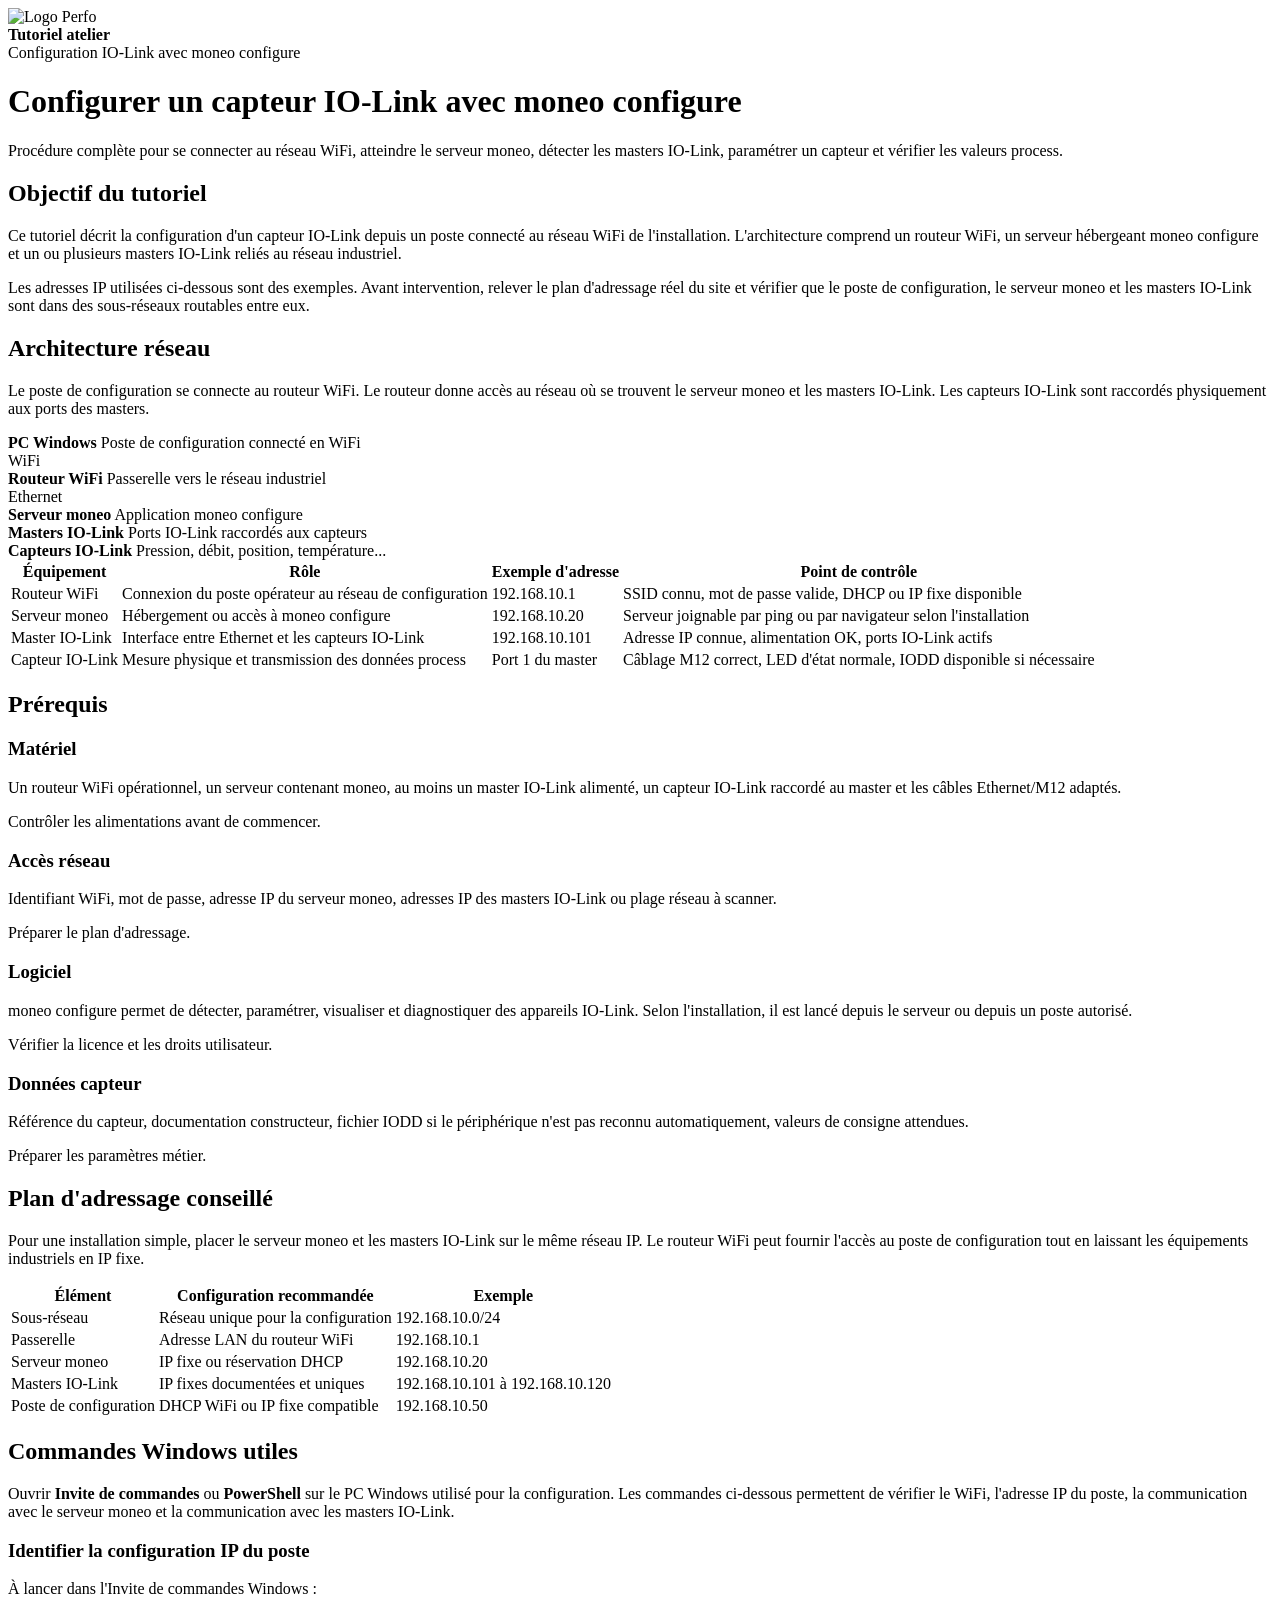
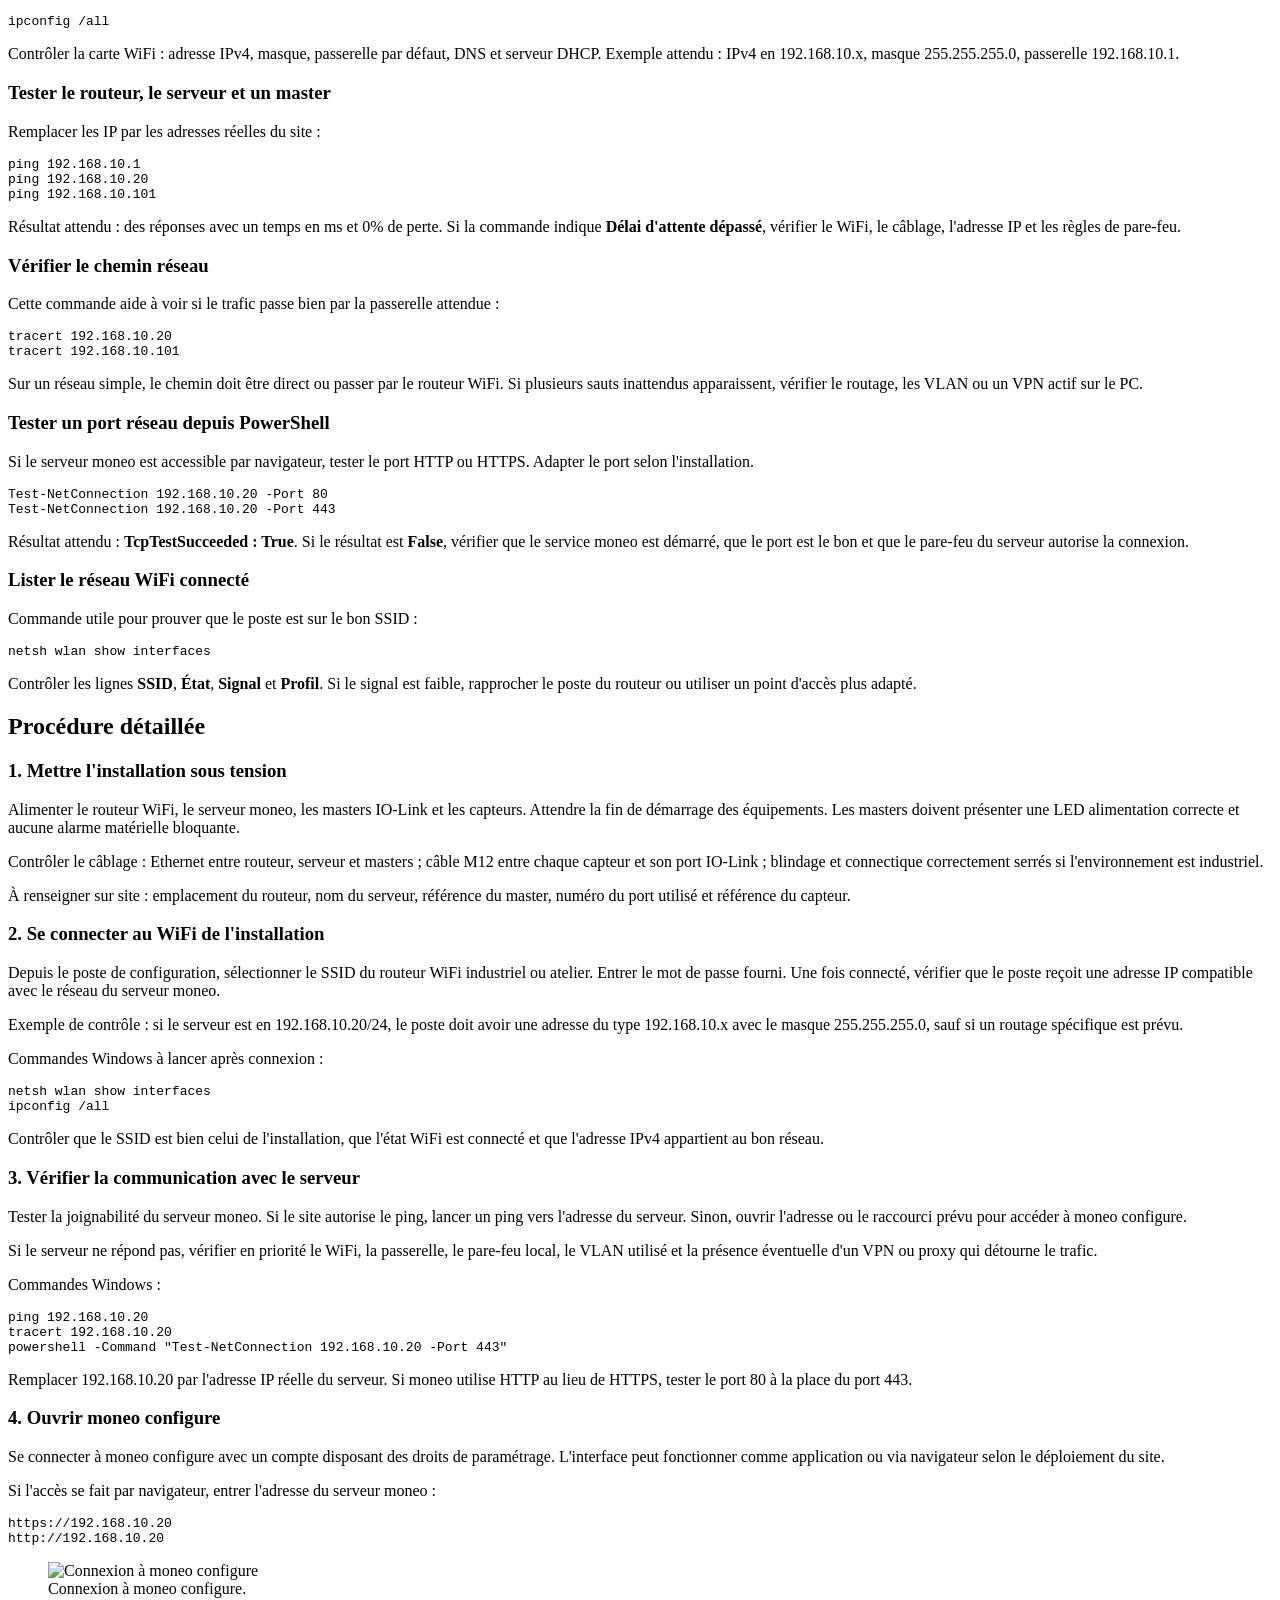
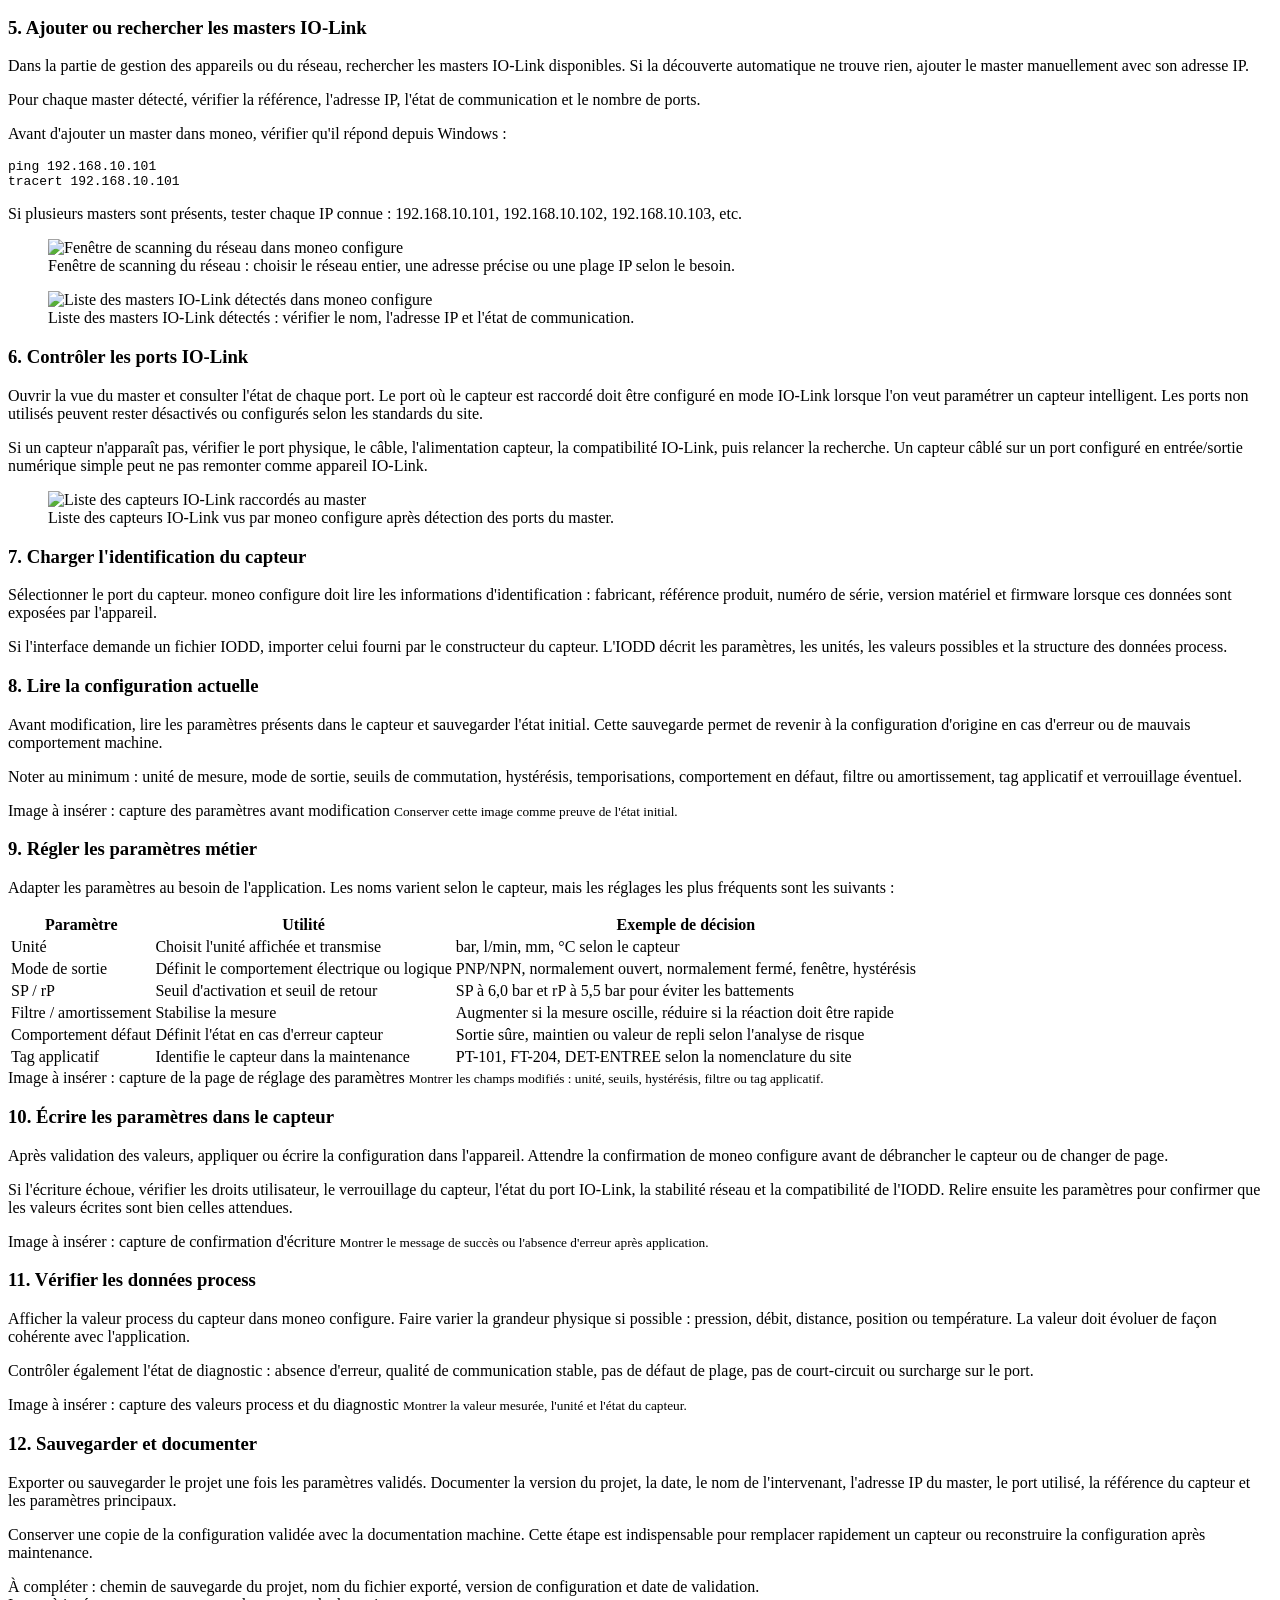
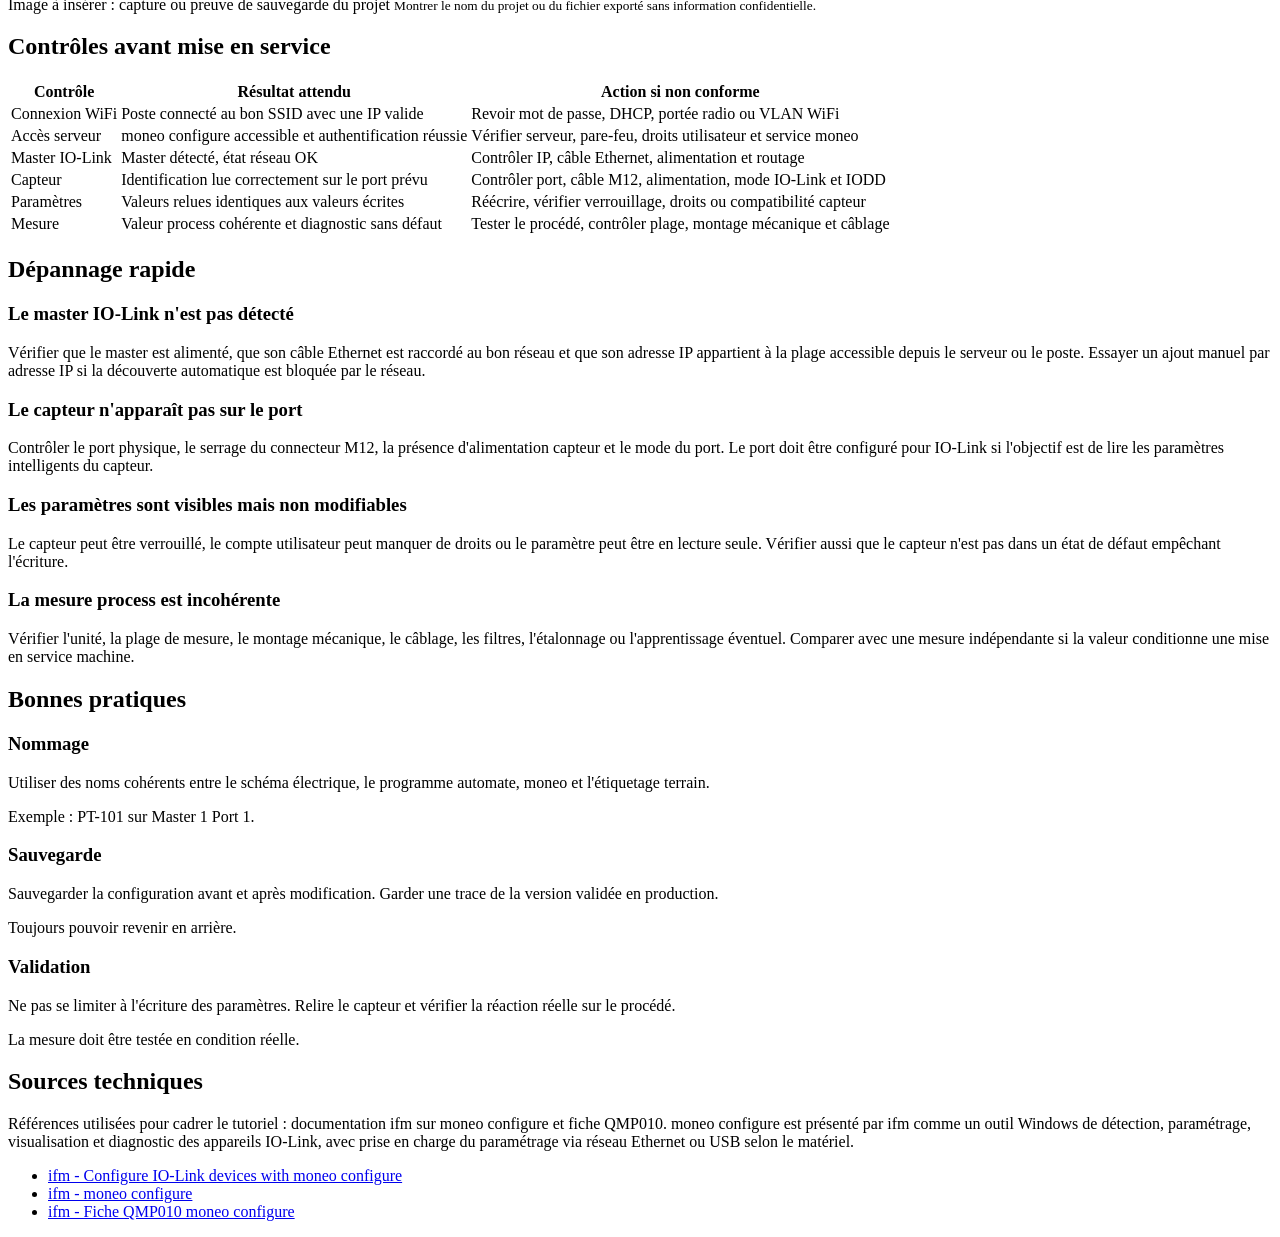
==== IoLink/Moneo_Ifm.html @ ecc9f767 "Add files via upload" ====
<!DOCTYPE html>
<html lang="fr">
<head>
  <meta charset="UTF-8">
  <meta name="viewport" content="width=device-width, initial-scale=1.0">
  <title>Tutoriel IO-Link avec moneo configure</title>
  <link rel="stylesheet" href="assets/perfo-tutos.css">
</head>
<body>
  <header class="topbar">
    <div class="wrap">
      <div class="brand">
        <img src="assets/img/logo-perfo-blanc.svg" alt="Logo Perfo">
        <div>
          <strong>Tutoriel atelier</strong><br>
          Configuration IO-Link avec moneo configure
        </div>
      </div>
      <div class="hero">
        <h1>Configurer un capteur IO-Link avec moneo configure</h1>
        <p>Procédure complète pour se connecter au réseau WiFi, atteindre le serveur moneo, détecter les masters IO-Link, paramétrer un capteur et vérifier les valeurs process.</p>
      </div>
    </div>
  </header>

  <main>
    <section>
      <h2>Objectif du tutoriel</h2>
      <p>
        Ce tutoriel décrit la configuration d'un capteur IO-Link depuis un poste connecté au réseau WiFi de l'installation. L'architecture comprend un routeur WiFi, un serveur hébergeant moneo configure et un ou plusieurs masters IO-Link reliés au réseau industriel.
      </p>
      <div class="notice">
        Les adresses IP utilisées ci-dessous sont des exemples. Avant intervention, relever le plan d'adressage réel du site et vérifier que le poste de configuration, le serveur moneo et les masters IO-Link sont dans des sous-réseaux routables entre eux.
      </div>
    </section>

    <section>
      <h2>Architecture réseau</h2>
      <p>
        Le poste de configuration se connecte au routeur WiFi. Le routeur donne accès au réseau où se trouvent le serveur moneo et les masters IO-Link. Les capteurs IO-Link sont raccordés physiquement aux ports des masters.
      </p>

      <div class="network-diagram" role="img" aria-label="Schéma de l'architecture réseau IO-Link">
        <div class="network-card">
          <strong>PC Windows</strong>
          <span>Poste de configuration connecté en WiFi</span>
        </div>
        <div>
          <div class="network-arrow"></div>
          <div class="network-caption">WiFi</div>
        </div>
        <div class="network-card">
          <strong>Routeur WiFi</strong>
          <span>Passerelle vers le réseau industriel</span>
        </div>
        <div>
          <div class="network-arrow"></div>
          <div class="network-caption">Ethernet</div>
        </div>
        <div class="network-card">
          <strong>Serveur moneo</strong>
          <span>Application moneo configure</span>
        </div>
        <div class="network-down"></div>
        <div class="network-card network-sensor">
          <strong>Masters IO-Link</strong>
          <span>Ports IO-Link raccordés aux capteurs</span>
        </div>
        <div class="network-down"></div>
        <div class="network-card network-sensor">
          <strong>Capteurs IO-Link</strong>
          <span>Pression, débit, position, température...</span>
        </div>
      </div>

      <table>
        <thead>
          <tr>
            <th>Équipement</th>
            <th>Rôle</th>
            <th>Exemple d'adresse</th>
            <th>Point de contrôle</th>
          </tr>
        </thead>
        <tbody>
          <tr>
            <td>Routeur WiFi</td>
            <td>Connexion du poste opérateur au réseau de configuration</td>
            <td>192.168.10.1</td>
            <td>SSID connu, mot de passe valide, DHCP ou IP fixe disponible</td>
          </tr>
          <tr>
            <td>Serveur moneo</td>
            <td>Hébergement ou accès à moneo configure</td>
            <td>192.168.10.20</td>
            <td>Serveur joignable par ping ou par navigateur selon l'installation</td>
          </tr>
          <tr>
            <td>Master IO-Link</td>
            <td>Interface entre Ethernet et les capteurs IO-Link</td>
            <td>192.168.10.101</td>
            <td>Adresse IP connue, alimentation OK, ports IO-Link actifs</td>
          </tr>
          <tr>
            <td>Capteur IO-Link</td>
            <td>Mesure physique et transmission des données process</td>
            <td>Port 1 du master</td>
            <td>Câblage M12 correct, LED d'état normale, IODD disponible si nécessaire</td>
          </tr>
        </tbody>
      </table>
    </section>

    <section>
      <h2>Prérequis</h2>
      <div class="cards">
        <div class="card">
          <h3>Matériel</h3>
          <p>Un routeur WiFi opérationnel, un serveur contenant moneo, au moins un master IO-Link alimenté, un capteur IO-Link raccordé au master et les câbles Ethernet/M12 adaptés.</p>
          <div class="card-action">Contrôler les alimentations avant de commencer.</div>
        </div>
        <div class="card">
          <h3>Accès réseau</h3>
          <p>Identifiant WiFi, mot de passe, adresse IP du serveur moneo, adresses IP des masters IO-Link ou plage réseau à scanner.</p>
          <div class="card-action">Préparer le plan d'adressage.</div>
        </div>
        <div class="card">
          <h3>Logiciel</h3>
          <p>moneo configure permet de détecter, paramétrer, visualiser et diagnostiquer des appareils IO-Link. Selon l'installation, il est lancé depuis le serveur ou depuis un poste autorisé.</p>
          <div class="card-action">Vérifier la licence et les droits utilisateur.</div>
        </div>
        <div class="card">
          <h3>Données capteur</h3>
          <p>Référence du capteur, documentation constructeur, fichier IODD si le périphérique n'est pas reconnu automatiquement, valeurs de consigne attendues.</p>
          <div class="card-action">Préparer les paramètres métier.</div>
        </div>
      </div>
    </section>

    <section>
      <h2>Plan d'adressage conseillé</h2>
      <p>
        Pour une installation simple, placer le serveur moneo et les masters IO-Link sur le même réseau IP. Le routeur WiFi peut fournir l'accès au poste de configuration tout en laissant les équipements industriels en IP fixe.
      </p>
      <table>
        <thead>
          <tr>
            <th>Élément</th>
            <th>Configuration recommandée</th>
            <th>Exemple</th>
          </tr>
        </thead>
        <tbody>
          <tr>
            <td>Sous-réseau</td>
            <td>Réseau unique pour la configuration</td>
            <td>192.168.10.0/24</td>
          </tr>
          <tr>
            <td>Passerelle</td>
            <td>Adresse LAN du routeur WiFi</td>
            <td>192.168.10.1</td>
          </tr>
          <tr>
            <td>Serveur moneo</td>
            <td>IP fixe ou réservation DHCP</td>
            <td>192.168.10.20</td>
          </tr>
          <tr>
            <td>Masters IO-Link</td>
            <td>IP fixes documentées et uniques</td>
            <td>192.168.10.101 à 192.168.10.120</td>
          </tr>
          <tr>
            <td>Poste de configuration</td>
            <td>DHCP WiFi ou IP fixe compatible</td>
            <td>192.168.10.50</td>
          </tr>
        </tbody>
      </table>
    </section>

    <section>
      <h2>Commandes Windows utiles</h2>
      <p>
        Ouvrir <strong>Invite de commandes</strong> ou <strong>PowerShell</strong> sur le PC Windows utilisé pour la configuration. Les commandes ci-dessous permettent de vérifier le WiFi, l'adresse IP du poste, la communication avec le serveur moneo et la communication avec les masters IO-Link.
      </p>
      <div class="steps">
        <div class="step">
          <h3>Identifier la configuration IP du poste</h3>
          <p>À lancer dans l'Invite de commandes Windows :</p>
          <pre class="cmd">ipconfig /all</pre>
          <p>Contrôler la carte WiFi : adresse IPv4, masque, passerelle par défaut, DNS et serveur DHCP. Exemple attendu : IPv4 en 192.168.10.x, masque 255.255.255.0, passerelle 192.168.10.1.</p>
        </div>
        <div class="step">
          <h3>Tester le routeur, le serveur et un master</h3>
          <p>Remplacer les IP par les adresses réelles du site :</p>
          <pre class="cmd">ping 192.168.10.1
ping 192.168.10.20
ping 192.168.10.101</pre>
          <p>Résultat attendu : des réponses avec un temps en ms et 0% de perte. Si la commande indique <strong>Délai d'attente dépassé</strong>, vérifier le WiFi, le câblage, l'adresse IP et les règles de pare-feu.</p>
          
        </div>
        <div class="step">
          <h3>Vérifier le chemin réseau</h3>
          <p>Cette commande aide à voir si le trafic passe bien par la passerelle attendue :</p>
          <pre class="cmd">tracert 192.168.10.20
tracert 192.168.10.101</pre>
          <p>Sur un réseau simple, le chemin doit être direct ou passer par le routeur WiFi. Si plusieurs sauts inattendus apparaissent, vérifier le routage, les VLAN ou un VPN actif sur le PC.</p>
        </div>
        <div class="step">
          <h3>Tester un port réseau depuis PowerShell</h3>
          <p>Si le serveur moneo est accessible par navigateur, tester le port HTTP ou HTTPS. Adapter le port selon l'installation.</p>
          <pre class="cmd">Test-NetConnection 192.168.10.20 -Port 80
Test-NetConnection 192.168.10.20 -Port 443</pre>
          <p>Résultat attendu : <strong>TcpTestSucceeded : True</strong>. Si le résultat est <strong>False</strong>, vérifier que le service moneo est démarré, que le port est le bon et que le pare-feu du serveur autorise la connexion.</p>
        </div>
        <div class="step">
          <h3>Lister le réseau WiFi connecté</h3>
          <p>Commande utile pour prouver que le poste est sur le bon SSID :</p>
          <pre class="cmd">netsh wlan show interfaces</pre>
          <p>Contrôler les lignes <strong>SSID</strong>, <strong>État</strong>, <strong>Signal</strong> et <strong>Profil</strong>. Si le signal est faible, rapprocher le poste du routeur ou utiliser un point d'accès plus adapté.</p>
        </div>
      </div>
    </section>

    <section>
      <h2>Procédure détaillée</h2>
      <div class="steps">
        <div class="step">
          <h3>1. Mettre l'installation sous tension</h3>
          <p>Alimenter le routeur WiFi, le serveur moneo, les masters IO-Link et les capteurs. Attendre la fin de démarrage des équipements. Les masters doivent présenter une LED alimentation correcte et aucune alarme matérielle bloquante.</p>
          <p>Contrôler le câblage : Ethernet entre routeur, serveur et masters ; câble M12 entre chaque capteur et son port IO-Link ; blindage et connectique correctement serrés si l'environnement est industriel.</p>
          <div class="todo">
            À renseigner sur site : emplacement du routeur, nom du serveur, référence du master, numéro du port utilisé et référence du capteur.
          </div>
          
        </div>

        <div class="step">
          <h3>2. Se connecter au WiFi de l'installation</h3>
          <p>Depuis le poste de configuration, sélectionner le SSID du routeur WiFi industriel ou atelier. Entrer le mot de passe fourni. Une fois connecté, vérifier que le poste reçoit une adresse IP compatible avec le réseau du serveur moneo.</p>
          <p>Exemple de contrôle : si le serveur est en 192.168.10.20/24, le poste doit avoir une adresse du type 192.168.10.x avec le masque 255.255.255.0, sauf si un routage spécifique est prévu.</p>
          <p>Commandes Windows à lancer après connexion :</p>
          <pre class="cmd">netsh wlan show interfaces
ipconfig /all</pre>
          <p>Contrôler que le SSID est bien celui de l'installation, que l'état WiFi est connecté et que l'adresse IPv4 appartient au bon réseau.</p>
          
        </div>

        <div class="step">
          <h3>3. Vérifier la communication avec le serveur</h3>
          <p>Tester la joignabilité du serveur moneo. Si le site autorise le ping, lancer un ping vers l'adresse du serveur. Sinon, ouvrir l'adresse ou le raccourci prévu pour accéder à moneo configure.</p>
          <p>Si le serveur ne répond pas, vérifier en priorité le WiFi, la passerelle, le pare-feu local, le VLAN utilisé et la présence éventuelle d'un VPN ou proxy qui détourne le trafic.</p>
          <p>Commandes Windows :</p>
          <pre class="cmd">ping 192.168.10.20
tracert 192.168.10.20
powershell -Command "Test-NetConnection 192.168.10.20 -Port 443"</pre>
          <p>Remplacer 192.168.10.20 par l'adresse IP réelle du serveur. Si moneo utilise HTTP au lieu de HTTPS, tester le port 80 à la place du port 443.</p>
        
        </div>

        <div class="step">
          <h3>4. Ouvrir moneo configure</h3>
          <p>Se connecter à moneo configure avec un compte disposant des droits de paramétrage. L'interface peut fonctionner comme application ou via navigateur selon le déploiement du site.</p>
          <p>Si l'accès se fait par navigateur, entrer l'adresse du serveur moneo :</p>
          <pre class="cmd">https://192.168.10.20
http://192.168.10.20</pre>
          <figure class="image-frame narrow">
            <img src="assets/img/ecran_connexion_moneo.png" alt="Connexion à moneo configure">
            <figcaption>Connexion à moneo configure. </figcaption>
          </figure>
        </div>

        <div class="step">
          <h3>5. Ajouter ou rechercher les masters IO-Link</h3>
          <p>Dans la partie de gestion des appareils ou du réseau, rechercher les masters IO-Link disponibles. Si la découverte automatique ne trouve rien, ajouter le master manuellement avec son adresse IP.</p>
          <p>Pour chaque master détecté, vérifier la référence, l'adresse IP, l'état de communication et le nombre de ports. </p>
          <p>Avant d'ajouter un master dans moneo, vérifier qu'il répond depuis Windows :</p>
          <pre class="cmd">ping 192.168.10.101
tracert 192.168.10.101</pre>
          <p>Si plusieurs masters sont présents, tester chaque IP connue : 192.168.10.101, 192.168.10.102, 192.168.10.103, etc.</p>
          <figure class="image-frame">
            <img src="assets/img/scan_reseaux_2.png" alt="Fenêtre de scanning du réseau dans moneo configure">
            <figcaption>Fenêtre de scanning du réseau : choisir le réseau entier, une adresse précise ou une plage IP selon le besoin.</figcaption>
          </figure>
          <figure class="image-frame">
            <img src="assets/img/liste_master.png" alt="Liste des masters IO-Link détectés dans moneo configure">
            <figcaption>Liste des masters IO-Link détectés : vérifier le nom, l'adresse IP et l'état de communication.</figcaption>
          </figure>
        </div>

        <div class="step">
          <h3>6. Contrôler les ports IO-Link</h3>
          <p>Ouvrir la vue du master et consulter l'état de chaque port. Le port où le capteur est raccordé doit être configuré en mode IO-Link lorsque l'on veut paramétrer un capteur intelligent. Les ports non utilisés peuvent rester désactivés ou configurés selon les standards du site.</p>
          <p>Si un capteur n'apparaît pas, vérifier le port physique, le câble, l'alimentation capteur, la compatibilité IO-Link, puis relancer la recherche. Un capteur câblé sur un port configuré en entrée/sortie numérique simple peut ne pas remonter comme appareil IO-Link.</p>
          <figure class="image-frame">
            <img src="assets/img/liste_capteur.png" alt="Liste des capteurs IO-Link raccordés au master">
            <figcaption>Liste des capteurs IO-Link vus par moneo configure après détection des ports du master.</figcaption>
          </figure>
        </div>

        <div class="step">
          <h3>7. Charger l'identification du capteur</h3>
          <p>Sélectionner le port du capteur. moneo configure doit lire les informations d'identification : fabricant, référence produit, numéro de série, version matériel et firmware lorsque ces données sont exposées par l'appareil.</p>
          <p>Si l'interface demande un fichier IODD, importer celui fourni par le constructeur du capteur. L'IODD décrit les paramètres, les unités, les valeurs possibles et la structure des données process.</p>

        </div>

        <div class="step">
          <h3>8. Lire la configuration actuelle</h3>
          <p>Avant modification, lire les paramètres présents dans le capteur et sauvegarder l'état initial. Cette sauvegarde permet de revenir à la configuration d'origine en cas d'erreur ou de mauvais comportement machine.</p>
          <p>Noter au minimum : unité de mesure, mode de sortie, seuils de commutation, hystérésis, temporisations, comportement en défaut, filtre ou amortissement, tag applicatif et verrouillage éventuel.</p>
          <div class="image-slot">
            Image à insérer : capture des paramètres avant modification
            <small>Conserver cette image comme preuve de l'état initial.</small>
          </div>
        </div>

        <div class="step">
          <h3>9. Régler les paramètres métier</h3>
          <p>Adapter les paramètres au besoin de l'application. Les noms varient selon le capteur, mais les réglages les plus fréquents sont les suivants :</p>
          <table>
            <thead>
              <tr>
                <th>Paramètre</th>
                <th>Utilité</th>
                <th>Exemple de décision</th>
              </tr>
            </thead>
            <tbody>
              <tr>
                <td>Unité</td>
                <td>Choisit l'unité affichée et transmise</td>
                <td>bar, l/min, mm, °C selon le capteur</td>
              </tr>
              <tr>
                <td>Mode de sortie</td>
                <td>Définit le comportement électrique ou logique</td>
                <td>PNP/NPN, normalement ouvert, normalement fermé, fenêtre, hystérésis</td>
              </tr>
              <tr>
                <td>SP / rP</td>
                <td>Seuil d'activation et seuil de retour</td>
                <td>SP à 6,0 bar et rP à 5,5 bar pour éviter les battements</td>
              </tr>
              <tr>
                <td>Filtre / amortissement</td>
                <td>Stabilise la mesure</td>
                <td>Augmenter si la mesure oscille, réduire si la réaction doit être rapide</td>
              </tr>
              <tr>
                <td>Comportement défaut</td>
                <td>Définit l'état en cas d'erreur capteur</td>
                <td>Sortie sûre, maintien ou valeur de repli selon l'analyse de risque</td>
              </tr>
              <tr>
                <td>Tag applicatif</td>
                <td>Identifie le capteur dans la maintenance</td>
                <td>PT-101, FT-204, DET-ENTREE selon la nomenclature du site</td>
              </tr>
            </tbody>
          </table>
          <div class="image-slot">
            Image à insérer : capture de la page de réglage des paramètres
            <small>Montrer les champs modifiés : unité, seuils, hystérésis, filtre ou tag applicatif.</small>
          </div>
        </div>

        <div class="step">
          <h3>10. Écrire les paramètres dans le capteur</h3>
          <p>Après validation des valeurs, appliquer ou écrire la configuration dans l'appareil. Attendre la confirmation de moneo configure avant de débrancher le capteur ou de changer de page.</p>
          <p>Si l'écriture échoue, vérifier les droits utilisateur, le verrouillage du capteur, l'état du port IO-Link, la stabilité réseau et la compatibilité de l'IODD. Relire ensuite les paramètres pour confirmer que les valeurs écrites sont bien celles attendues.</p>
          <div class="image-slot">
            Image à insérer : capture de confirmation d'écriture
            <small>Montrer le message de succès ou l'absence d'erreur après application.</small>
          </div>
        </div>

        <div class="step">
          <h3>11. Vérifier les données process</h3>
          <p>Afficher la valeur process du capteur dans moneo configure. Faire varier la grandeur physique si possible : pression, débit, distance, position ou température. La valeur doit évoluer de façon cohérente avec l'application.</p>
          <p>Contrôler également l'état de diagnostic : absence d'erreur, qualité de communication stable, pas de défaut de plage, pas de court-circuit ou surcharge sur le port.</p>
          <div class="image-slot">
            Image à insérer : capture des valeurs process et du diagnostic
            <small>Montrer la valeur mesurée, l'unité et l'état du capteur.</small>
          </div>
        </div>

        <div class="step">
          <h3>12. Sauvegarder et documenter</h3>
          <p>Exporter ou sauvegarder le projet une fois les paramètres validés. Documenter la version du projet, la date, le nom de l'intervenant, l'adresse IP du master, le port utilisé, la référence du capteur et les paramètres principaux.</p>
          <p>Conserver une copie de la configuration validée avec la documentation machine. Cette étape est indispensable pour remplacer rapidement un capteur ou reconstruire la configuration après maintenance.</p>
          <div class="todo">
            À compléter : chemin de sauvegarde du projet, nom du fichier exporté, version de configuration et date de validation.
          </div>
          <div class="image-slot">
            Image à insérer : capture ou preuve de sauvegarde du projet
            <small>Montrer le nom du projet ou du fichier exporté sans information confidentielle.</small>
          </div>
        </div>
      </div>
    </section>

    <section>
      <h2>Contrôles avant mise en service</h2>
      <table>
        <thead>
          <tr>
            <th>Contrôle</th>
            <th>Résultat attendu</th>
            <th>Action si non conforme</th>
          </tr>
        </thead>
        <tbody>
          <tr>
            <td>Connexion WiFi</td>
            <td>Poste connecté au bon SSID avec une IP valide</td>
            <td>Revoir mot de passe, DHCP, portée radio ou VLAN WiFi</td>
          </tr>
          <tr>
            <td>Accès serveur</td>
            <td>moneo configure accessible et authentification réussie</td>
            <td>Vérifier serveur, pare-feu, droits utilisateur et service moneo</td>
          </tr>
          <tr>
            <td>Master IO-Link</td>
            <td>Master détecté, état réseau OK</td>
            <td>Contrôler IP, câble Ethernet, alimentation et routage</td>
          </tr>
          <tr>
            <td>Capteur</td>
            <td>Identification lue correctement sur le port prévu</td>
            <td>Contrôler port, câble M12, alimentation, mode IO-Link et IODD</td>
          </tr>
          <tr>
            <td>Paramètres</td>
            <td>Valeurs relues identiques aux valeurs écrites</td>
            <td>Réécrire, vérifier verrouillage, droits ou compatibilité capteur</td>
          </tr>
          <tr>
            <td>Mesure</td>
            <td>Valeur process cohérente et diagnostic sans défaut</td>
            <td>Tester le procédé, contrôler plage, montage mécanique et câblage</td>
          </tr>
        </tbody>
      </table>
    </section>

    <section>
      <h2>Dépannage rapide</h2>
      <div class="steps">
        <div class="step">
          <h3>Le master IO-Link n'est pas détecté</h3>
          <p>Vérifier que le master est alimenté, que son câble Ethernet est raccordé au bon réseau et que son adresse IP appartient à la plage accessible depuis le serveur ou le poste. Essayer un ajout manuel par adresse IP si la découverte automatique est bloquée par le réseau.</p>
        </div>
        <div class="step">
          <h3>Le capteur n'apparaît pas sur le port</h3>
          <p>Contrôler le port physique, le serrage du connecteur M12, la présence d'alimentation capteur et le mode du port. Le port doit être configuré pour IO-Link si l'objectif est de lire les paramètres intelligents du capteur.</p>
        </div>
        <div class="step">
          <h3>Les paramètres sont visibles mais non modifiables</h3>
          <p>Le capteur peut être verrouillé, le compte utilisateur peut manquer de droits ou le paramètre peut être en lecture seule. Vérifier aussi que le capteur n'est pas dans un état de défaut empêchant l'écriture.</p>
        </div>
        <div class="step">
          <h3>La mesure process est incohérente</h3>
          <p>Vérifier l'unité, la plage de mesure, le montage mécanique, le câblage, les filtres, l'étalonnage ou l'apprentissage éventuel. Comparer avec une mesure indépendante si la valeur conditionne une mise en service machine.</p>
        </div>
      </div>
    </section>

    <section>
      <h2>Bonnes pratiques</h2>
      <div class="cards">
        <div class="card">
          <h3>Nommage</h3>
          <p>Utiliser des noms cohérents entre le schéma électrique, le programme automate, moneo et l'étiquetage terrain.</p>
          <div class="card-action">Exemple : PT-101 sur Master 1 Port 1.</div>
        </div>
        <div class="card">
          <h3>Sauvegarde</h3>
          <p>Sauvegarder la configuration avant et après modification. Garder une trace de la version validée en production.</p>
          <div class="card-action">Toujours pouvoir revenir en arrière.</div>
        </div>
        <div class="card">
          <h3>Validation</h3>
          <p>Ne pas se limiter à l'écriture des paramètres. Relire le capteur et vérifier la réaction réelle sur le procédé.</p>
          <div class="card-action">La mesure doit être testée en condition réelle.</div>
        </div>
      </div>
    </section>

    <section>
      <h2>Sources techniques</h2>
      <p>
        Références utilisées pour cadrer le tutoriel : documentation ifm sur moneo configure et fiche QMP010. moneo configure est présenté par ifm comme un outil Windows de détection, paramétrage, visualisation et diagnostic des appareils IO-Link, avec prise en charge du paramétrage via réseau Ethernet ou USB selon le matériel.
      </p>
      <ul>
        <li><a href="https://www.ifm.com/us/en/shared/technologies/io-link/device-configuration/moneo---configure">ifm - Configure IO-Link devices with moneo configure</a></li>
        <li><a href="https://www.ifm.com/us/en/shared/industry-4-0-moneo/products/configure">ifm - moneo configure</a></li>
        <li><a href="https://media.ifm.com/dam/70be35b5-8716-4e6a-989e-6d71eba60e40/Original/QMP010-01_EN-GB.pdf">ifm - Fiche QMP010 moneo configure</a></li>
      </ul>
    </section>
  </main>
</body>
</html>
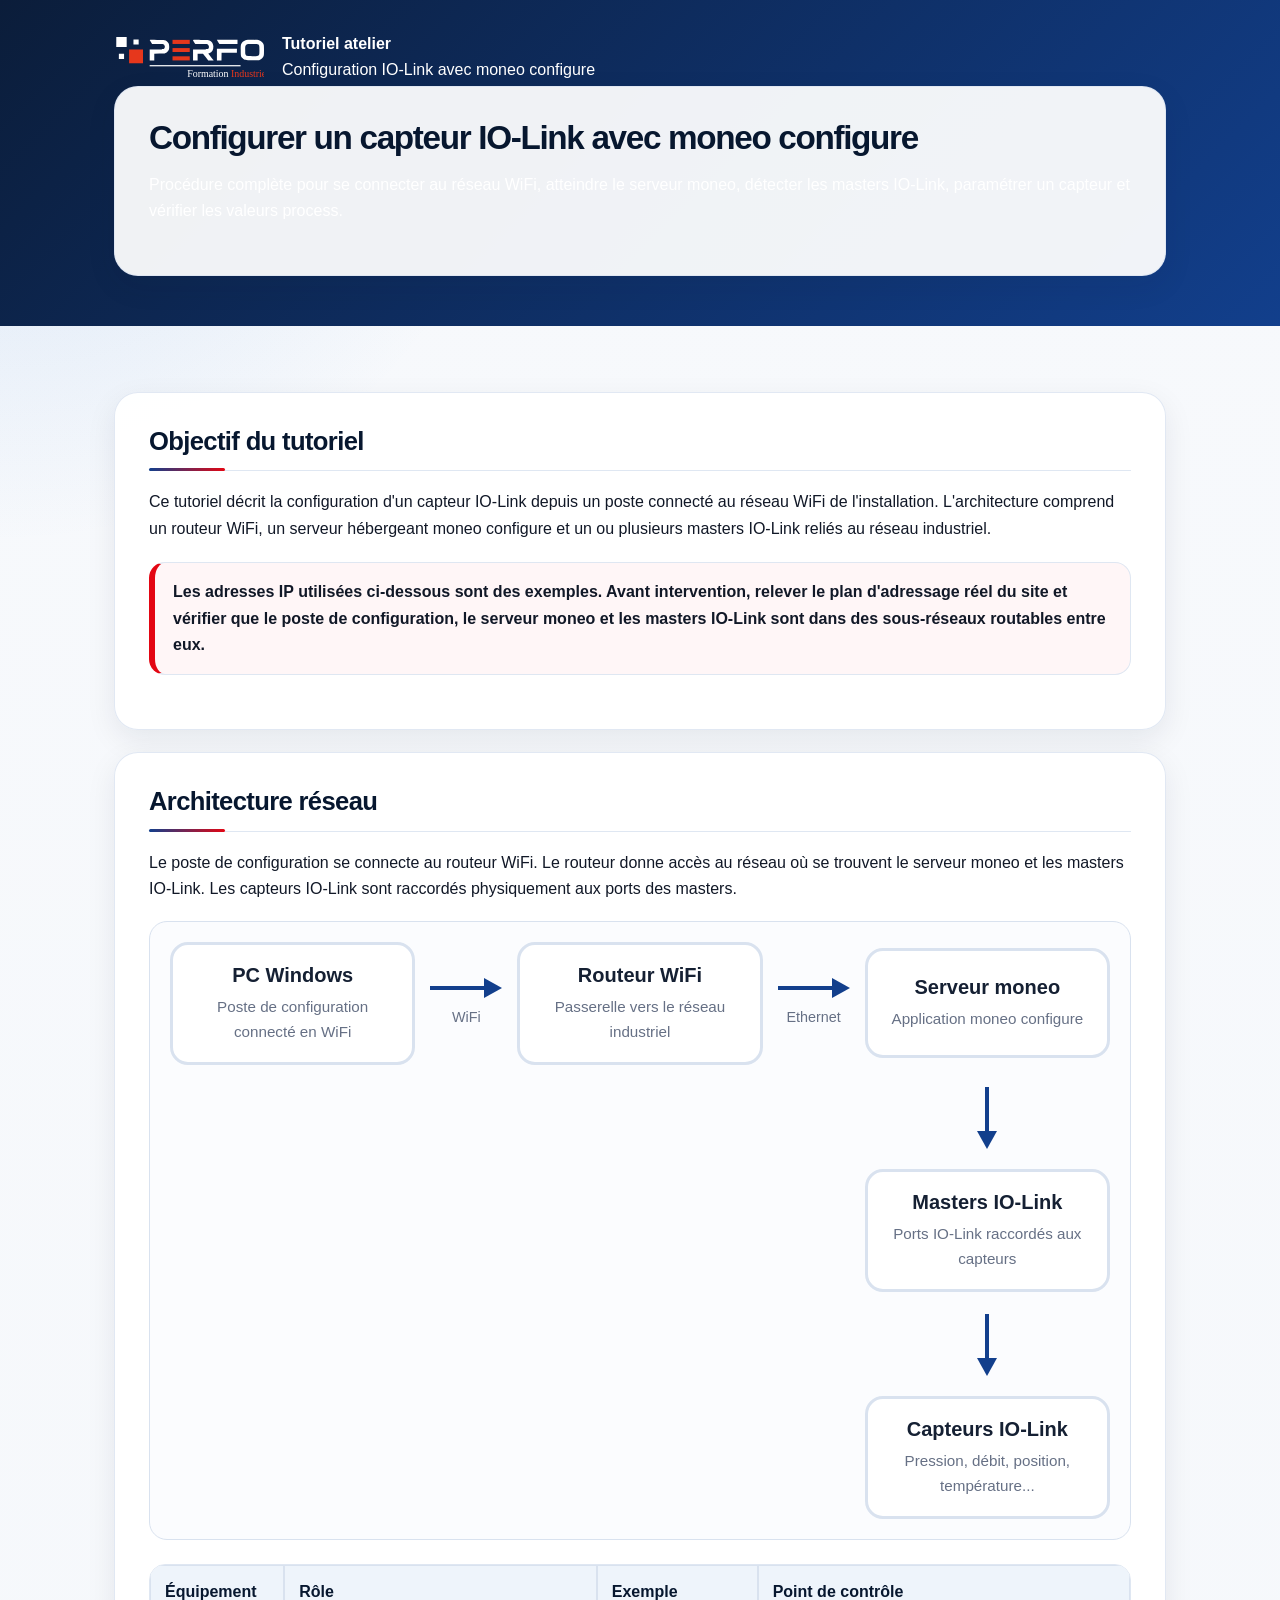
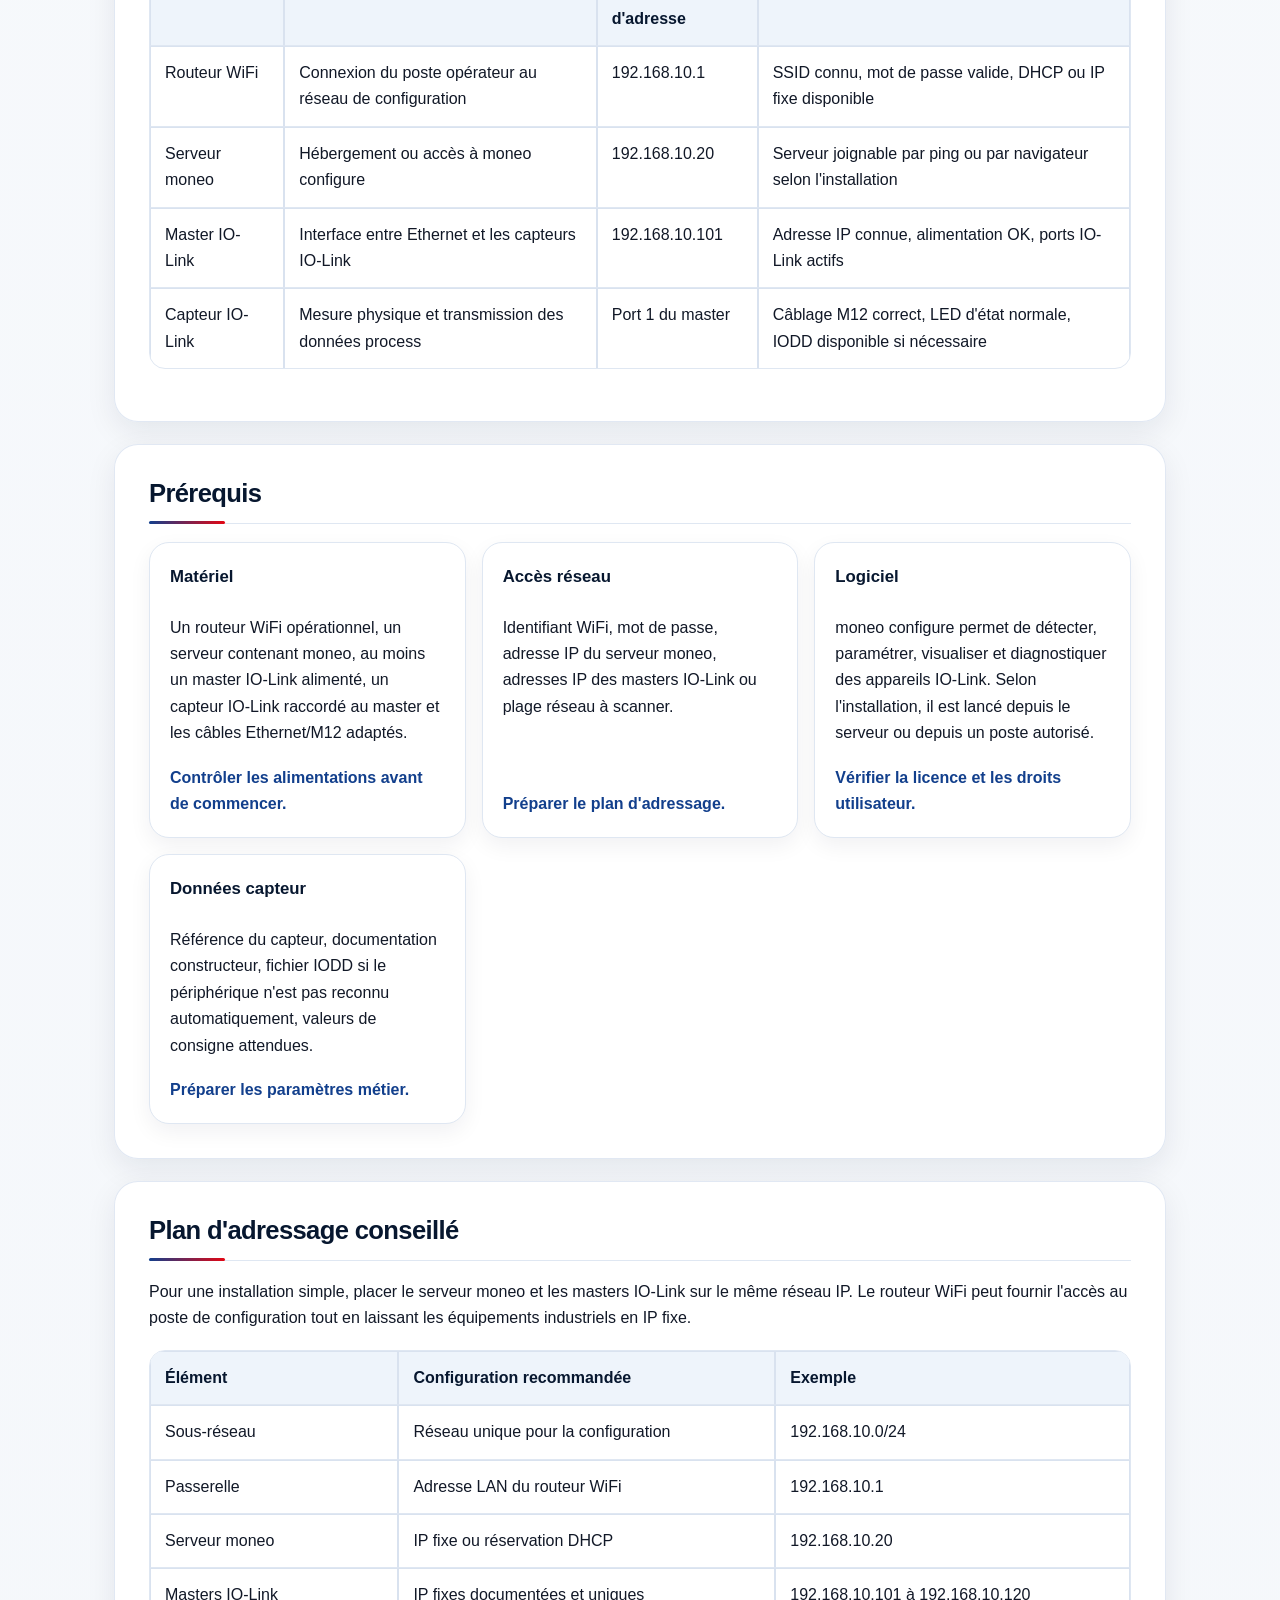
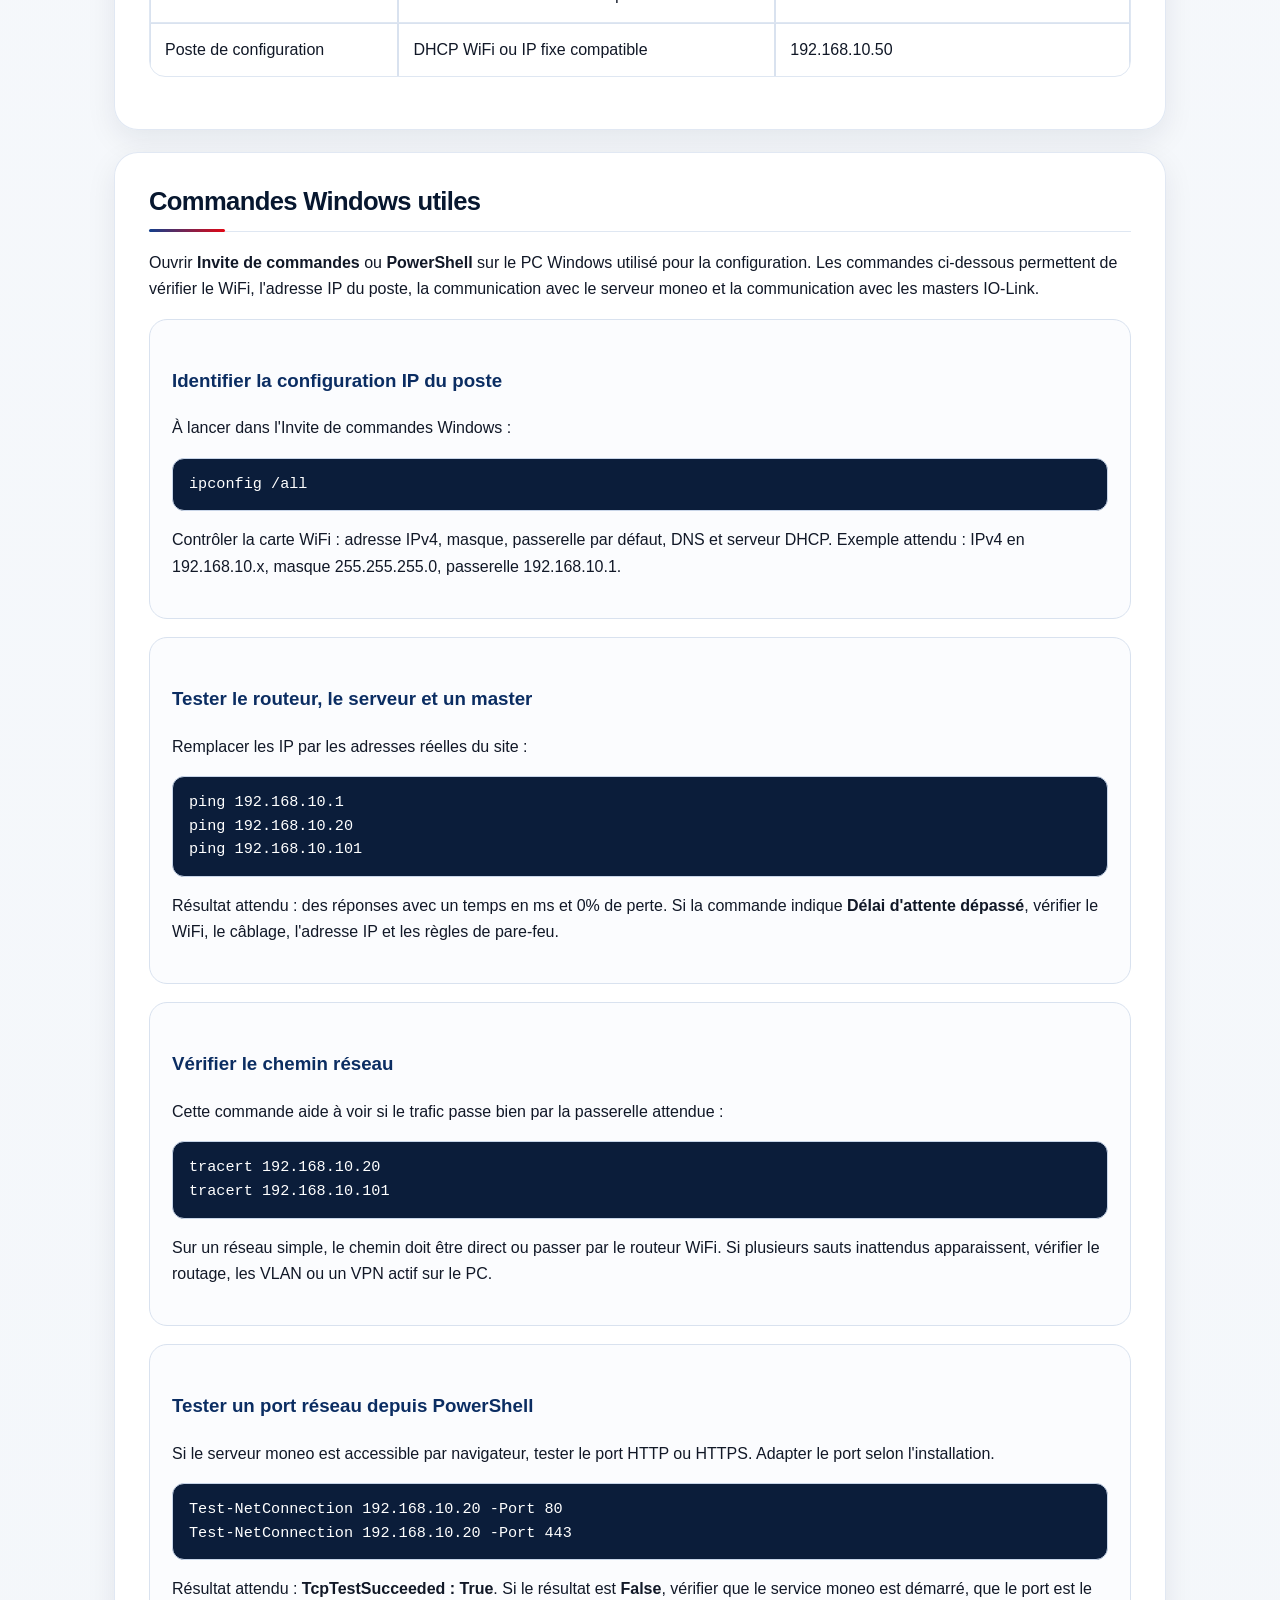
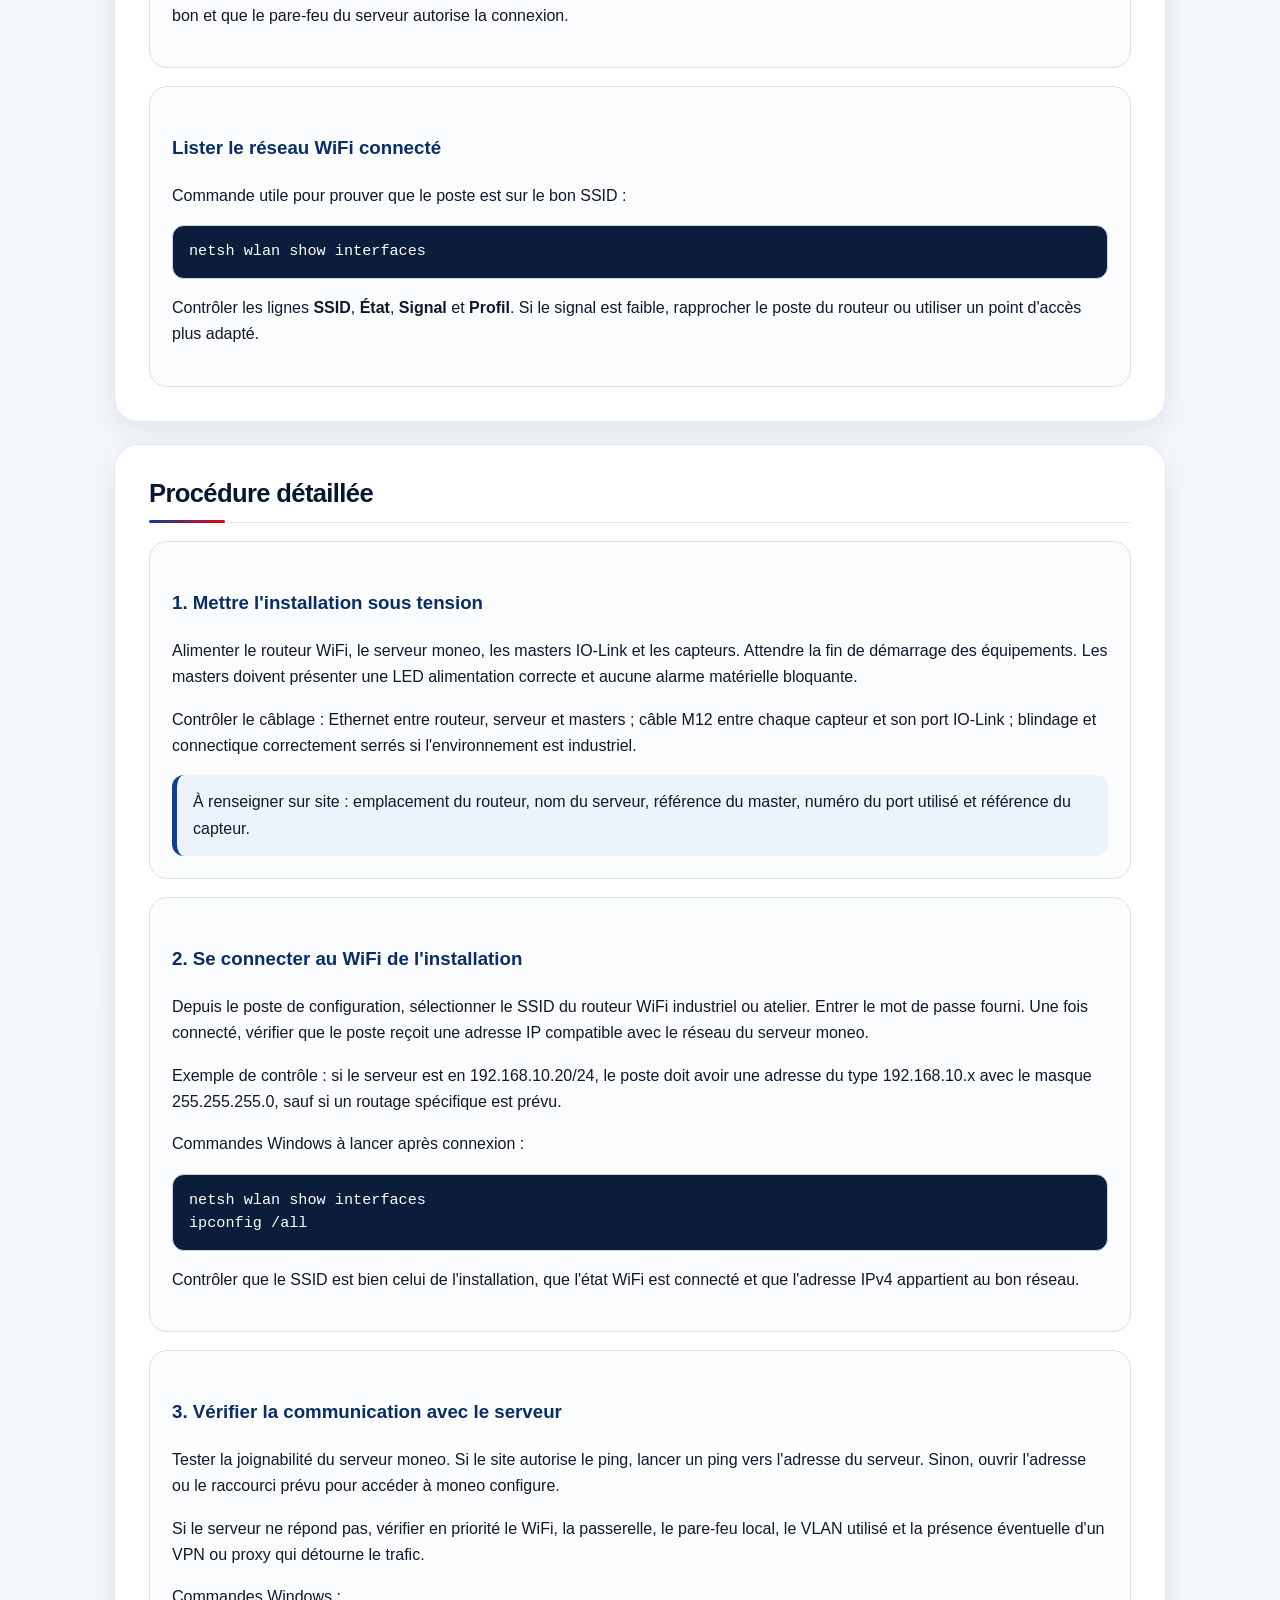
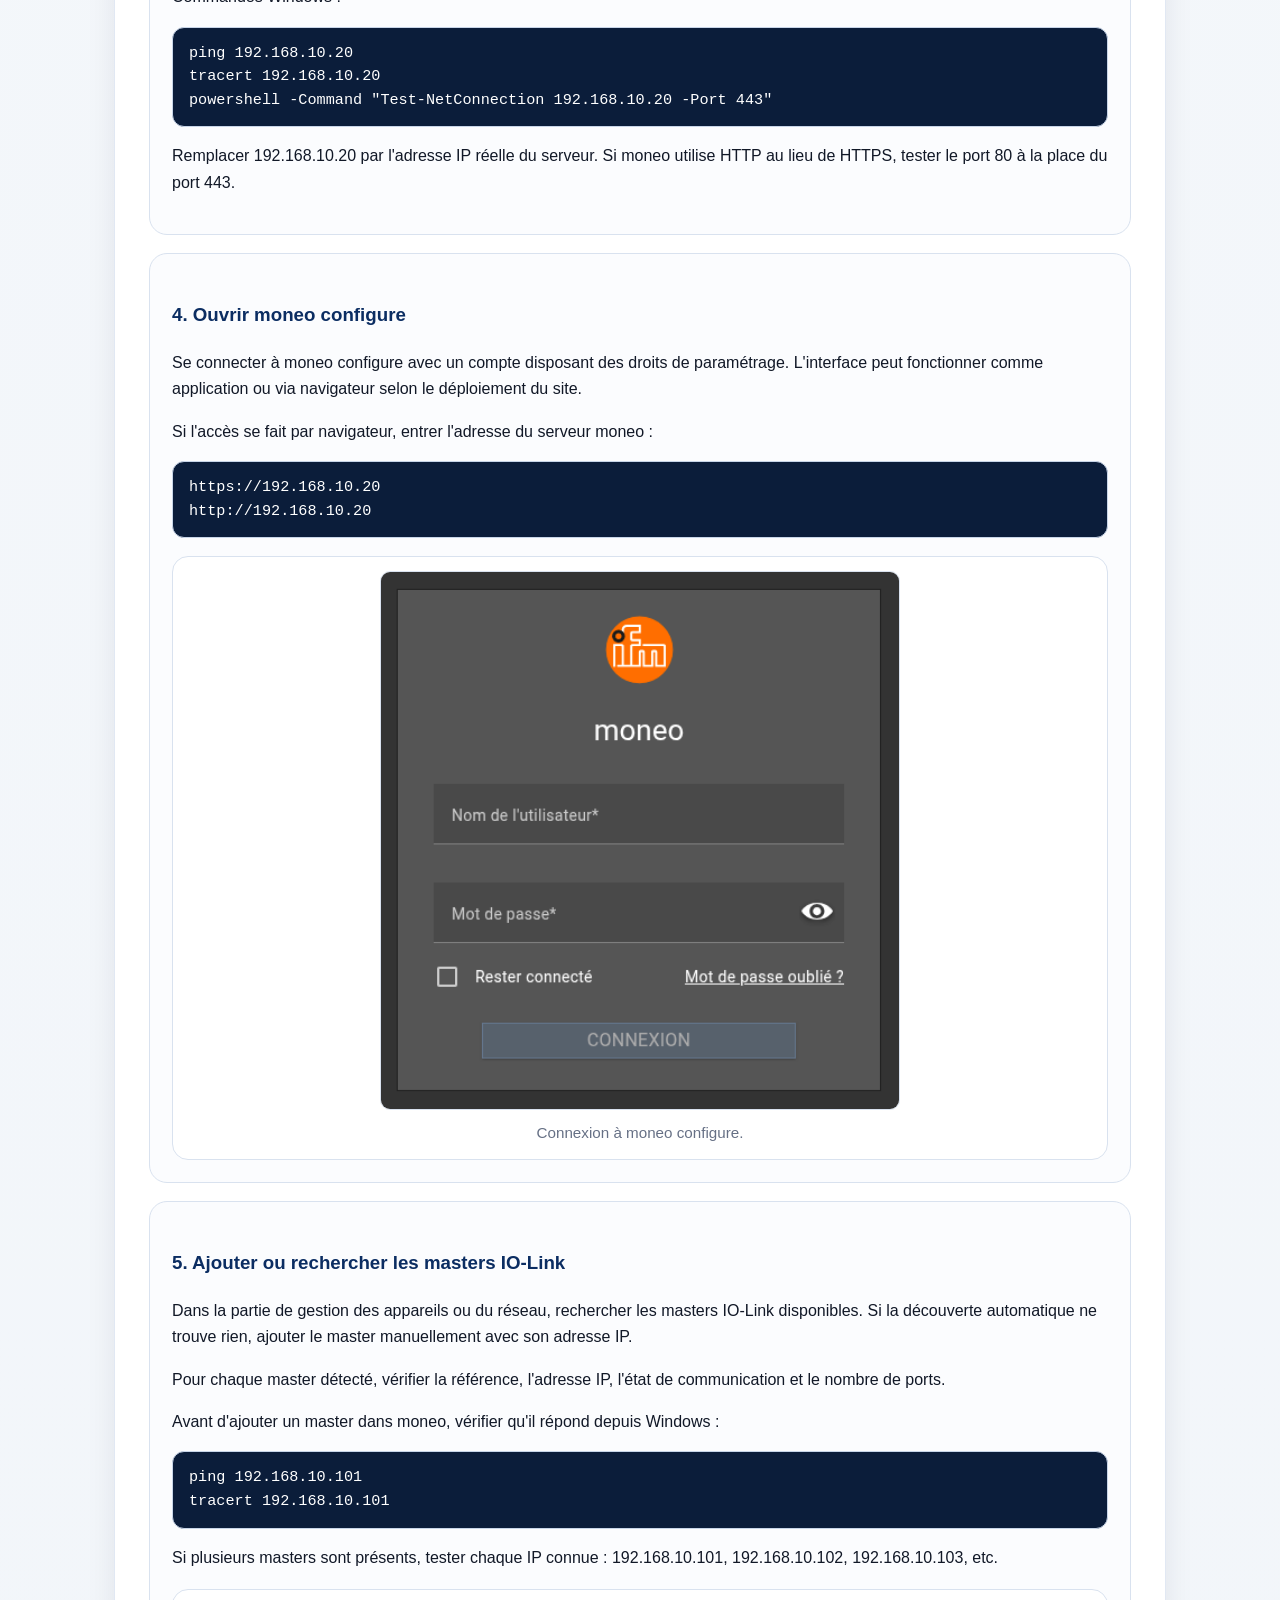
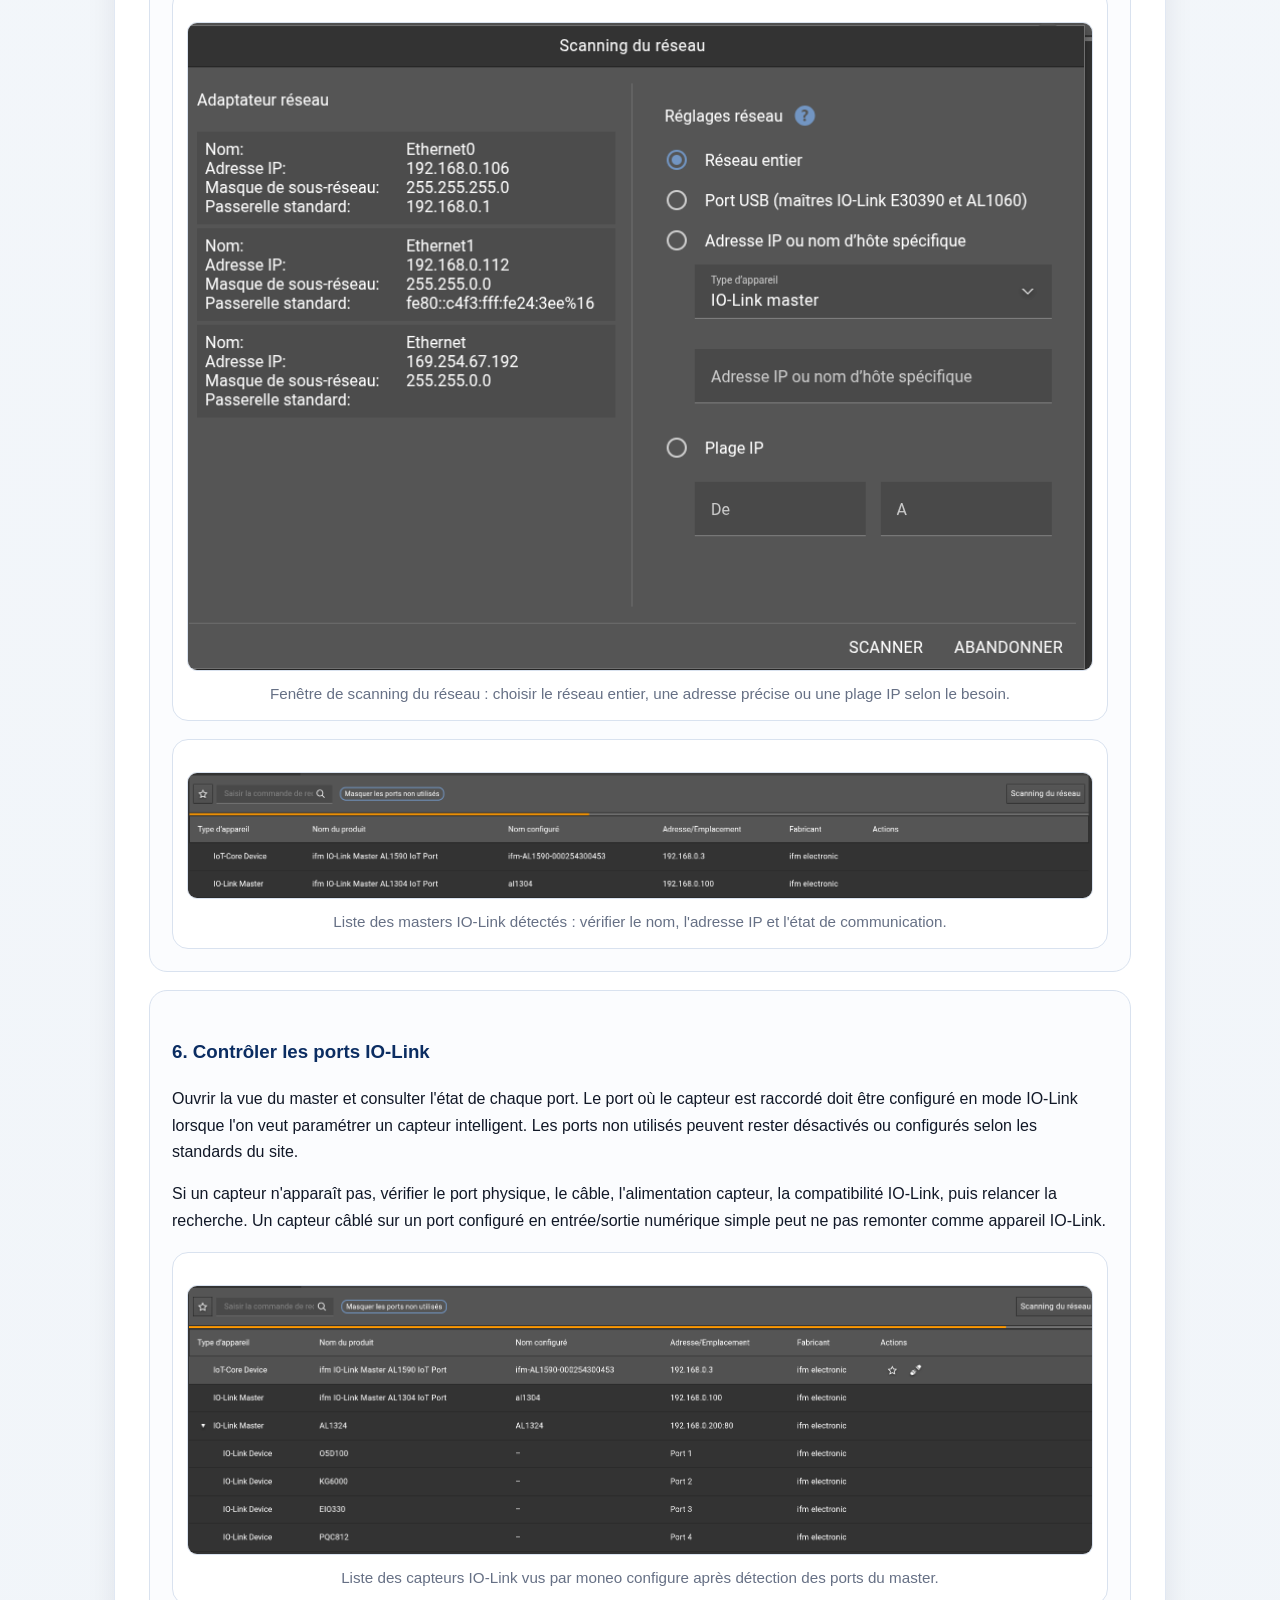
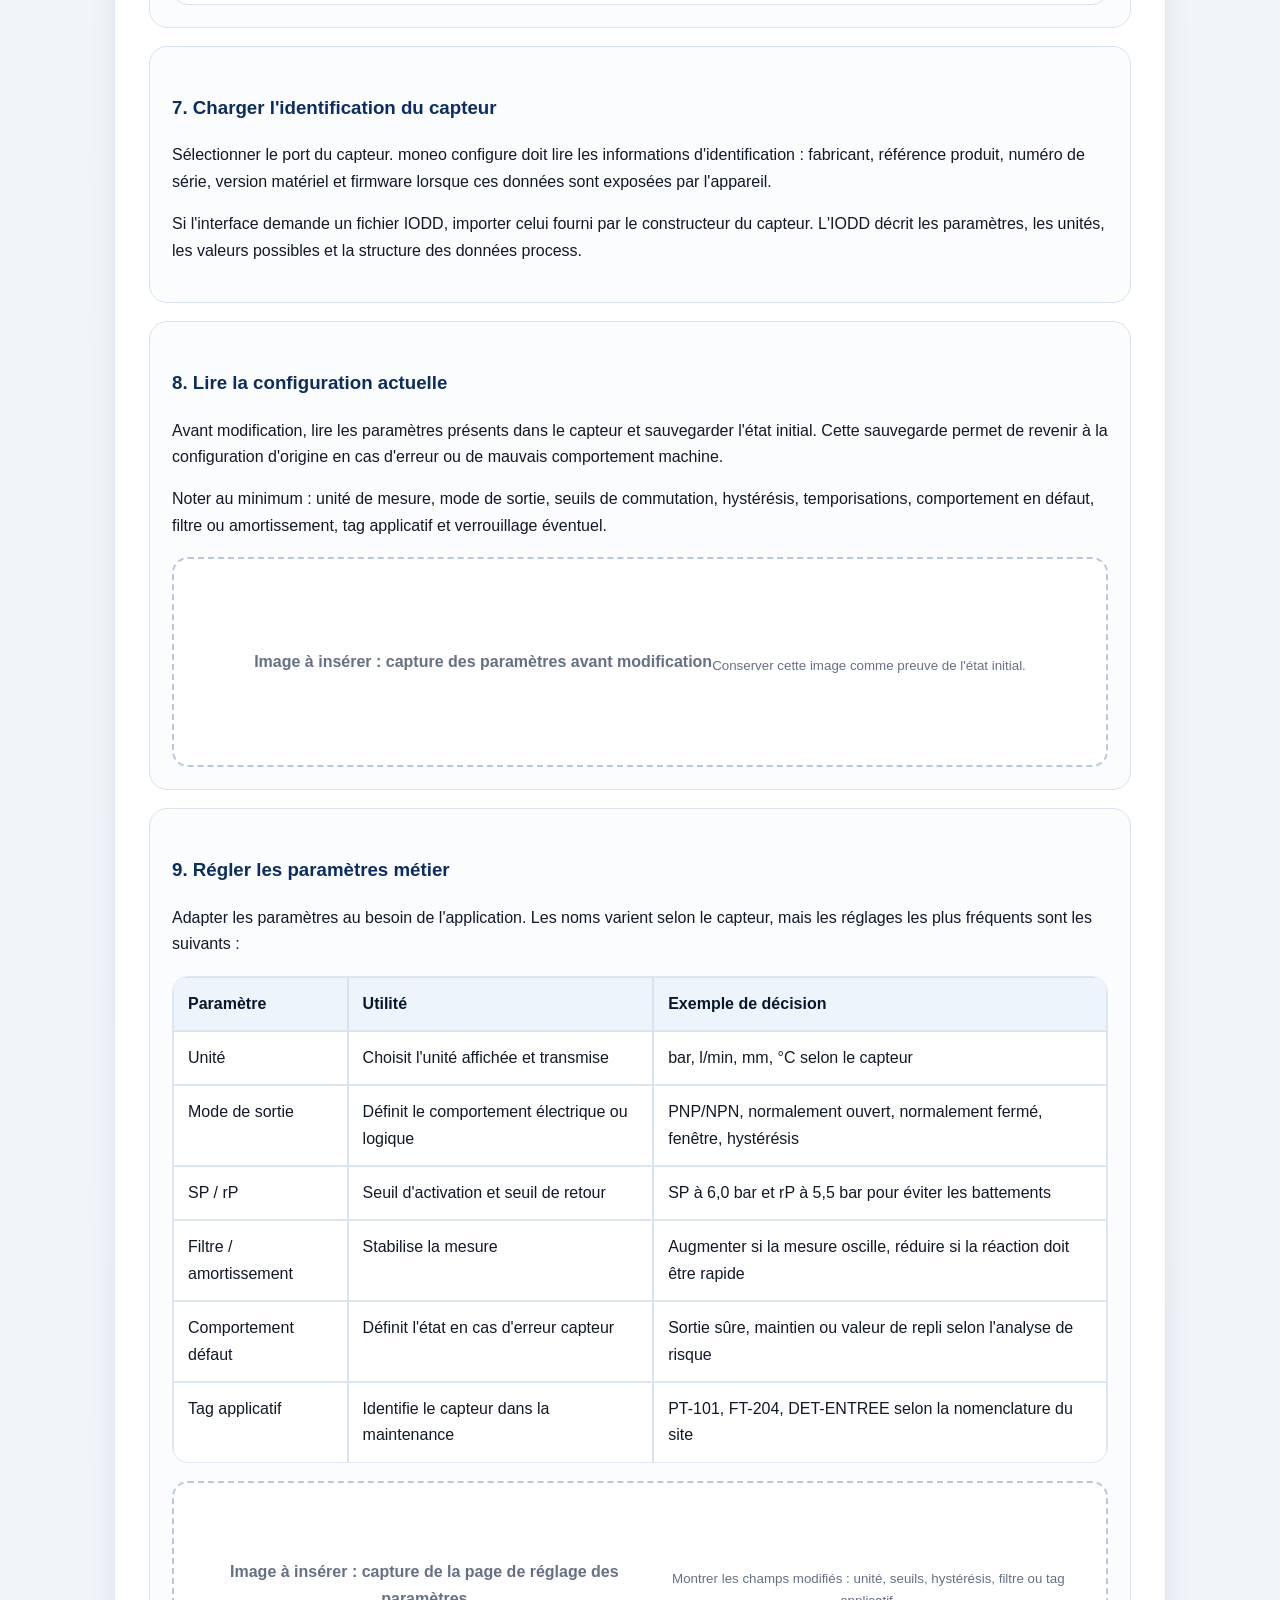
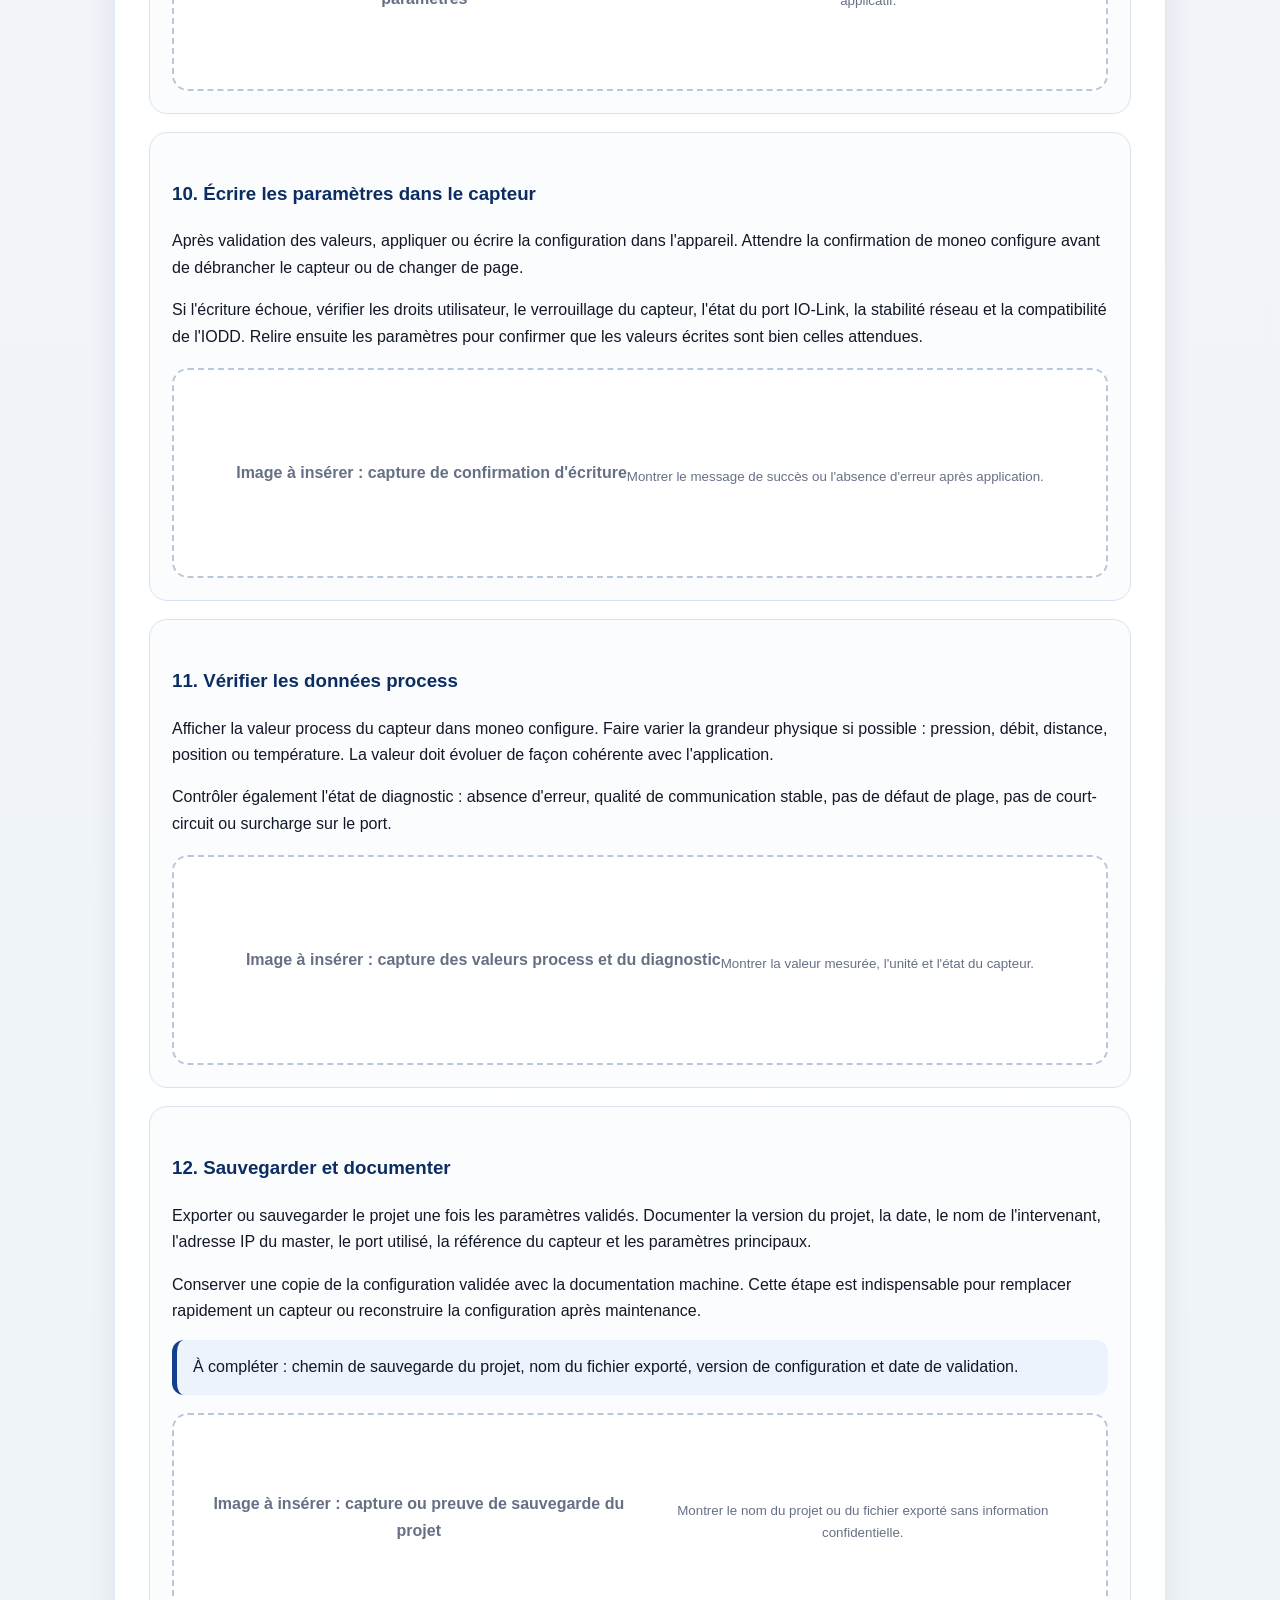
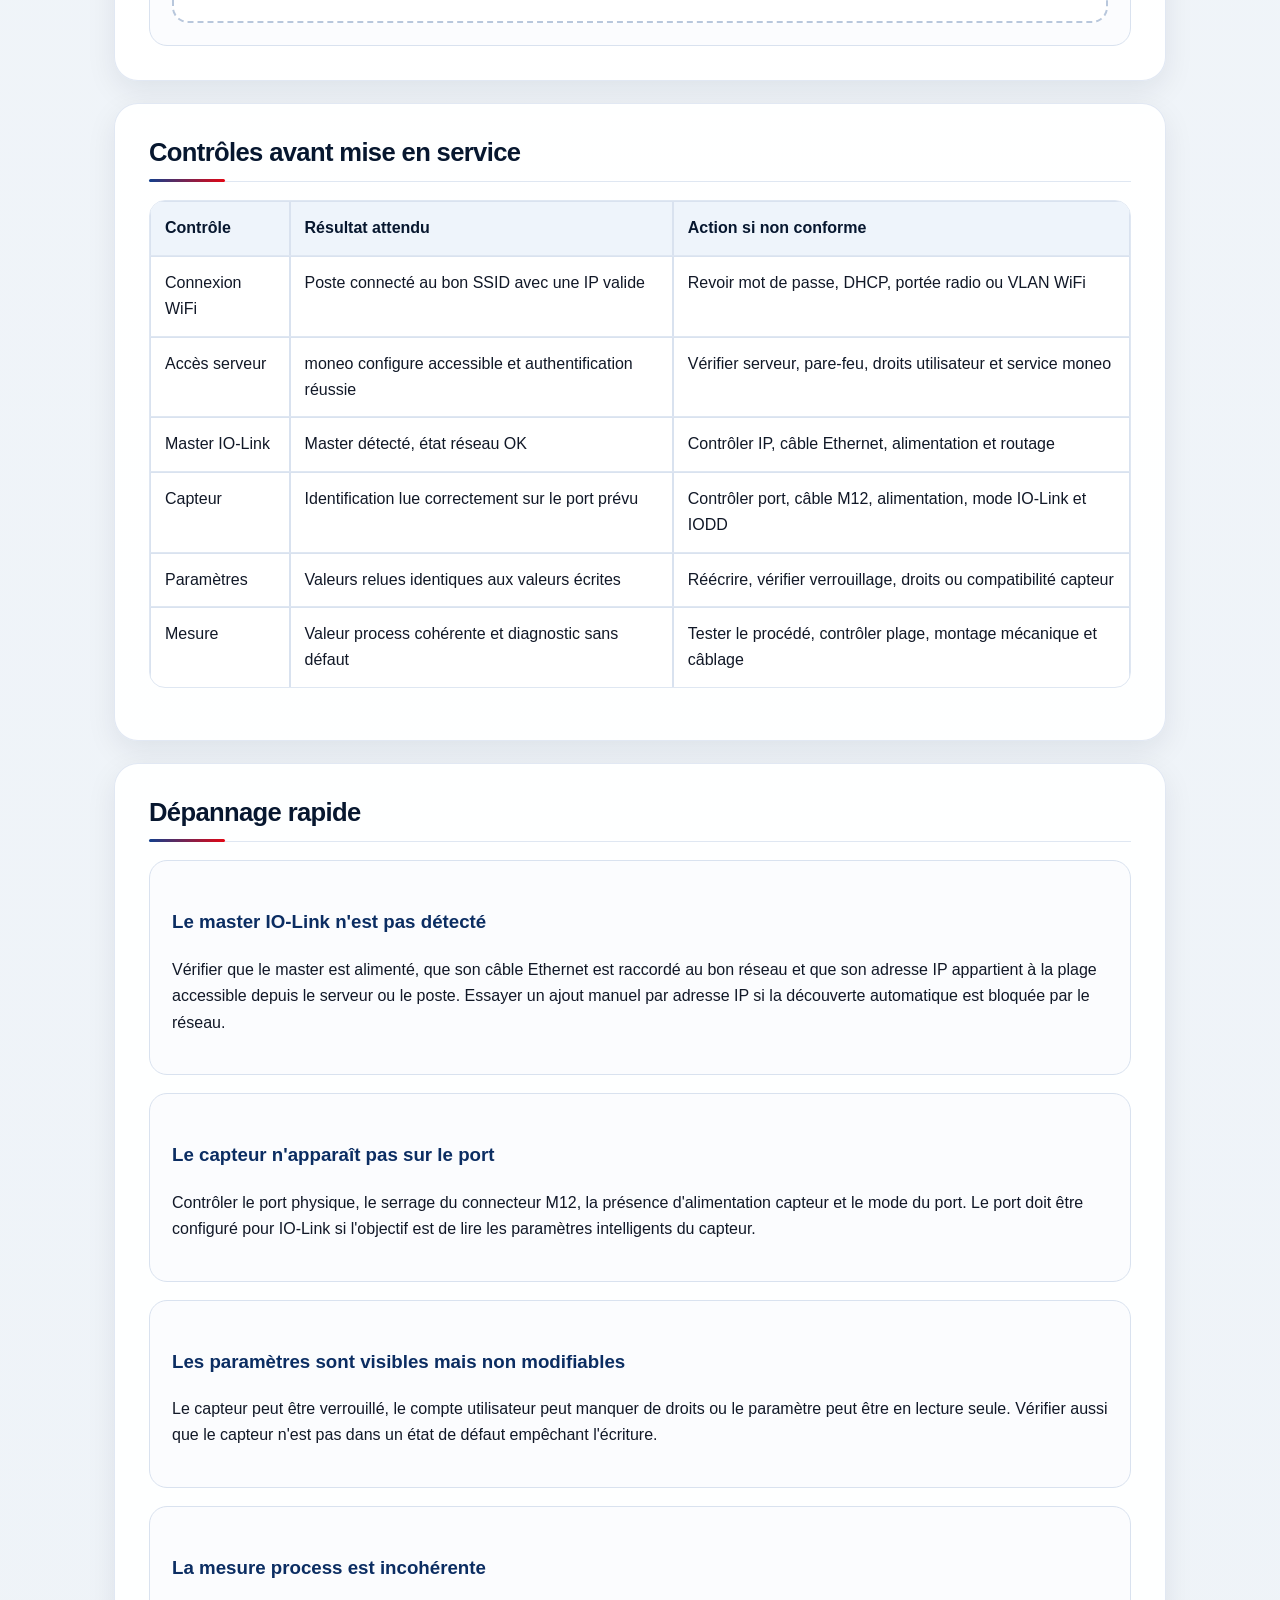
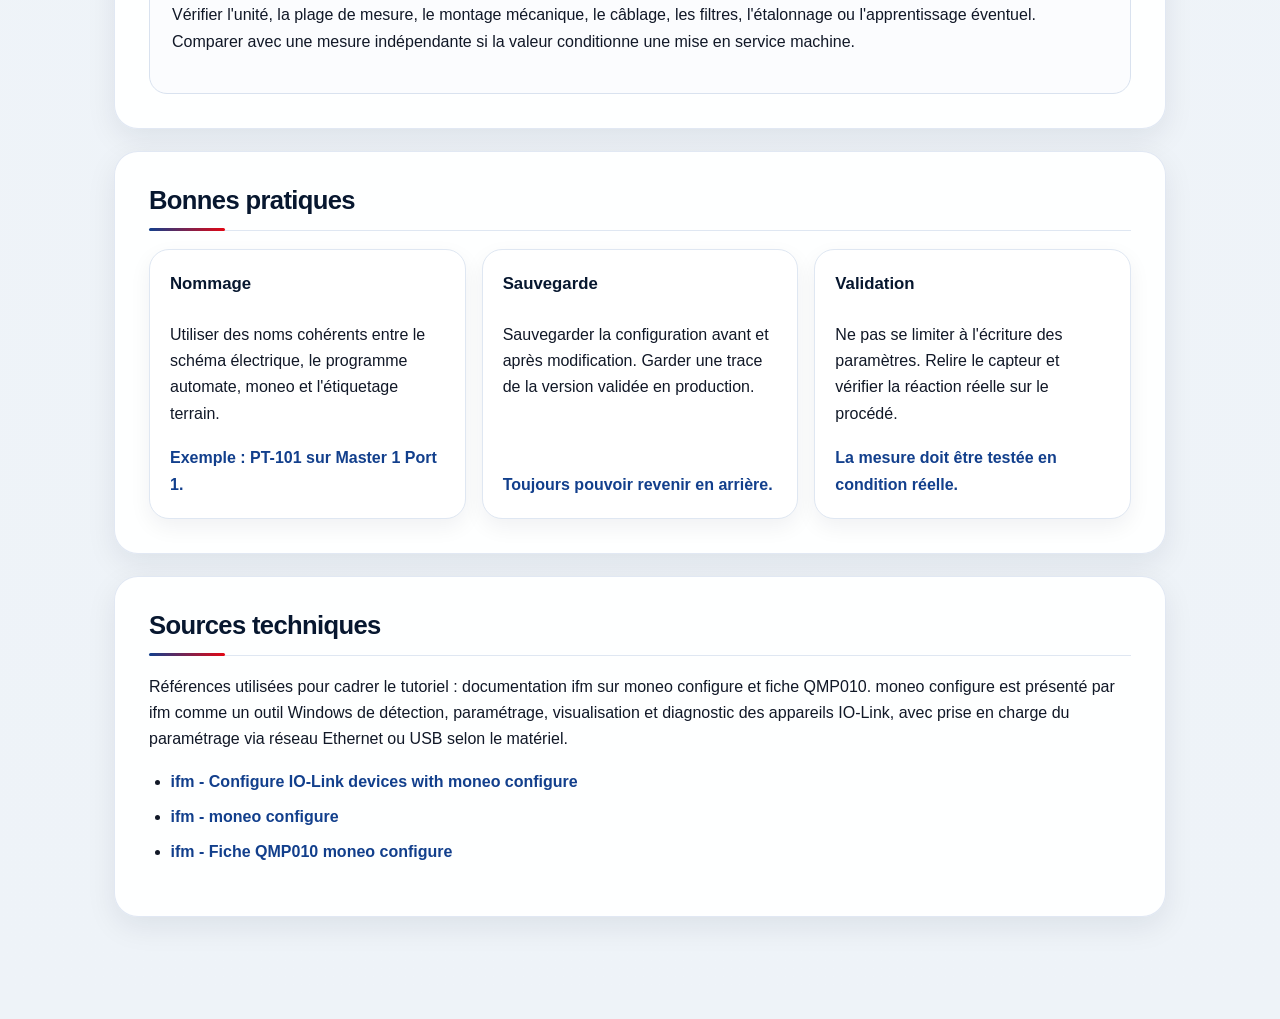
==== commit c71dd13d: "Add files via upload" ====
--- a/IoLink/Moneo_Ifm.html
+++ b/IoLink/Moneo_Ifm.html
@@ -4,13 +4,13 @@
   <meta charset="UTF-8">
   <meta name="viewport" content="width=device-width, initial-scale=1.0">
   <title>Tutoriel IO-Link avec moneo configure</title>
-  <link rel="stylesheet" href="assets/perfo-tutos.css">
+  <link rel="stylesheet" href="/assets/css/perfo-tutos.css">
 </head>
 <body>
   <header class="topbar">
     <div class="wrap">
       <div class="brand">
-        <img src="assets/img/logo-perfo-blanc.svg" alt="Logo Perfo">
+        <img src="/assets/img/logo-perfo-blanc.svg" alt="Logo Perfo">
         <div>
           <strong>Tutoriel atelier</strong><br>
           Configuration IO-Link avec moneo configure
@@ -267,7 +267,7 @@
           <pre class="cmd">https://192.168.10.20
 http://192.168.10.20</pre>
           <figure class="image-frame narrow">
-            <img src="assets/img/ecran_connexion_moneo.png" alt="Connexion à moneo configure">
+            <img src="/assets/img/ecran_connexion_moneo.png" alt="Connexion à moneo configure">
             <figcaption>Connexion à moneo configure. </figcaption>
           </figure>
         </div>
@@ -281,11 +281,11 @@
 tracert 192.168.10.101</pre>
           <p>Si plusieurs masters sont présents, tester chaque IP connue : 192.168.10.101, 192.168.10.102, 192.168.10.103, etc.</p>
           <figure class="image-frame">
-            <img src="assets/img/scan_reseaux_2.png" alt="Fenêtre de scanning du réseau dans moneo configure">
+            <img src="/assets/img/scan_reseaux_2.png" alt="Fenêtre de scanning du réseau dans moneo configure">
             <figcaption>Fenêtre de scanning du réseau : choisir le réseau entier, une adresse précise ou une plage IP selon le besoin.</figcaption>
           </figure>
           <figure class="image-frame">
-            <img src="assets/img/liste_master.png" alt="Liste des masters IO-Link détectés dans moneo configure">
+            <img src="/assets/img/liste_master.png" alt="Liste des masters IO-Link détectés dans moneo configure">
             <figcaption>Liste des masters IO-Link détectés : vérifier le nom, l'adresse IP et l'état de communication.</figcaption>
           </figure>
         </div>
@@ -295,7 +295,7 @@
           <p>Ouvrir la vue du master et consulter l'état de chaque port. Le port où le capteur est raccordé doit être configuré en mode IO-Link lorsque l'on veut paramétrer un capteur intelligent. Les ports non utilisés peuvent rester désactivés ou configurés selon les standards du site.</p>
           <p>Si un capteur n'apparaît pas, vérifier le port physique, le câble, l'alimentation capteur, la compatibilité IO-Link, puis relancer la recherche. Un capteur câblé sur un port configuré en entrée/sortie numérique simple peut ne pas remonter comme appareil IO-Link.</p>
           <figure class="image-frame">
-            <img src="assets/img/liste_capteur.png" alt="Liste des capteurs IO-Link raccordés au master">
+            <img src="/assets/img/liste_capteur.png" alt="Liste des capteurs IO-Link raccordés au master">
             <figcaption>Liste des capteurs IO-Link vus par moneo configure après détection des ports du master.</figcaption>
           </figure>
         </div>
--- a/assets/css/perfo-tutos.css
+++ b/assets/css/perfo-tutos.css
@@ -0,0 +1,418 @@
+:root{--bg:#f4f7fb;--card:#fff;--text:#152033;--muted:#667085;--line:#d9e2ef;--blue:#123f8c;--blue2:#1d4fa8;--dark:#0b1d3a;--red:#e30613;--radius:22px}*{box-sizing:border-box}body{margin:0;font-family:Arial,sans-serif;background:var(--bg);color:var(--text);line-height:1.7}.topbar{background:linear-gradient(135deg,var(--dark),var(--blue));padding:28px 0;color:#fff}.wrap{max-width:1100px;margin:auto;padding:0 24px}.brand{display:flex;align-items:center;gap:20px}.brand img{height:58px}.hero{padding:48px 0 10px}.hero h1{font-size:3rem;line-height:1.05;margin:0 0 12px}main{max-width:1100px;margin:auto;padding:32px 24px 80px}section{background:var(--card);border:1px solid var(--line);border-radius:var(--radius);padding:32px;margin-bottom:26px;box-shadow:0 10px 30px rgba(18,63,140,.05)}h2{font-size:2rem;margin:0 0 22px;padding-bottom:12px;border-bottom:1px solid var(--line)}.notice{background:#fff4f4;border-left:5px solid var(--red);padding:18px;border-radius:14px;font-weight:600}.steps{display:grid;gap:18px}.step{border:1px solid var(--line);border-radius:18px;padding:22px;background:#fbfcfe}.step img{width:100%;border-radius:14px;margin-top:18px;border:1px solid var(--line)}.cards{display:grid;grid-template-columns:repeat(auto-fit,minmax(320px,1fr));gap:18px}.card-link{text-decoration:none;color:inherit;display:flex}.card{display:flex;flex-direction:column;justify-content:space-between;width:100%;min-height:220px;border:1px solid var(--line);border-radius:18px;padding:22px;background:#fbfcfe}.card-action{margin-top:auto;padding-top:18px;font-weight:700;color:var(--blue2)}table{width:100%;border-collapse:collapse}td,th{padding:14px;border:1px solid var(--line)}th{background:#edf3fc}
+
+.network-diagram{display:grid;grid-template-columns:1fr auto 1fr auto 1fr;gap:14px;align-items:center;margin:18px 0 24px;padding:20px;border:1px solid var(--line);border-radius:18px;background:#fbfcfe}
+.network-card{min-height:110px;padding:18px;border:3px solid var(--line);border-radius:18px;background:#fff;text-align:center;display:flex;flex-direction:column;justify-content:center}
+.network-card strong{display:block;font-size:1.25rem;line-height:1.25;color:var(--text)}
+.network-card span{display:block;margin-top:6px;color:var(--muted);font-size:.95rem}
+.network-arrow{display:flex;align-items:center;justify-content:center;min-width:74px;color:var(--blue);font-weight:700}
+.network-arrow::before{content:"";display:block;width:54px;border-top:4px solid var(--blue)}
+.network-arrow::after{content:"";display:block;border-top:10px solid transparent;border-bottom:10px solid transparent;border-left:18px solid var(--blue)}
+.network-down{grid-column:5;position:relative;min-height:76px;color:var(--blue);font-weight:700}
+.network-down::before{content:"";position:absolute;left:50%;top:8px;height:46px;border-left:4px solid var(--blue);transform:translateX(-50%)}
+.network-down::after{content:"";position:absolute;left:50%;top:52px;border-left:10px solid transparent;border-right:10px solid transparent;border-top:18px solid var(--blue);transform:translateX(-50%)}
+.network-caption{font-size:.9rem;color:var(--muted);text-align:center;margin-top:8px}
+.network-sensor{grid-column:5}
+.cmd{margin:14px 0;padding:14px 16px;border:1px solid #c8d5e8;border-radius:12px;background:#0b1d3a;color:#fff;overflow:auto;white-space:pre-wrap;font-family:Consolas,"Courier New",monospace;font-size:.95rem;line-height:1.55}
+.image-slot{margin-top:18px;min-height:210px;border:2px dashed #b8c7dc;border-radius:16px;background:#fff;display:flex;align-items:center;justify-content:center;text-align:center;color:var(--muted);padding:22px;font-weight:700}
+.image-slot small{display:block;margin-top:8px;font-weight:400}
+.image-frame{margin:18px 0 0;padding:14px;border:1px solid var(--line);border-radius:16px;background:#fff}
+.image-frame img{display:block;width:100%;height:auto;border-radius:10px;border:1px solid var(--line)}
+.image-frame.narrow img{max-width:520px;margin:auto}
+.image-frame figcaption{margin-top:10px;color:var(--muted);font-size:.95rem;text-align:center}
+.todo{background:#edf3fc;border-left:5px solid var(--blue);padding:14px 16px;border-radius:12px}
+
+@media (max-width:900px){
+  .hero h1{font-size:2.35rem}
+  .network-diagram{grid-template-columns:1fr;gap:10px}
+  .network-card,.network-sensor{grid-column:1}
+  .network-arrow{grid-column:1;min-height:42px;transform:rotate(90deg)}
+  .network-down{grid-column:1;min-height:42px}
+  .network-caption{display:none}
+}
+
+@media (max-width:620px){
+  main{padding:22px 14px 60px}
+  section{padding:22px}
+  .cards{grid-template-columns:1fr}
+  .hero h1{font-size:2rem}
+  table{display:block;overflow-x:auto}
+}
+
+
+
+:root {
+  --perfo-navy: #07172f;
+  --perfo-ink: #111827;
+  --perfo-muted: #607089;
+  --perfo-soft: #f4f7fb;
+  --perfo-card: #ffffff;
+  --perfo-border: #dfe7f2;
+  --perfo-blue: #123f8c;
+  --perfo-blue-2: #1f6fd1;
+  --perfo-red: #e30613;
+  --perfo-green: #15865c;
+  --perfo-yellow: #ffb020;
+  --radius-xl: 24px;
+  --radius-lg: 18px;
+  --shadow-soft: 0 18px 50px rgba(7, 23, 47, .10);
+  --shadow-card: 0 10px 30px rgba(7, 23, 47, .08);
+  --container: 1060px;
+}
+
+* { box-sizing: border-box; }
+html { scroll-behavior: smooth; }
+body {
+  margin: 0;
+  font-family: Inter, "Segoe UI", Roboto, Arial, sans-serif;
+  color: var(--perfo-ink);
+  background:
+    radial-gradient(circle at top left, rgba(31,111,209,.16), transparent 34rem),
+    linear-gradient(180deg, #f7f9fc 0%, #eef3f8 100%);
+  line-height: 1.65;
+}
+a { color: var(--perfo-blue); font-weight: 700; text-decoration: none; }
+a:hover { text-decoration: underline; }
+img { max-width: 100%; height: auto; }
+code {
+  background: #edf3fb;
+  color: #08285d;
+  border: 1px solid #d9e6f5;
+  border-radius: 8px;
+  padding: .15rem .42rem;
+  font-weight: 700;
+  white-space: nowrap;
+}
+
+.site-header {
+  background: linear-gradient(135deg, var(--perfo-navy) 0%, #0b2d62 56%, #123f8c 100%);
+  color: #fff;
+  position: relative;
+  overflow: hidden;
+}
+.site-header::after {
+  content: "";
+  position: absolute;
+  right: -140px;
+  top: -140px;
+  width: 420px;
+  height: 420px;
+  border-radius: 50%;
+  background: rgba(255,255,255,.08);
+}
+.header-inner {
+  width: min(var(--container), calc(100% - 36px));
+  margin: 0 auto;
+  padding: 30px 0 42px;
+  position: relative;
+  z-index: 1;
+}
+.topbar {
+  display: flex;
+  justify-content: space-between;
+  align-items: center;
+  gap: 18px;
+  margin-bottom: 34px;
+}
+.brand { display: flex; align-items: center; gap: 18px; }
+.brand img { width: 150px; display: block; }
+.brand-text { font-size: .92rem; opacity: .78; }
+.home-link {
+  color: #fff;
+  border: 1px solid rgba(255,255,255,.28);
+  background: rgba(255,255,255,.08);
+  padding: 10px 14px;
+  border-radius: 999px;
+  font-size: .92rem;
+  backdrop-filter: blur(10px);
+}
+.home-link:hover { background: rgba(255,255,255,.16); text-decoration: none; }
+.hero-kicker {
+  display: inline-flex;
+  align-items: center;
+  gap: 8px;
+  border: 1px solid rgba(255,255,255,.26);
+  background: rgba(255,255,255,.08);
+  border-radius: 999px;
+  padding: 7px 12px;
+  font-weight: 700;
+  font-size: .86rem;
+  margin-bottom: 14px;
+}
+.hero-kicker::before {
+  content: "";
+  width: 8px;
+  height: 8px;
+  border-radius: 50%;
+  background: var(--perfo-red);
+  box-shadow: 0 0 0 5px rgba(227,6,19,.18);
+}
+h1 {
+  margin: 0;
+  font-size: clamp(2rem, 4vw, 3.35rem);
+  line-height: 1.05;
+  letter-spacing: -.04em;
+}
+.header-subtitle {
+  max-width: 760px;
+  margin: 14px 0 0;
+  color: rgba(255,255,255,.78);
+  font-size: clamp(1rem, 1.6vw, 1.18rem);
+}
+
+.container {
+  width: min(var(--container), calc(100% - 36px));
+  margin: 34px auto 42px;
+  position: relative;
+  z-index: 2;
+}
+
+.hero {
+  background: rgba(255,255,255,.94);
+  border: 1px solid rgba(223,231,242,.92);
+  border-radius: var(--radius-xl);
+  box-shadow: var(--shadow-card);
+  padding: clamp(22px, 3vw, 34px);
+  margin: 0 0 22px;
+}
+.hero h1 {
+  font-size: clamp(1.65rem, 2.6vw, 2.25rem);
+  color: var(--perfo-navy);
+  margin: 0 0 12px;
+}
+.hero .subtitle {
+  color: var(--perfo-muted);
+  margin: 0;
+}
+
+.content-card, section, .category {
+  background: rgba(255,255,255,.94);
+  border: 1px solid rgba(223,231,242,.92);
+  border-radius: var(--radius-xl);
+  box-shadow: var(--shadow-card);
+  padding: clamp(22px, 3vw, 34px);
+  margin: 22px 0;
+}
+section:first-child { margin-top: 0; }
+h2 {
+  color: var(--perfo-navy);
+  margin: 0 0 18px;
+  font-size: clamp(1.35rem, 2vw, 1.85rem);
+  line-height: 1.16;
+  letter-spacing: -.025em;
+  padding-bottom: 14px;
+  border-bottom: 1px solid var(--perfo-border);
+  position: relative;
+}
+h2::after {
+  content: "";
+  position: absolute;
+  left: 0;
+  bottom: -1px;
+  width: 76px;
+  height: 3px;
+  border-radius: 999px;
+  background: linear-gradient(90deg, var(--perfo-blue), var(--perfo-red));
+}
+h3 { color: #0b2d62; margin-top: 24px; }
+ul, ol { padding-left: 1.35rem; }
+li { margin: .55rem 0; }
+
+.notice, .important, .tip, .info {
+  margin: 20px 0;
+  padding: 16px 18px;
+  border-radius: 16px;
+  border: 1px solid var(--perfo-border);
+  background: #f8fbff;
+}
+.notice, .important {
+  border-left: 6px solid var(--perfo-red);
+  background: #fff6f7;
+}
+.tip, .info {
+  border-left: 6px solid var(--perfo-blue);
+  background: #f2f7ff;
+}
+
+.steps { counter-reset: step; padding: 0; list-style: none; }
+.steps > li {
+  counter-increment: step;
+  position: relative;
+  padding: 18px 18px 18px 62px;
+  margin: 14px 0;
+  background: #f9fbfe;
+  border: 1px solid var(--perfo-border);
+  border-radius: 18px;
+}
+.steps > li::before {
+  content: counter(step);
+  position: absolute;
+  left: 18px;
+  top: 18px;
+  width: 30px;
+  height: 30px;
+  border-radius: 50%;
+  display: grid;
+  place-items: center;
+  color: #fff;
+  font-weight: 900;
+  background: linear-gradient(135deg, var(--perfo-blue), var(--perfo-blue-2));
+}
+
+.card-grid, .cards, .tutorial-grid {
+  display: grid;
+  grid-template-columns: repeat(auto-fit, minmax(240px, 1fr));
+  gap: 16px;
+  margin-top: 18px;
+}
+.card-link {
+  display: flex;
+  height: 100%;
+  color: inherit;
+  text-decoration: none;
+}
+.card, .tutorial-card {
+  background: #fff;
+  border: 1px solid var(--perfo-border);
+  border-radius: 20px;
+  padding: 20px;
+  box-shadow: 0 8px 22px rgba(7,23,47,.06);
+  transition: transform .18s ease, box-shadow .18s ease, border-color .18s ease;
+  height: 100%;
+  width: 100%;
+  display: flex;
+  flex-direction: column;
+}
+.card p, .tutorial-card p {
+  margin-bottom: 0;
+}
+.tutorial-card { display: block; color: inherit; font-weight: 400; text-decoration: none; }
+.card-link:hover, .tutorial-card:hover { text-decoration: none; }
+.card-link:hover .card, .tutorial-card:hover {
+  transform: translateY(-3px);
+  box-shadow: var(--shadow-card);
+  border-color: rgba(31, 101, 216, .45);
+}
+.tutorial-card strong, .card strong, .card h3 { color: var(--perfo-navy); }
+.card h3 { margin: 0 0 8px; font-size: 1.05rem; }
+.tutorial-card span { display: block; color: var(--perfo-muted); margin-top: 8px; font-weight: 500; }
+.card-action {
+  display: inline-flex;
+  align-items: center;
+  gap: 6px;
+  margin-top: auto;
+  padding-top: 18px;
+  font-weight: 900;
+  color: var(--perfo-blue);
+}
+.card-link:hover .card-action { color: var(--perfo-blue-2); }
+
+.btn-row { display: flex; flex-wrap: wrap; gap: 12px; margin-top: 20px; }
+.btn {
+  display: inline-flex;
+  align-items: center;
+  justify-content: center;
+  gap: 8px;
+  min-height: 44px;
+  padding: 11px 17px;
+  color: #fff;
+  max-width: 100%;
+  overflow-wrap: anywhere;
+  text-align: center;
+  background: linear-gradient(135deg, var(--perfo-blue), var(--perfo-blue-2));
+  border-radius: 999px;
+  font-weight: 800;
+  box-shadow: 0 10px 24px rgba(18,63,140,.18);
+}
+.btn:hover { text-decoration: none; filter: brightness(1.04); }
+.btn.secondary { background: linear-gradient(135deg, var(--perfo-navy), #203a63); }
+
+.screenshot-placeholder {
+  min-height: 260px;
+  margin: 22px 0;
+  padding: 16px;
+  border: 1px dashed #b9c7d9;
+  border-radius: 20px;
+  background: #f8fbff;
+  display: flex;
+  align-items: center;
+  justify-content: center;
+  color: var(--perfo-muted);
+}
+.screenshot-placeholder img {
+  max-width: 100%;
+  max-height: 520px;
+  object-fit: contain;
+  border-radius: 14px;
+  box-shadow: 0 10px 30px rgba(7,23,47,.12);
+}
+
+table {
+  width: 100%;
+  border-collapse: separate;
+  border-spacing: 0;
+  margin: 18px 0;
+  overflow: hidden;
+  border: 1px solid var(--perfo-border);
+  border-radius: 16px;
+  background: #fff;
+}
+th, td { padding: 13px 14px; text-align: left; vertical-align: top; border-bottom: 1px solid var(--perfo-border); }
+th { background: #eef4fb; color: var(--perfo-navy); }
+tr:last-child td { border-bottom: 0; }
+.platform-badge { display:inline-flex; padding: 4px 10px; border-radius:999px; color:#fff; background:var(--perfo-blue); font-size:.78rem; }
+.badge-android { background:#4f8b2f; } .badge-ios { background:#111827; } .badge-desktop { background:var(--perfo-blue); }
+
+.site-footer {
+  width: min(var(--container), calc(100% - 36px));
+  margin: 0 auto 28px;
+  color: var(--perfo-muted);
+  text-align: center;
+  font-size: .94rem;
+}
+.site-footer-inner {
+  border-top: 1px solid var(--perfo-border);
+  padding-top: 18px;
+}
+.site-footer a { color: var(--perfo-blue); }
+
+@media (max-width: 720px) {
+  .topbar { align-items: flex-start; flex-direction: column; }
+  .brand img { width: 128px; }
+  .container { width: min(100% - 24px, var(--container)); }
+  .header-inner { width: min(100% - 24px, var(--container)); padding-bottom: 36px; }
+  
+.hero {
+  background: rgba(255,255,255,.94);
+  border: 1px solid rgba(223,231,242,.92);
+  border-radius: var(--radius-xl);
+  box-shadow: var(--shadow-card);
+  padding: clamp(22px, 3vw, 34px);
+  margin: 0 0 22px;
+}
+.hero h1 {
+  font-size: clamp(1.65rem, 2.6vw, 2.25rem);
+  color: var(--perfo-navy);
+  margin: 0 0 12px;
+}
+.hero .subtitle {
+  color: var(--perfo-muted);
+  margin: 0;
+}
+
+.content-card, section, .category { border-radius: 18px; padding: 20px; }
+  .home-link { width: 100%; text-align: center; }
+  table { display: block; overflow-x: auto; }
+  .btn-row { flex-direction: column; }
+  .btn { width: 100%; }
+}
+
+@media print {
+  body { background: #fff; color: #000; }
+  .site-header { background: #fff; color: #000; border-bottom: 2px solid #111; }
+  .site-header::after, .home-link { display: none; }
+  .brand img { content: url('../img/logo-perfo.svg'); }
+  .container { margin: 18px auto; width: 100%; }
+  section, .category, .content-card { box-shadow: none; break-inside: avoid; page-break-inside: avoid; }
+  .btn-row { display: none; }
+  a { color: #000; text-decoration: none; }
+}
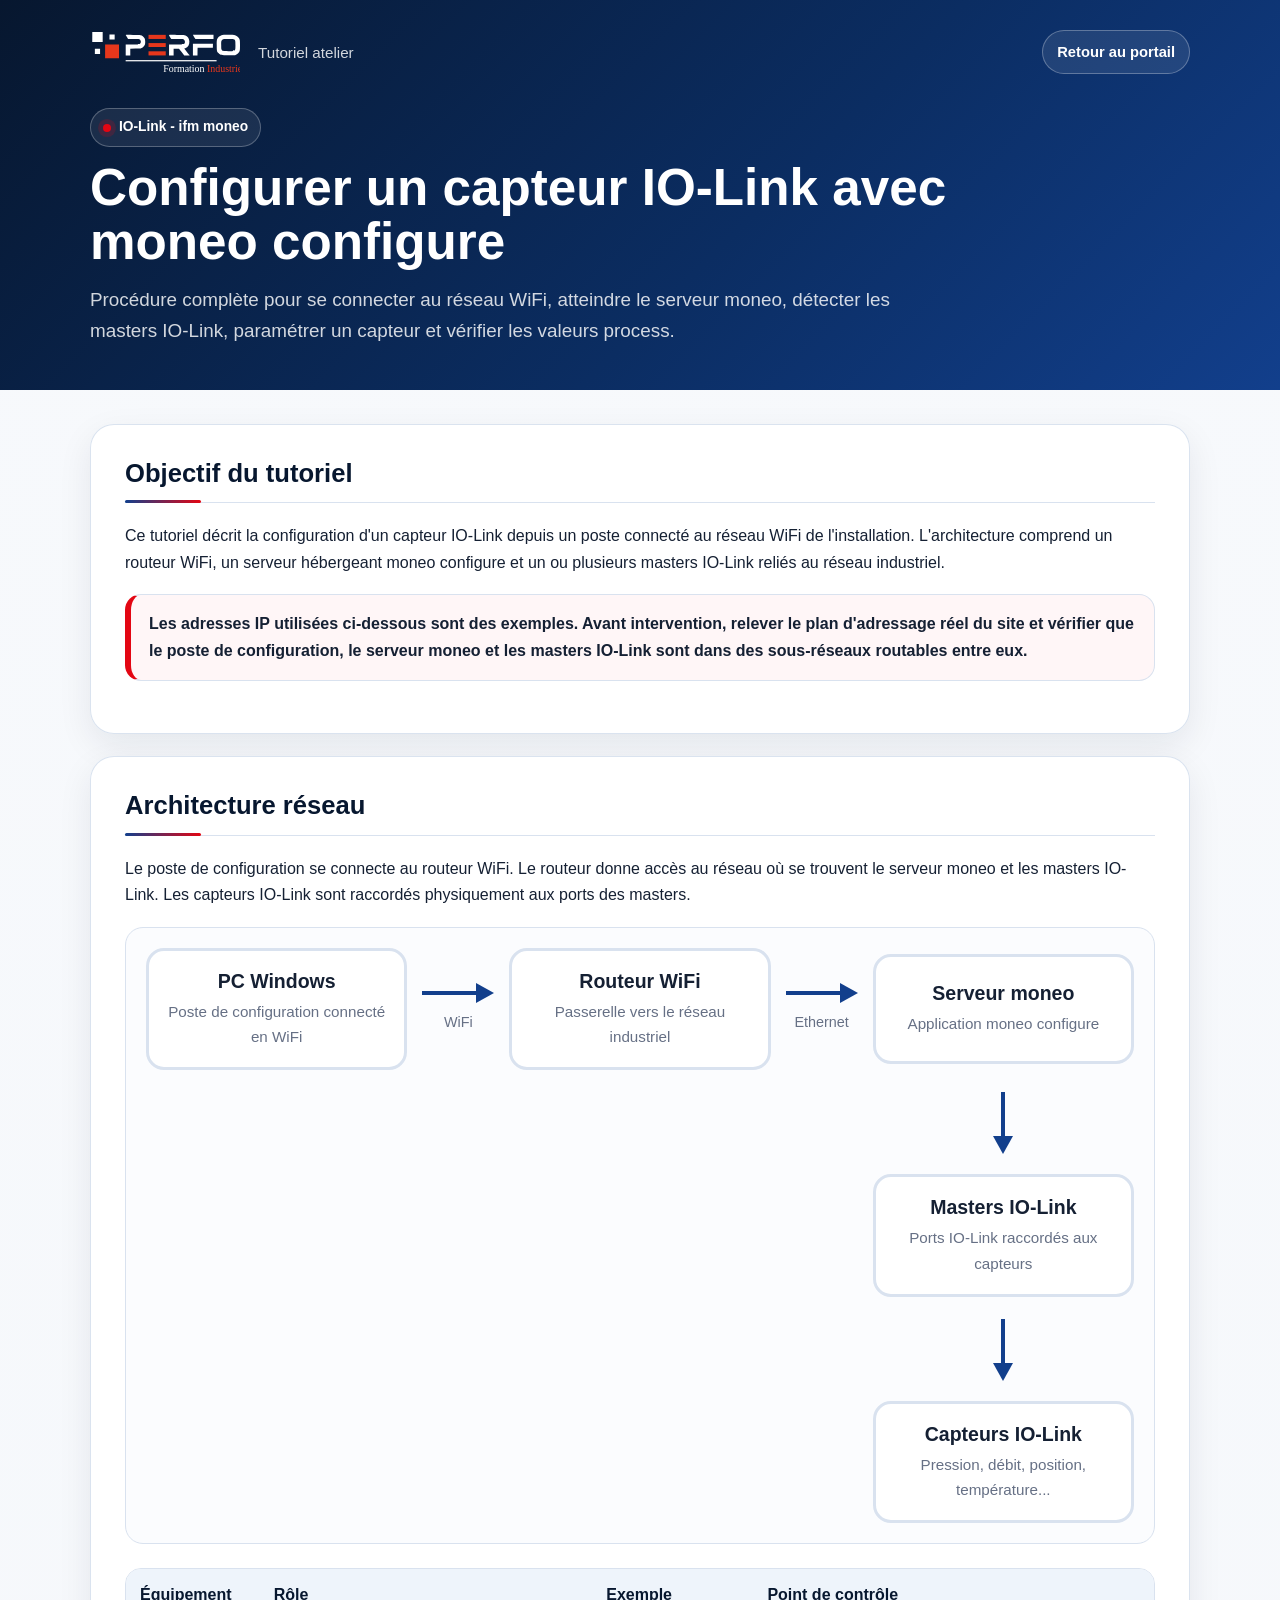
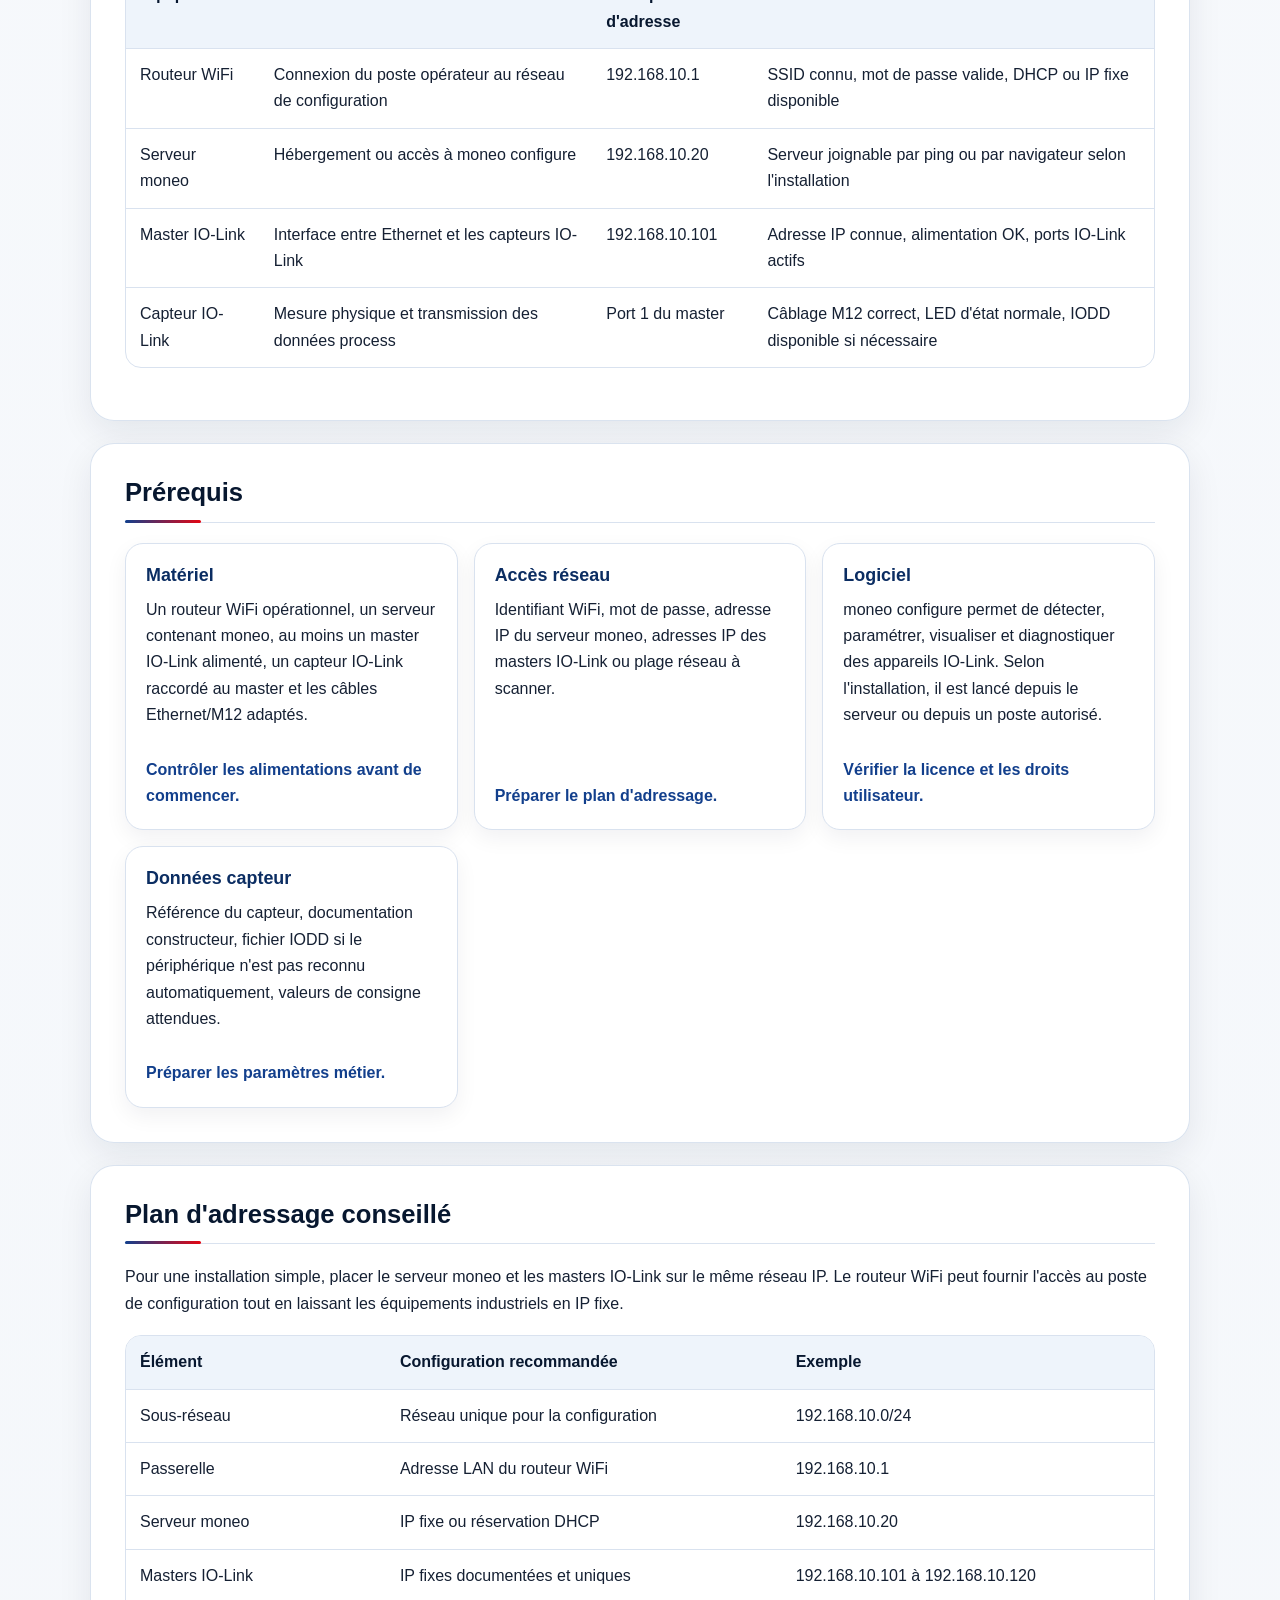
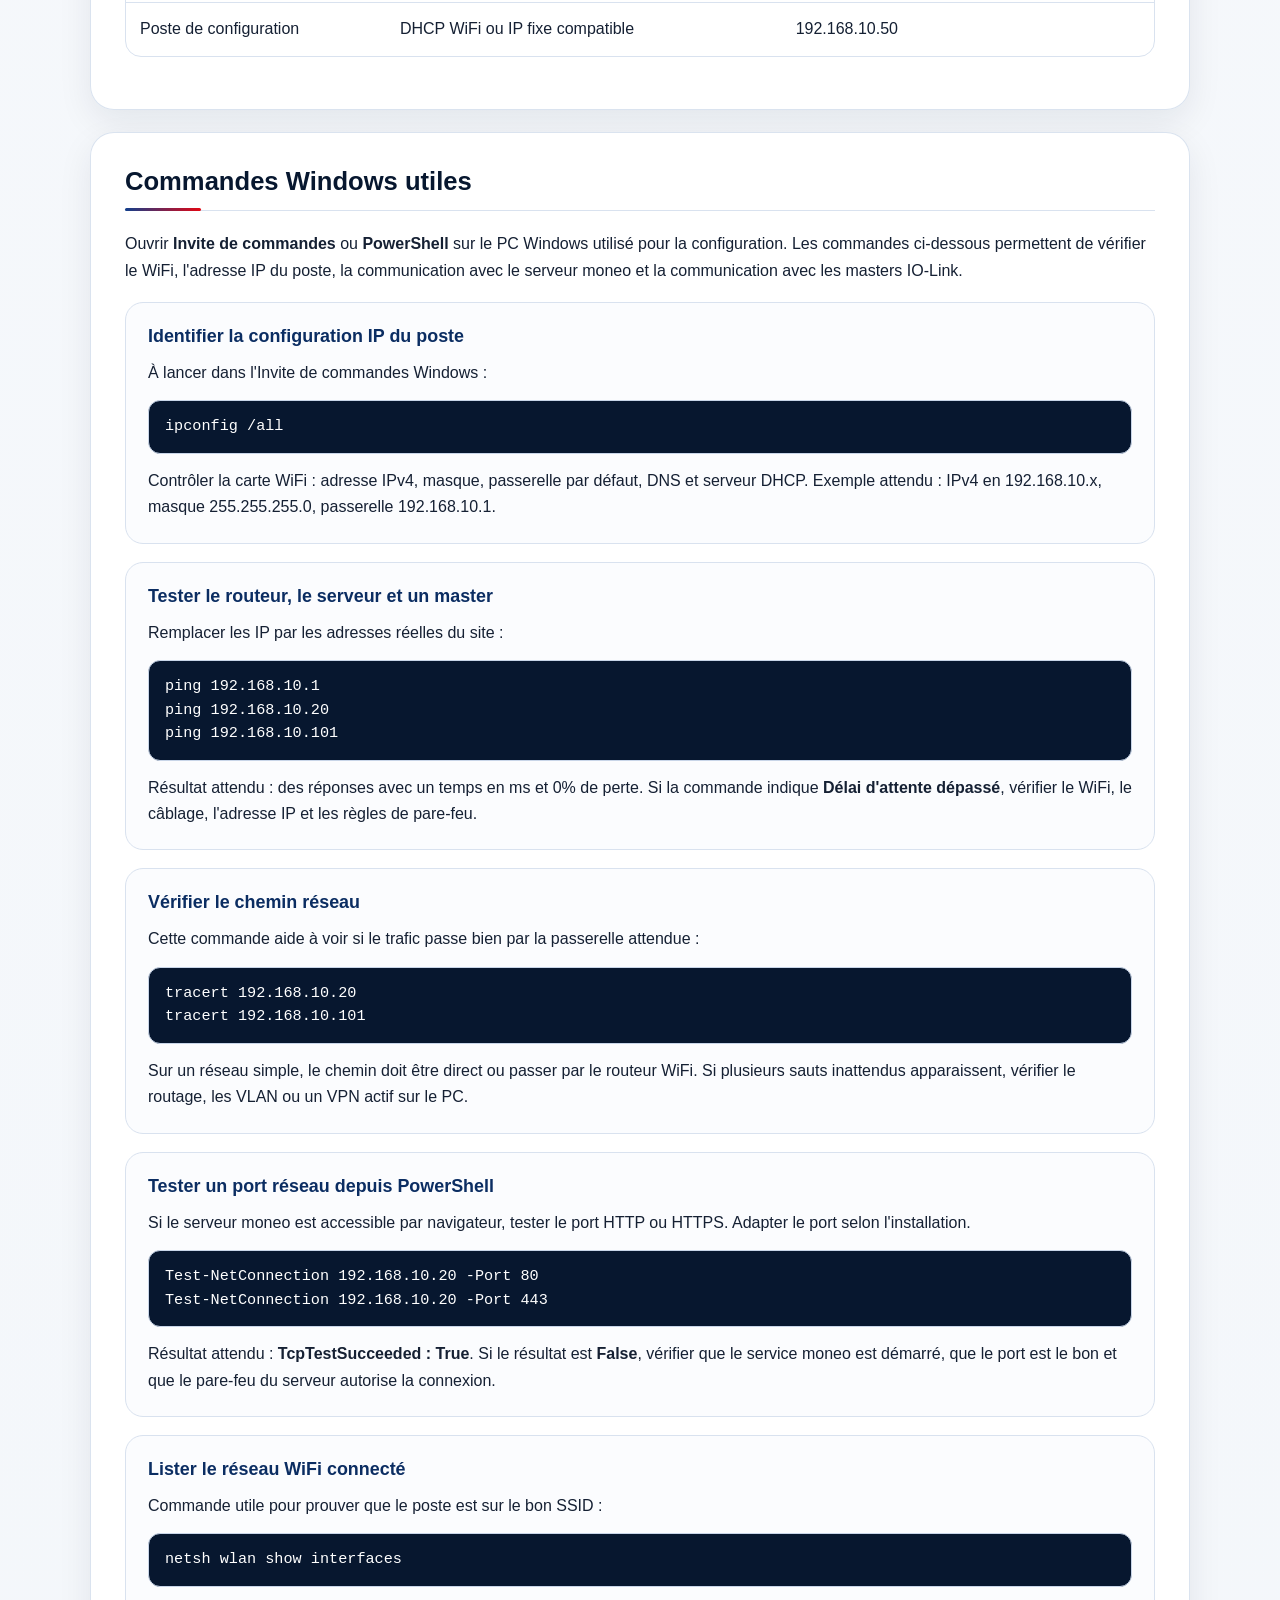
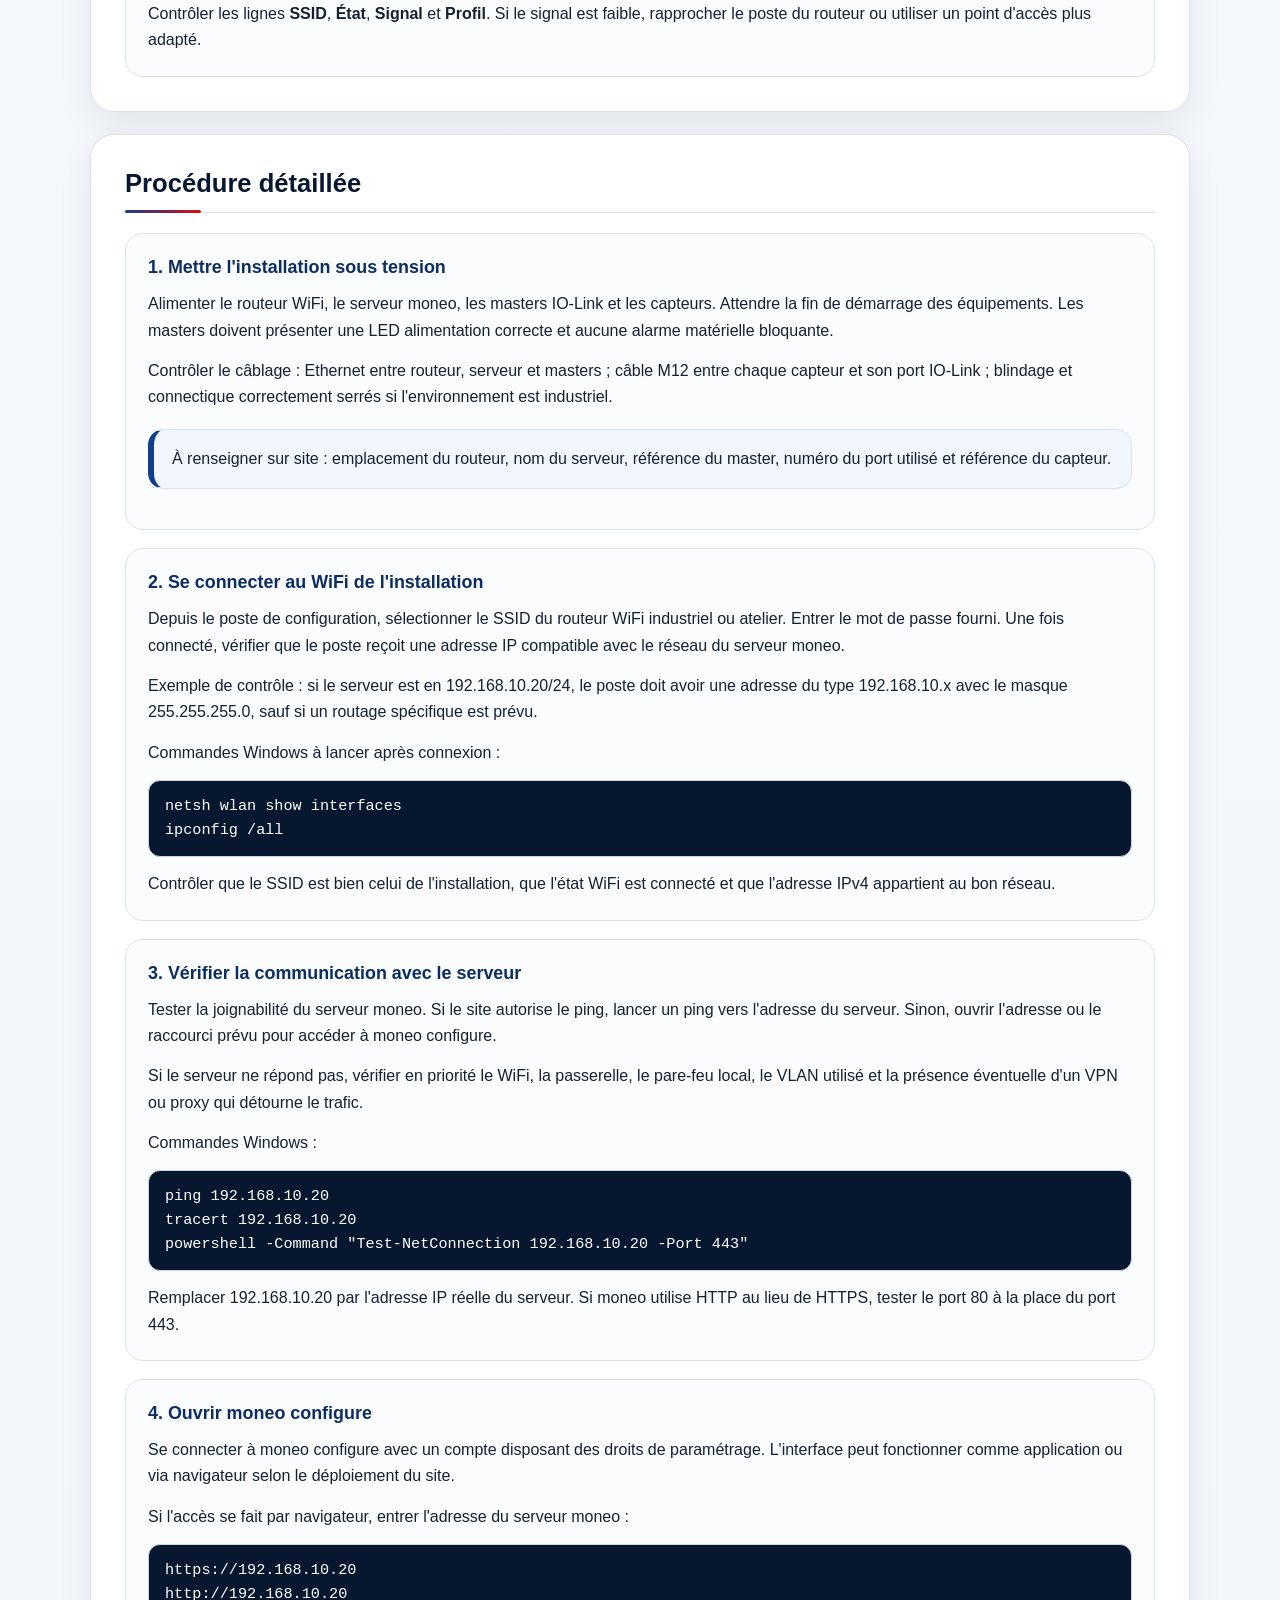
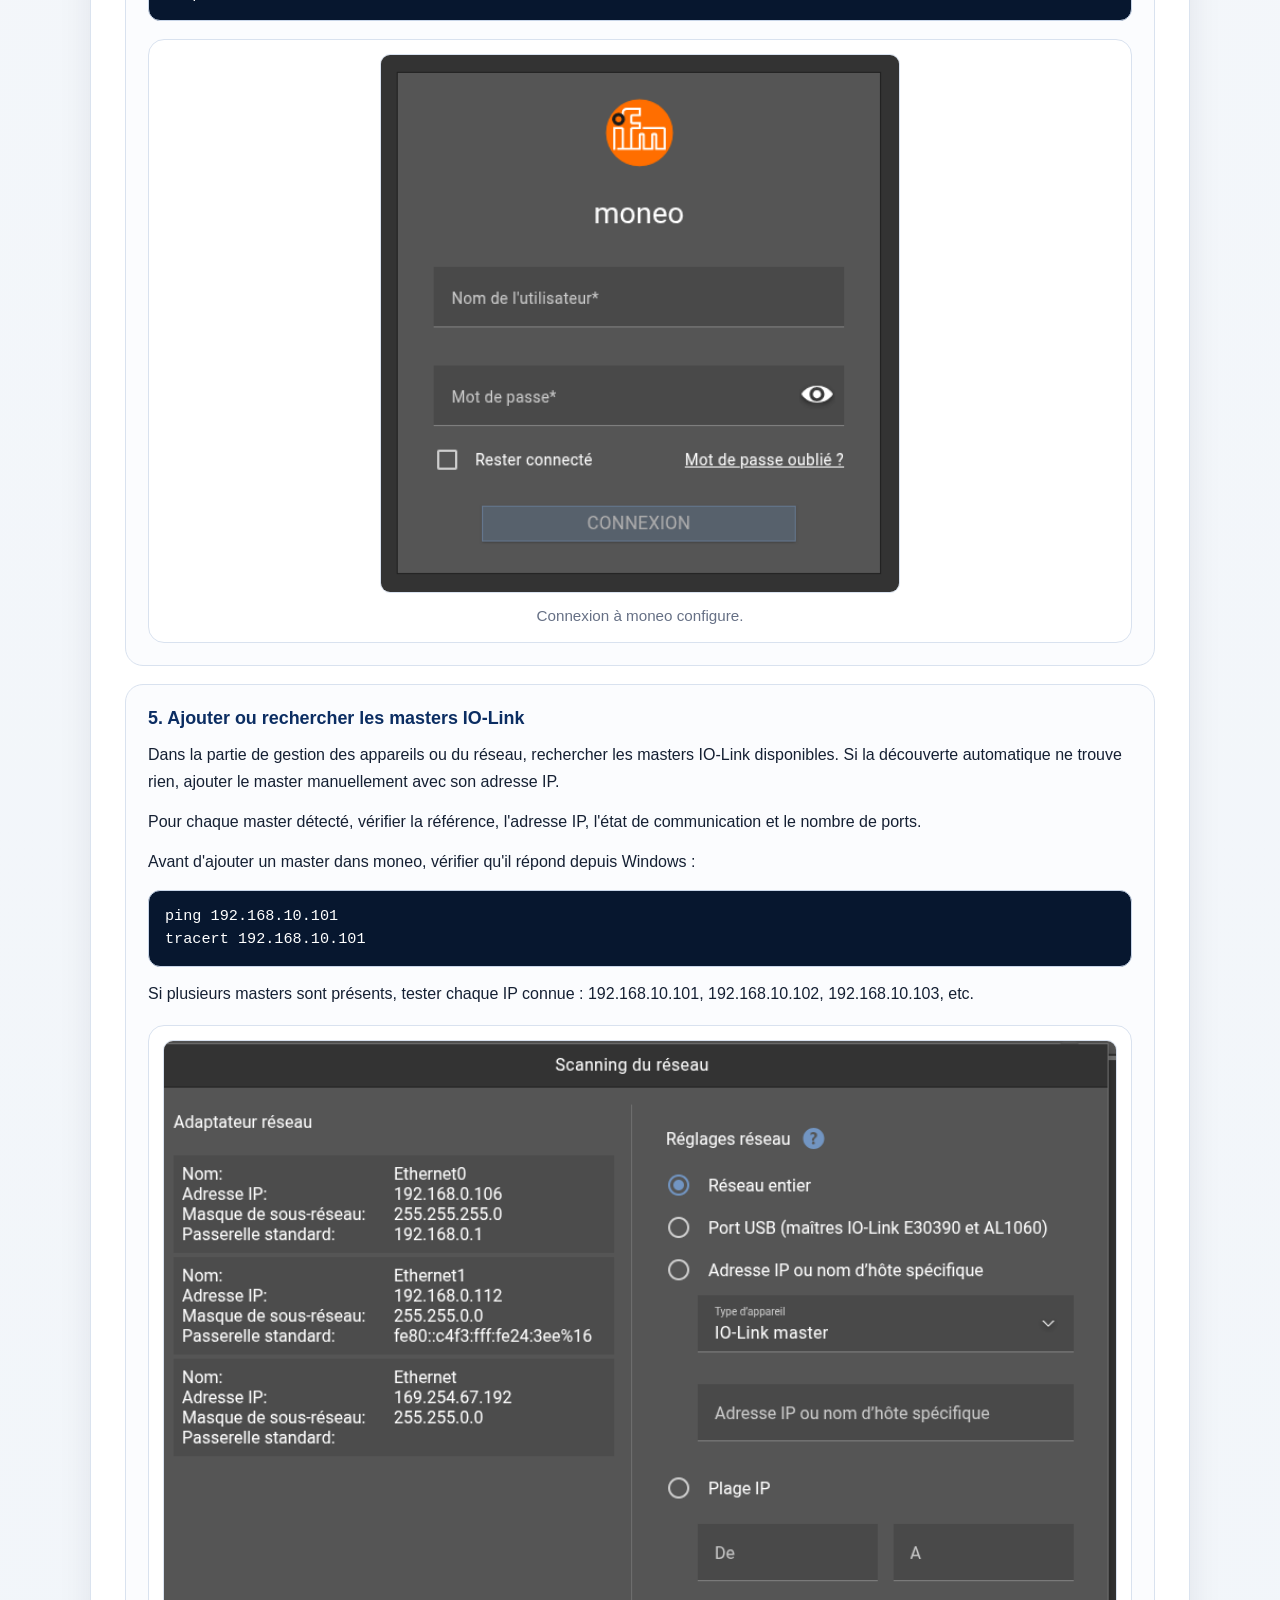
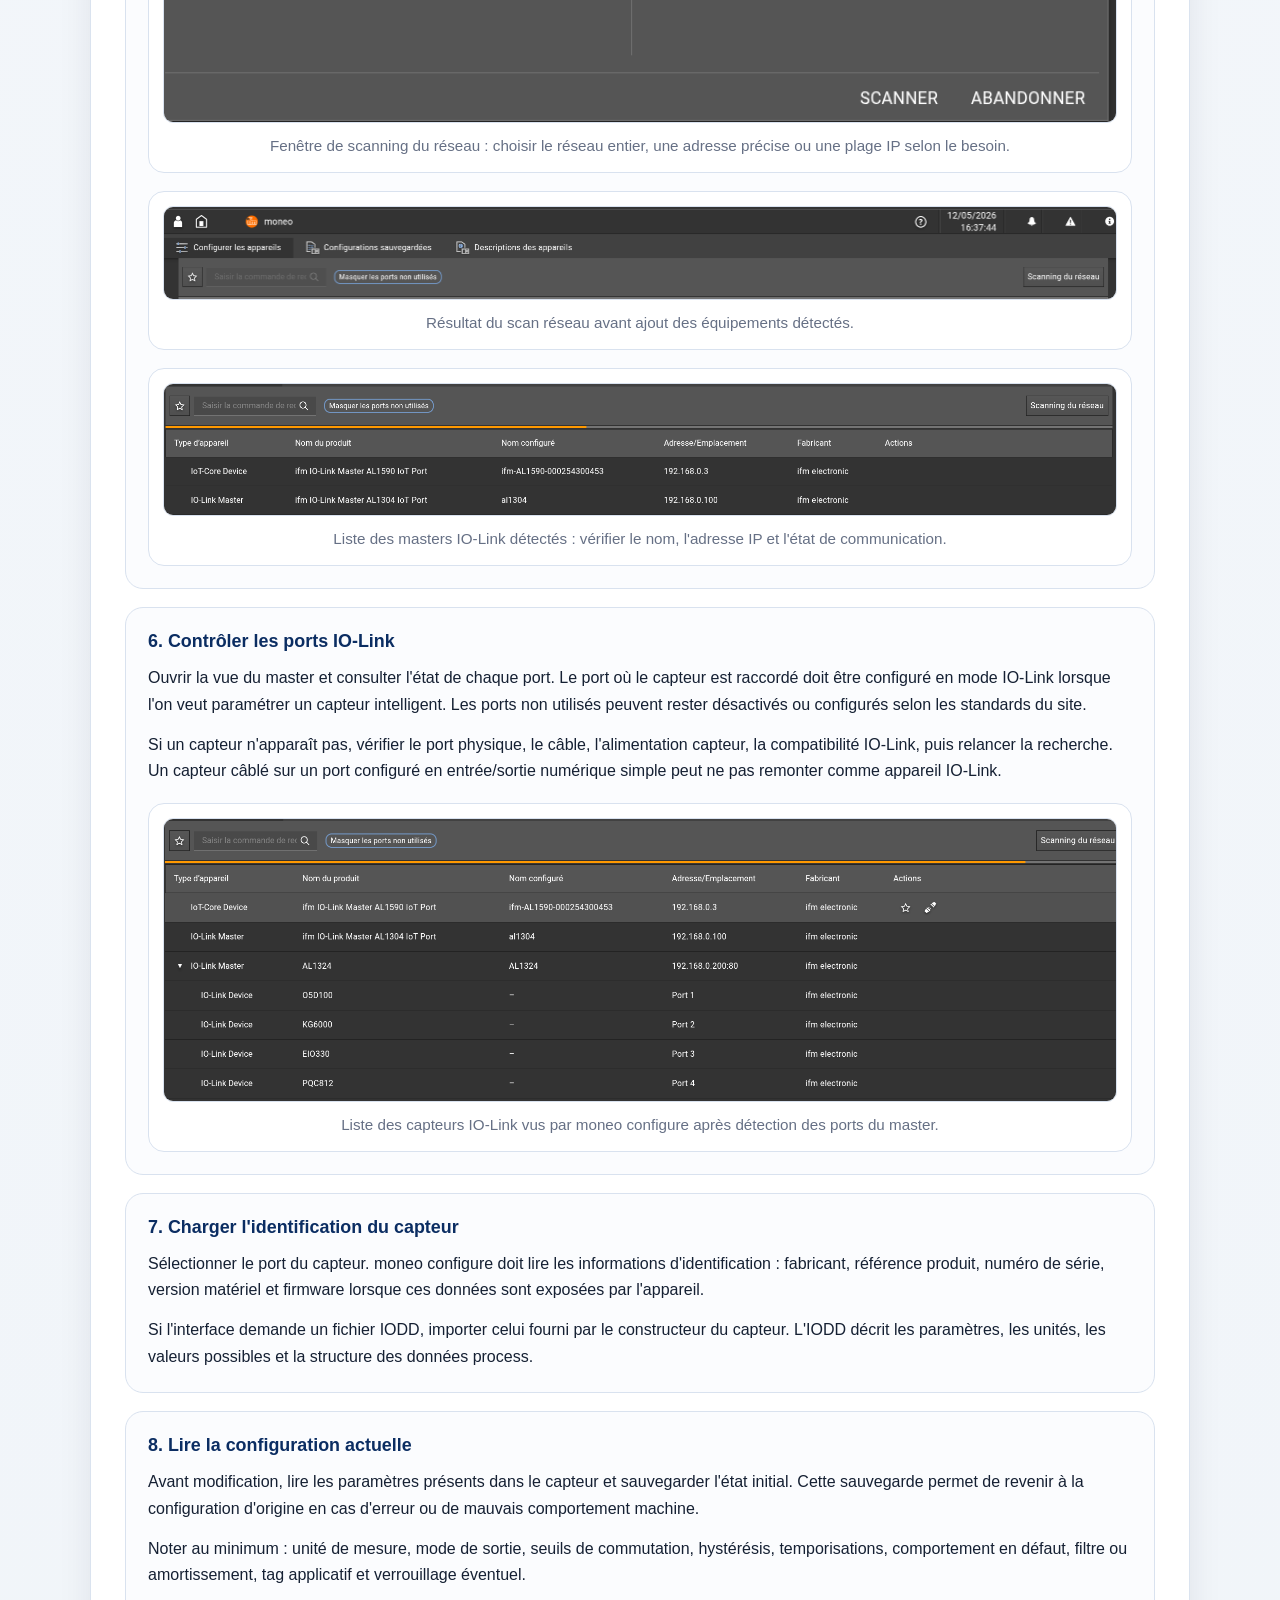
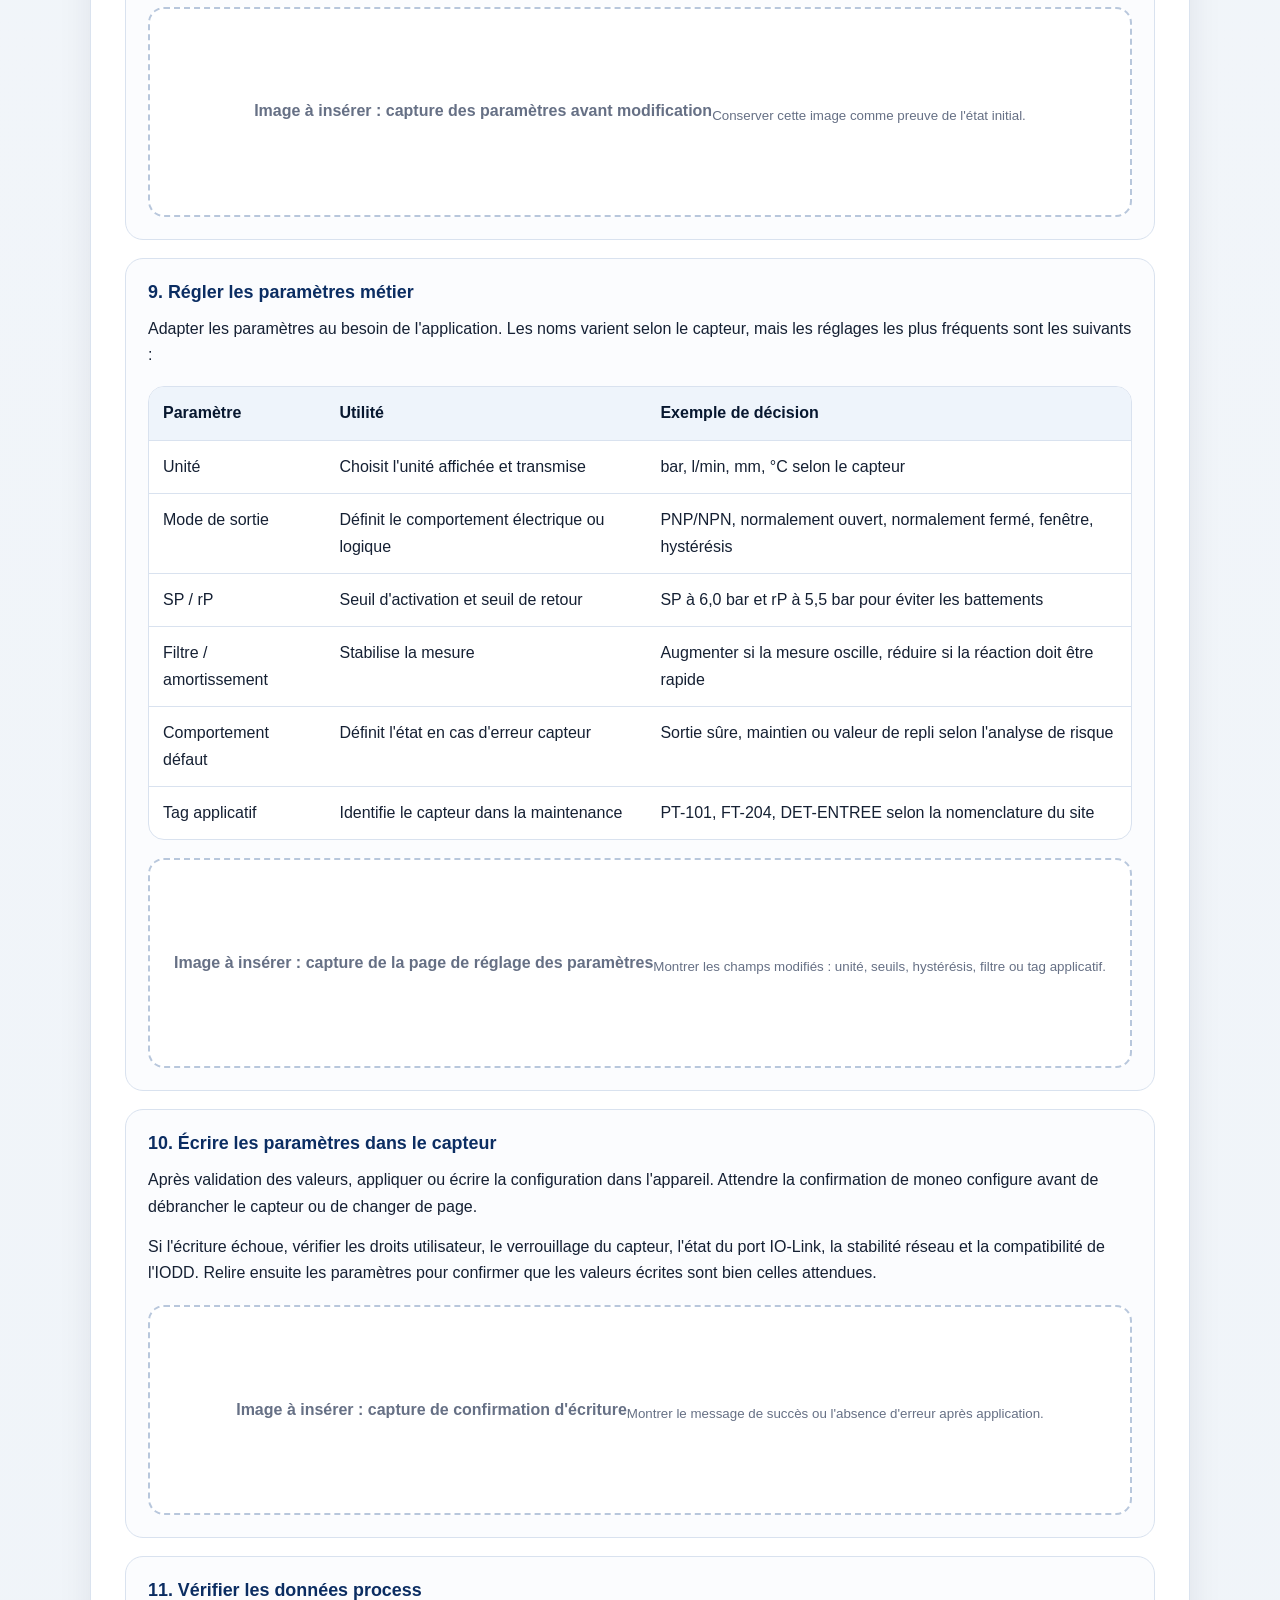
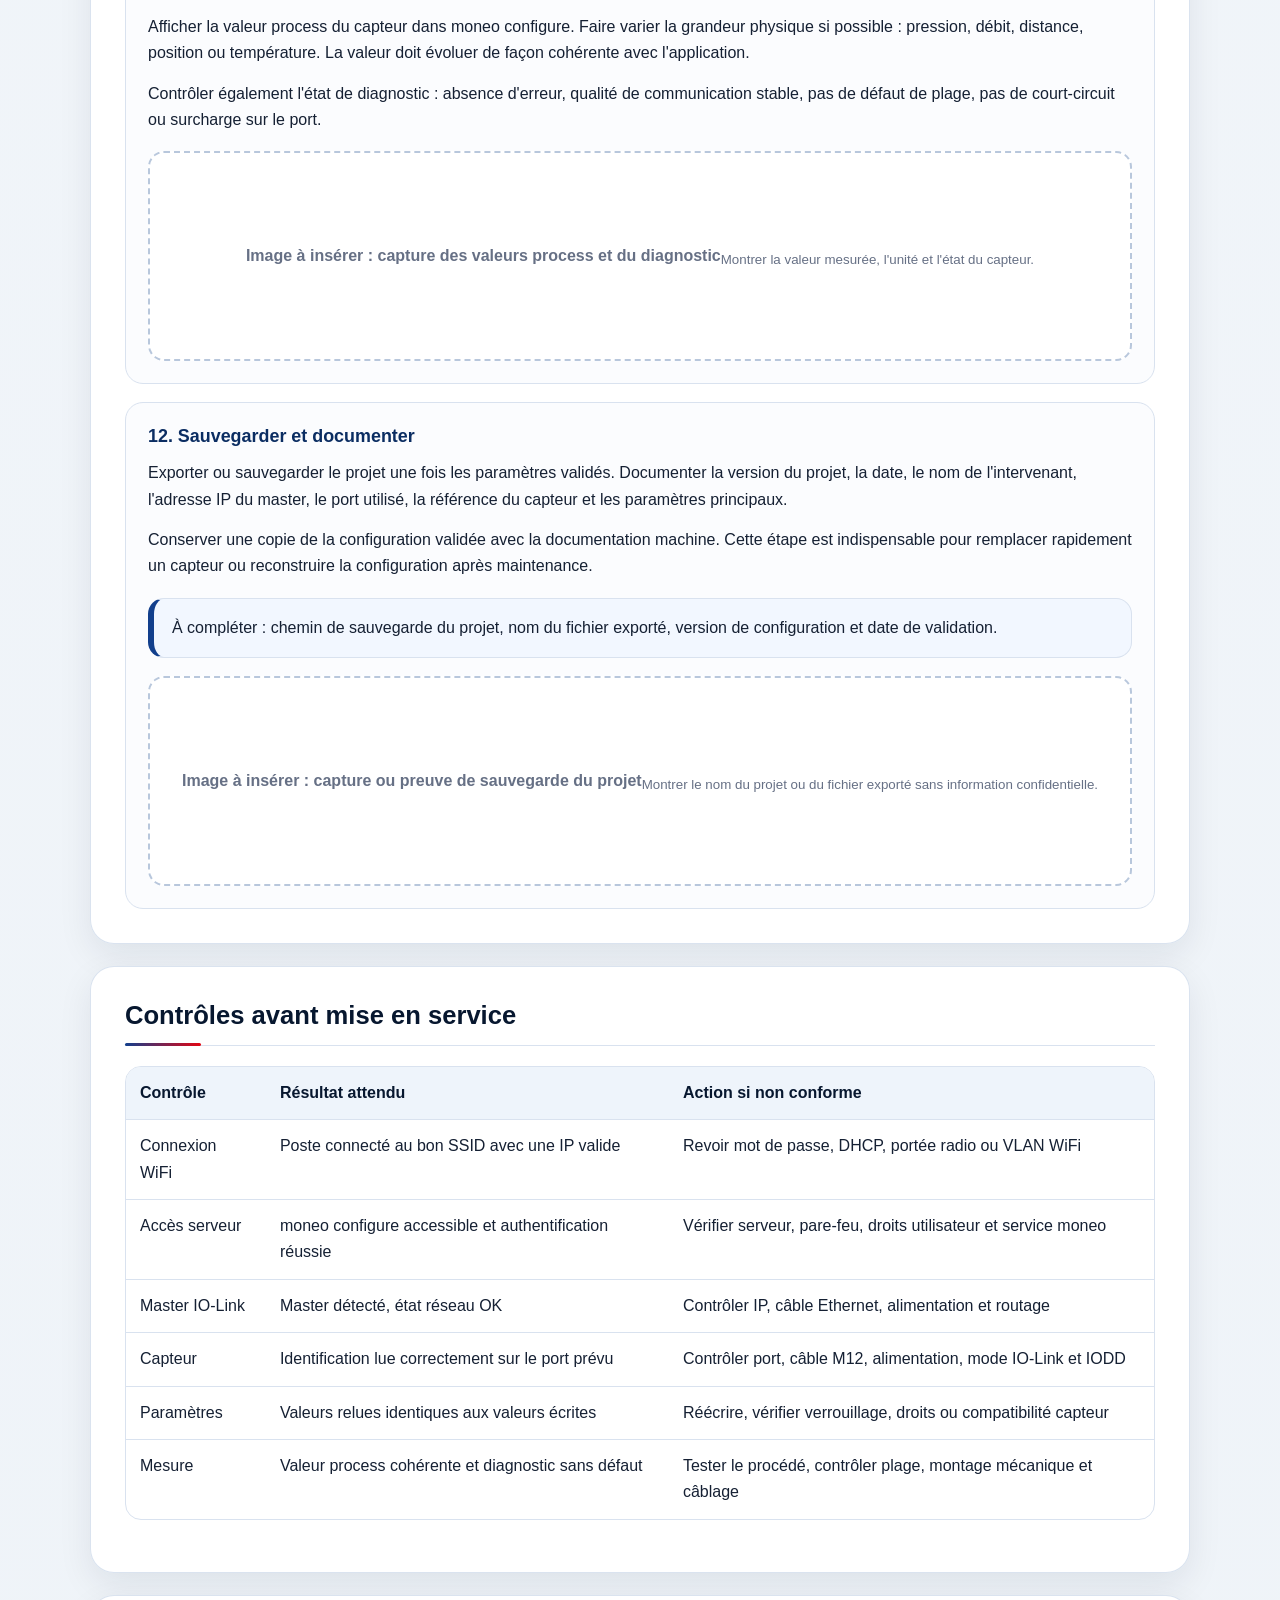
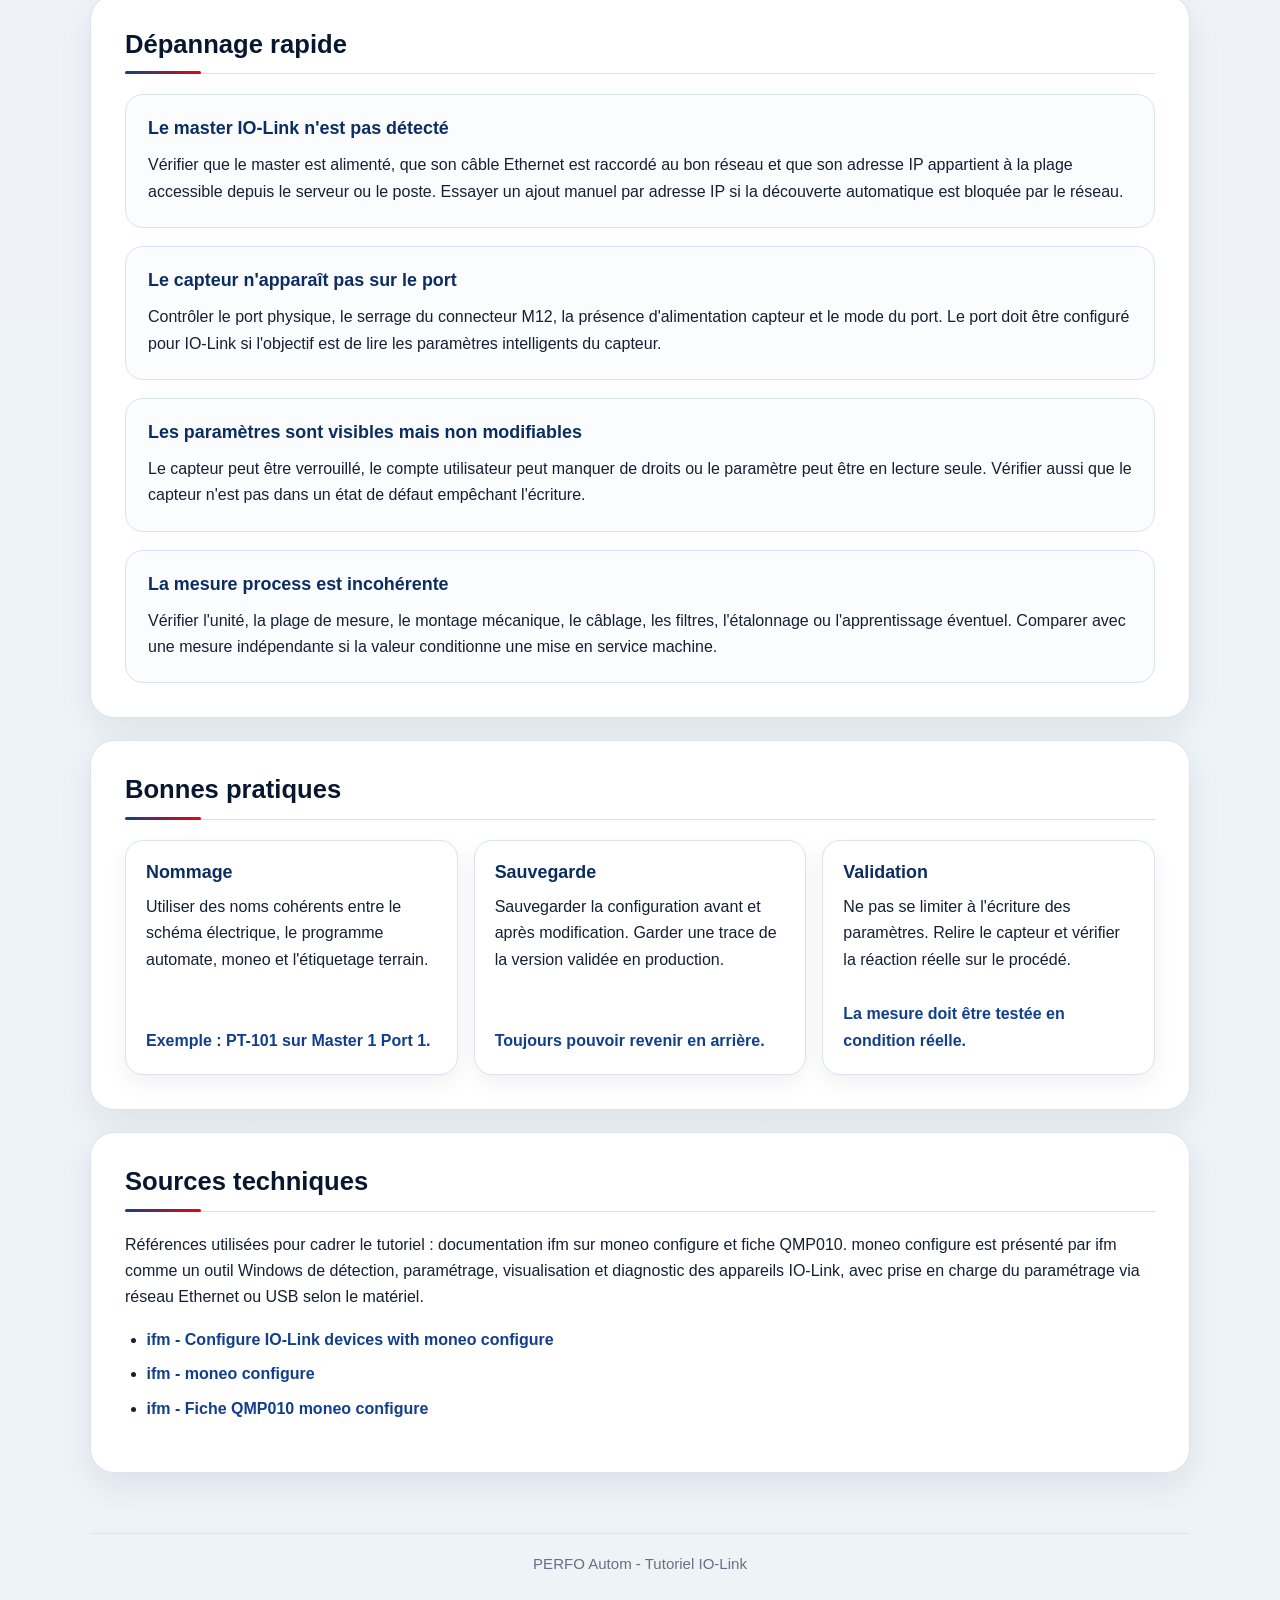
==== commit 30eb248c: "Add files via upload" ====
--- a/IoLink/Moneo_Ifm.html
+++ b/IoLink/Moneo_Ifm.html
@@ -4,26 +4,25 @@
   <meta charset="UTF-8">
   <meta name="viewport" content="width=device-width, initial-scale=1.0">
   <title>Tutoriel IO-Link avec moneo configure</title>
-  <link rel="stylesheet" href="/assets/css/perfo-tutos.css">
+  <link rel="stylesheet" href="../assets/css/perfo-tutos.css">
 </head>
 <body>
-  <header class="topbar">
-    <div class="wrap">
-      <div class="brand">
-        <img src="/assets/img/logo-perfo-blanc.svg" alt="Logo Perfo">
-        <div>
-          <strong>Tutoriel atelier</strong><br>
-          Configuration IO-Link avec moneo configure
-        </div>
-      </div>
-      <div class="hero">
-        <h1>Configurer un capteur IO-Link avec moneo configure</h1>
-        <p>Procédure complète pour se connecter au réseau WiFi, atteindre le serveur moneo, détecter les masters IO-Link, paramétrer un capteur et vérifier les valeurs process.</p>
-      </div>
+  <header class="site-header">
+    <div class="header-inner">
+      <div class="topbar">
+        <div class="brand">
+          <img src="../assets/img/logo-perfo-blanc.svg" alt="Logo PERFO">
+          <div class="brand-text">Tutoriel atelier</div>
+        </div>
+        <a class="home-link" href="../index.html">Retour au portail</a>
+      </div>
+      <div class="hero-kicker">IO-Link - ifm moneo</div>
+      <h1>Configurer un capteur IO-Link avec moneo configure</h1>
+      <p class="header-subtitle">Procédure complète pour se connecter au réseau WiFi, atteindre le serveur moneo, détecter les masters IO-Link, paramétrer un capteur et vérifier les valeurs process.</p>
     </div>
   </header>
 
-  <main>
+  <main class="container">
     <section>
       <h2>Objectif du tutoriel</h2>
       <p>
@@ -257,7 +256,6 @@
 tracert 192.168.10.20
 powershell -Command "Test-NetConnection 192.168.10.20 -Port 443"</pre>
           <p>Remplacer 192.168.10.20 par l'adresse IP réelle du serveur. Si moneo utilise HTTP au lieu de HTTPS, tester le port 80 à la place du port 443.</p>
-        
         </div>
 
         <div class="step">
@@ -267,8 +265,8 @@
           <pre class="cmd">https://192.168.10.20
 http://192.168.10.20</pre>
           <figure class="image-frame narrow">
-            <img src="/assets/img/ecran_connexion_moneo.png" alt="Connexion à moneo configure">
-            <figcaption>Connexion à moneo configure. </figcaption>
+            <img src="../assets/img/ecran_connexion_moneo.png" alt="Connexion à moneo configure">
+            <figcaption>Connexion à moneo configure.</figcaption>
           </figure>
         </div>
 
@@ -281,11 +279,15 @@
 tracert 192.168.10.101</pre>
           <p>Si plusieurs masters sont présents, tester chaque IP connue : 192.168.10.101, 192.168.10.102, 192.168.10.103, etc.</p>
           <figure class="image-frame">
-            <img src="/assets/img/scan_reseaux_2.png" alt="Fenêtre de scanning du réseau dans moneo configure">
+            <img src="../assets/img/scan_reseaux_2.png" alt="Fenêtre de scanning du réseau dans moneo configure">
             <figcaption>Fenêtre de scanning du réseau : choisir le réseau entier, une adresse précise ou une plage IP selon le besoin.</figcaption>
           </figure>
           <figure class="image-frame">
-            <img src="/assets/img/liste_master.png" alt="Liste des masters IO-Link détectés dans moneo configure">
+            <img src="../assets/img/scan_reseau_moneo.png" alt="Résultat du scan réseau dans moneo configure">
+            <figcaption>Résultat du scan réseau avant ajout des équipements détectés.</figcaption>
+          </figure>
+          <figure class="image-frame">
+            <img src="../assets/img/liste_master.png" alt="Liste des masters IO-Link détectés dans moneo configure">
             <figcaption>Liste des masters IO-Link détectés : vérifier le nom, l'adresse IP et l'état de communication.</figcaption>
           </figure>
         </div>
@@ -295,7 +297,7 @@
           <p>Ouvrir la vue du master et consulter l'état de chaque port. Le port où le capteur est raccordé doit être configuré en mode IO-Link lorsque l'on veut paramétrer un capteur intelligent. Les ports non utilisés peuvent rester désactivés ou configurés selon les standards du site.</p>
           <p>Si un capteur n'apparaît pas, vérifier le port physique, le câble, l'alimentation capteur, la compatibilité IO-Link, puis relancer la recherche. Un capteur câblé sur un port configuré en entrée/sortie numérique simple peut ne pas remonter comme appareil IO-Link.</p>
           <figure class="image-frame">
-            <img src="/assets/img/liste_capteur.png" alt="Liste des capteurs IO-Link raccordés au master">
+            <img src="../assets/img/liste_capteur.png" alt="Liste des capteurs IO-Link raccordés au master">
             <figcaption>Liste des capteurs IO-Link vus par moneo configure après détection des ports du master.</figcaption>
           </figure>
         </div>
@@ -502,5 +504,9 @@
       </ul>
     </section>
   </main>
+
+  <footer class="site-footer">
+    <div class="site-footer-inner">PERFO Autom - Tutoriel IO-Link</div>
+  </footer>
 </body>
 </html>
--- a/assets/css/perfo-tutos.css
+++ b/assets/css/perfo-tutos.css
@@ -1,208 +1,187 @@
-:root{--bg:#f4f7fb;--card:#fff;--text:#152033;--muted:#667085;--line:#d9e2ef;--blue:#123f8c;--blue2:#1d4fa8;--dark:#0b1d3a;--red:#e30613;--radius:22px}*{box-sizing:border-box}body{margin:0;font-family:Arial,sans-serif;background:var(--bg);color:var(--text);line-height:1.7}.topbar{background:linear-gradient(135deg,var(--dark),var(--blue));padding:28px 0;color:#fff}.wrap{max-width:1100px;margin:auto;padding:0 24px}.brand{display:flex;align-items:center;gap:20px}.brand img{height:58px}.hero{padding:48px 0 10px}.hero h1{font-size:3rem;line-height:1.05;margin:0 0 12px}main{max-width:1100px;margin:auto;padding:32px 24px 80px}section{background:var(--card);border:1px solid var(--line);border-radius:var(--radius);padding:32px;margin-bottom:26px;box-shadow:0 10px 30px rgba(18,63,140,.05)}h2{font-size:2rem;margin:0 0 22px;padding-bottom:12px;border-bottom:1px solid var(--line)}.notice{background:#fff4f4;border-left:5px solid var(--red);padding:18px;border-radius:14px;font-weight:600}.steps{display:grid;gap:18px}.step{border:1px solid var(--line);border-radius:18px;padding:22px;background:#fbfcfe}.step img{width:100%;border-radius:14px;margin-top:18px;border:1px solid var(--line)}.cards{display:grid;grid-template-columns:repeat(auto-fit,minmax(320px,1fr));gap:18px}.card-link{text-decoration:none;color:inherit;display:flex}.card{display:flex;flex-direction:column;justify-content:space-between;width:100%;min-height:220px;border:1px solid var(--line);border-radius:18px;padding:22px;background:#fbfcfe}.card-action{margin-top:auto;padding-top:18px;font-weight:700;color:var(--blue2)}table{width:100%;border-collapse:collapse}td,th{padding:14px;border:1px solid var(--line)}th{background:#edf3fc}
-
-.network-diagram{display:grid;grid-template-columns:1fr auto 1fr auto 1fr;gap:14px;align-items:center;margin:18px 0 24px;padding:20px;border:1px solid var(--line);border-radius:18px;background:#fbfcfe}
-.network-card{min-height:110px;padding:18px;border:3px solid var(--line);border-radius:18px;background:#fff;text-align:center;display:flex;flex-direction:column;justify-content:center}
-.network-card strong{display:block;font-size:1.25rem;line-height:1.25;color:var(--text)}
-.network-card span{display:block;margin-top:6px;color:var(--muted);font-size:.95rem}
-.network-arrow{display:flex;align-items:center;justify-content:center;min-width:74px;color:var(--blue);font-weight:700}
-.network-arrow::before{content:"";display:block;width:54px;border-top:4px solid var(--blue)}
-.network-arrow::after{content:"";display:block;border-top:10px solid transparent;border-bottom:10px solid transparent;border-left:18px solid var(--blue)}
-.network-down{grid-column:5;position:relative;min-height:76px;color:var(--blue);font-weight:700}
-.network-down::before{content:"";position:absolute;left:50%;top:8px;height:46px;border-left:4px solid var(--blue);transform:translateX(-50%)}
-.network-down::after{content:"";position:absolute;left:50%;top:52px;border-left:10px solid transparent;border-right:10px solid transparent;border-top:18px solid var(--blue);transform:translateX(-50%)}
-.network-caption{font-size:.9rem;color:var(--muted);text-align:center;margin-top:8px}
-.network-sensor{grid-column:5}
-.cmd{margin:14px 0;padding:14px 16px;border:1px solid #c8d5e8;border-radius:12px;background:#0b1d3a;color:#fff;overflow:auto;white-space:pre-wrap;font-family:Consolas,"Courier New",monospace;font-size:.95rem;line-height:1.55}
-.image-slot{margin-top:18px;min-height:210px;border:2px dashed #b8c7dc;border-radius:16px;background:#fff;display:flex;align-items:center;justify-content:center;text-align:center;color:var(--muted);padding:22px;font-weight:700}
-.image-slot small{display:block;margin-top:8px;font-weight:400}
-.image-frame{margin:18px 0 0;padding:14px;border:1px solid var(--line);border-radius:16px;background:#fff}
-.image-frame img{display:block;width:100%;height:auto;border-radius:10px;border:1px solid var(--line)}
-.image-frame.narrow img{max-width:520px;margin:auto}
-.image-frame figcaption{margin-top:10px;color:var(--muted);font-size:.95rem;text-align:center}
-.todo{background:#edf3fc;border-left:5px solid var(--blue);padding:14px 16px;border-radius:12px}
-
-@media (max-width:900px){
-  .hero h1{font-size:2.35rem}
-  .network-diagram{grid-template-columns:1fr;gap:10px}
-  .network-card,.network-sensor{grid-column:1}
-  .network-arrow{grid-column:1;min-height:42px;transform:rotate(90deg)}
-  .network-down{grid-column:1;min-height:42px}
-  .network-caption{display:none}
-}
-
-@media (max-width:620px){
-  main{padding:22px 14px 60px}
-  section{padding:22px}
-  .cards{grid-template-columns:1fr}
-  .hero h1{font-size:2rem}
-  table{display:block;overflow-x:auto}
-}
-
-
-
 :root {
-  --perfo-navy: #07172f;
-  --perfo-ink: #111827;
-  --perfo-muted: #607089;
-  --perfo-soft: #f4f7fb;
-  --perfo-card: #ffffff;
-  --perfo-border: #dfe7f2;
-  --perfo-blue: #123f8c;
-  --perfo-blue-2: #1f6fd1;
-  --perfo-red: #e30613;
-  --perfo-green: #15865c;
-  --perfo-yellow: #ffb020;
+  --color-bg: #f4f7fb;
+  --color-surface: #ffffff;
+  --color-surface-soft: #f8fbff;
+  --color-text: #152033;
+  --color-muted: #667085;
+  --color-border: #d9e2ef;
+  --color-navy: #07172f;
+  --color-blue: #123f8c;
+  --color-blue-light: #1f6fd1;
+  --color-red: #e30613;
+  --color-success: #15865c;
   --radius-xl: 24px;
   --radius-lg: 18px;
-  --shadow-soft: 0 18px 50px rgba(7, 23, 47, .10);
-  --shadow-card: 0 10px 30px rgba(7, 23, 47, .08);
-  --container: 1060px;
-}
-
-* { box-sizing: border-box; }
-html { scroll-behavior: smooth; }
+  --radius-md: 12px;
+  --shadow-card: 0 12px 34px rgba(7, 23, 47, .08);
+  --shadow-soft: 0 8px 22px rgba(7, 23, 47, .06);
+  --container: 1100px;
+}
+
+* {
+  box-sizing: border-box;
+}
+
+html {
+  scroll-behavior: smooth;
+}
+
 body {
   margin: 0;
   font-family: Inter, "Segoe UI", Roboto, Arial, sans-serif;
-  color: var(--perfo-ink);
-  background:
-    radial-gradient(circle at top left, rgba(31,111,209,.16), transparent 34rem),
-    linear-gradient(180deg, #f7f9fc 0%, #eef3f8 100%);
+  color: var(--color-text);
+  background: linear-gradient(180deg, #f7f9fc 0%, #eef3f8 100%);
   line-height: 1.65;
 }
-a { color: var(--perfo-blue); font-weight: 700; text-decoration: none; }
-a:hover { text-decoration: underline; }
-img { max-width: 100%; height: auto; }
+
+img {
+  max-width: 100%;
+  height: auto;
+}
+
+a {
+  color: var(--color-blue);
+  font-weight: 700;
+  text-decoration: none;
+}
+
+a:hover {
+  text-decoration: underline;
+}
+
 code {
-  background: #edf3fb;
-  color: #08285d;
+  padding: .12rem .4rem;
   border: 1px solid #d9e6f5;
   border-radius: 8px;
-  padding: .15rem .42rem;
+  color: #08285d;
+  background: #edf3fb;
   font-weight: 700;
   white-space: nowrap;
 }
 
 .site-header {
-  background: linear-gradient(135deg, var(--perfo-navy) 0%, #0b2d62 56%, #123f8c 100%);
   color: #fff;
-  position: relative;
-  overflow: hidden;
-}
-.site-header::after {
-  content: "";
-  position: absolute;
-  right: -140px;
-  top: -140px;
-  width: 420px;
-  height: 420px;
-  border-radius: 50%;
-  background: rgba(255,255,255,.08);
-}
+  background: linear-gradient(135deg, var(--color-navy) 0%, #0b2d62 58%, var(--color-blue) 100%);
+}
+
 .header-inner {
-  width: min(var(--container), calc(100% - 36px));
+  width: min(var(--container), calc(100% - 40px));
   margin: 0 auto;
-  padding: 30px 0 42px;
-  position: relative;
-  z-index: 1;
-}
+  padding: 30px 0 44px;
+}
+
 .topbar {
   display: flex;
+  align-items: center;
   justify-content: space-between;
+  gap: 20px;
+  margin-bottom: 34px;
+}
+
+.brand {
+  display: flex;
   align-items: center;
   gap: 18px;
-  margin-bottom: 34px;
-}
-.brand { display: flex; align-items: center; gap: 18px; }
-.brand img { width: 150px; display: block; }
-.brand-text { font-size: .92rem; opacity: .78; }
+  min-width: 0;
+}
+
+.brand img {
+  display: block;
+  width: 150px;
+  max-height: 64px;
+  object-fit: contain;
+}
+
+.brand-text {
+  color: rgba(255, 255, 255, .82);
+  font-size: .95rem;
+}
+
 .home-link {
+  display: inline-flex;
+  align-items: center;
+  justify-content: center;
+  min-height: 42px;
+  padding: 9px 14px;
+  border: 1px solid rgba(255, 255, 255, .28);
+  border-radius: 999px;
   color: #fff;
-  border: 1px solid rgba(255,255,255,.28);
-  background: rgba(255,255,255,.08);
-  padding: 10px 14px;
-  border-radius: 999px;
+  background: rgba(255, 255, 255, .09);
   font-size: .92rem;
-  backdrop-filter: blur(10px);
-}
-.home-link:hover { background: rgba(255,255,255,.16); text-decoration: none; }
+}
+
+.home-link:hover {
+  background: rgba(255, 255, 255, .16);
+  text-decoration: none;
+}
+
 .hero-kicker {
   display: inline-flex;
   align-items: center;
   gap: 8px;
-  border: 1px solid rgba(255,255,255,.26);
-  background: rgba(255,255,255,.08);
+  margin-bottom: 14px;
+  padding: 7px 12px;
+  border: 1px solid rgba(255, 255, 255, .26);
   border-radius: 999px;
-  padding: 7px 12px;
-  font-weight: 700;
+  background: rgba(255, 255, 255, .08);
   font-size: .86rem;
-  margin-bottom: 14px;
-}
+  font-weight: 800;
+}
+
 .hero-kicker::before {
   content: "";
   width: 8px;
   height: 8px;
   border-radius: 50%;
-  background: var(--perfo-red);
-  box-shadow: 0 0 0 5px rgba(227,6,19,.18);
-}
-h1 {
+  background: var(--color-red);
+  box-shadow: 0 0 0 5px rgba(227, 6, 19, .18);
+}
+
+.site-header h1 {
+  max-width: 900px;
   margin: 0;
   font-size: clamp(2rem, 4vw, 3.35rem);
-  line-height: 1.05;
-  letter-spacing: -.04em;
-}
+  line-height: 1.06;
+}
+
 .header-subtitle {
-  max-width: 760px;
+  max-width: 820px;
   margin: 14px 0 0;
-  color: rgba(255,255,255,.78);
+  color: rgba(255, 255, 255, .82);
   font-size: clamp(1rem, 1.6vw, 1.18rem);
 }
 
 .container {
-  width: min(var(--container), calc(100% - 36px));
-  margin: 34px auto 42px;
+  width: min(var(--container), calc(100% - 40px));
+  margin: 34px auto 60px;
+}
+
+section,
+.category,
+.content-card {
+  margin: 22px 0;
+  padding: clamp(22px, 3vw, 34px);
+  border: 1px solid rgba(217, 226, 239, .95);
+  border-radius: var(--radius-xl);
+  background: rgba(255, 255, 255, .96);
+  box-shadow: var(--shadow-card);
+}
+
+section:first-child,
+.category:first-child {
+  margin-top: 0;
+}
+
+h2 {
   position: relative;
-  z-index: 2;
-}
-
-.hero {
-  background: rgba(255,255,255,.94);
-  border: 1px solid rgba(223,231,242,.92);
-  border-radius: var(--radius-xl);
-  box-shadow: var(--shadow-card);
-  padding: clamp(22px, 3vw, 34px);
-  margin: 0 0 22px;
-}
-.hero h1 {
-  font-size: clamp(1.65rem, 2.6vw, 2.25rem);
-  color: var(--perfo-navy);
-  margin: 0 0 12px;
-}
-.hero .subtitle {
-  color: var(--perfo-muted);
-  margin: 0;
-}
-
-.content-card, section, .category {
-  background: rgba(255,255,255,.94);
-  border: 1px solid rgba(223,231,242,.92);
-  border-radius: var(--radius-xl);
-  box-shadow: var(--shadow-card);
-  padding: clamp(22px, 3vw, 34px);
-  margin: 22px 0;
-}
-section:first-child { margin-top: 0; }
-h2 {
-  color: var(--perfo-navy);
-  margin: 0 0 18px;
+  margin: 0 0 20px;
+  padding-bottom: 14px;
+  border-bottom: 1px solid var(--color-border);
+  color: var(--color-navy);
   font-size: clamp(1.35rem, 2vw, 1.85rem);
   line-height: 1.16;
-  letter-spacing: -.025em;
-  padding-bottom: 14px;
-  border-bottom: 1px solid var(--perfo-border);
-  position: relative;
-}
+}
+
 h2::after {
   content: "";
   position: absolute;
@@ -211,208 +190,484 @@
   width: 76px;
   height: 3px;
   border-radius: 999px;
-  background: linear-gradient(90deg, var(--perfo-blue), var(--perfo-red));
-}
-h3 { color: #0b2d62; margin-top: 24px; }
-ul, ol { padding-left: 1.35rem; }
-li { margin: .55rem 0; }
-
-.notice, .important, .tip, .info {
-  margin: 20px 0;
+  background: linear-gradient(90deg, var(--color-blue), var(--color-red));
+}
+
+h3 {
+  margin: 0 0 10px;
+  color: #0b2d62;
+  font-size: 1.12rem;
+  line-height: 1.28;
+}
+
+p {
+  margin: 0 0 14px;
+}
+
+p:last-child {
+  margin-bottom: 0;
+}
+
+ul,
+ol {
+  padding-left: 1.35rem;
+}
+
+li {
+  margin: .5rem 0;
+}
+
+.notice,
+.important,
+.tip,
+.info,
+.todo {
+  margin: 18px 0;
   padding: 16px 18px;
+  border: 1px solid var(--color-border);
+  border-left-width: 6px;
   border-radius: 16px;
-  border: 1px solid var(--perfo-border);
-  background: #f8fbff;
-}
-.notice, .important {
-  border-left: 6px solid var(--perfo-red);
+  background: var(--color-surface-soft);
+}
+
+.notice,
+.important {
+  border-left-color: var(--color-red);
   background: #fff6f7;
-}
-.tip, .info {
-  border-left: 6px solid var(--perfo-blue);
+  font-weight: 700;
+}
+
+.tip,
+.info,
+.todo {
+  border-left-color: var(--color-blue);
   background: #f2f7ff;
 }
 
-.steps { counter-reset: step; padding: 0; list-style: none; }
-.steps > li {
-  counter-increment: step;
-  position: relative;
-  padding: 18px 18px 18px 62px;
-  margin: 14px 0;
-  background: #f9fbfe;
-  border: 1px solid var(--perfo-border);
-  border-radius: 18px;
-}
-.steps > li::before {
-  content: counter(step);
-  position: absolute;
-  left: 18px;
-  top: 18px;
-  width: 30px;
-  height: 30px;
-  border-radius: 50%;
+.cards,
+.card-grid,
+.tutorial-grid {
   display: grid;
-  place-items: center;
-  color: #fff;
-  font-weight: 900;
-  background: linear-gradient(135deg, var(--perfo-blue), var(--perfo-blue-2));
-}
-
-.card-grid, .cards, .tutorial-grid {
-  display: grid;
-  grid-template-columns: repeat(auto-fit, minmax(240px, 1fr));
+  grid-template-columns: repeat(auto-fit, minmax(250px, 1fr));
   gap: 16px;
   margin-top: 18px;
 }
-.card-link {
-  display: flex;
-  height: 100%;
+
+.card-link,
+.tutorial-card {
+  display: flex;
+  min-height: 100%;
   color: inherit;
   text-decoration: none;
 }
-.card, .tutorial-card {
+
+.card,
+.tutorial-card {
+  width: 100%;
+  min-height: 190px;
+  padding: 20px;
+  border: 1px solid var(--color-border);
+  border-radius: var(--radius-lg);
+  background: var(--color-surface);
+  box-shadow: var(--shadow-soft);
+}
+
+.card {
+  display: flex;
+  flex-direction: column;
+}
+
+.tutorial-card {
+  display: block;
+  transition: transform .18s ease, box-shadow .18s ease, border-color .18s ease;
+}
+
+.card-link:hover,
+.tutorial-card:hover {
+  text-decoration: none;
+}
+
+.tutorial-card:hover {
+  transform: translateY(-3px);
+  border-color: rgba(31, 101, 216, .42);
+  box-shadow: var(--shadow-card);
+}
+
+.tutorial-card strong {
+  display: block;
+  color: var(--color-navy);
+  font-size: 1.06rem;
+}
+
+.tutorial-card span {
+  display: block;
+  margin-top: 8px;
+  color: var(--color-muted);
+  font-weight: 500;
+}
+
+.card-action {
+  margin-top: auto;
+  padding-top: 14px;
+  color: var(--color-blue);
+  font-weight: 900;
+}
+
+.steps {
+  display: grid;
+  gap: 18px;
+  margin-top: 18px;
+}
+
+.step {
+  padding: 22px;
+  border: 1px solid var(--color-border);
+  border-radius: var(--radius-lg);
+  background: #fbfcfe;
+}
+
+.step h3 {
+  margin-bottom: 12px;
+}
+
+.cmd {
+  margin: 14px 0;
+  padding: 14px 16px;
+  overflow: auto;
+  border: 1px solid #c8d5e8;
+  border-radius: var(--radius-md);
+  color: #fff;
+  background: var(--color-navy);
+  font-family: Consolas, "Courier New", monospace;
+  font-size: .95rem;
+  line-height: 1.55;
+  white-space: pre-wrap;
+}
+
+.network-diagram {
+  display: grid;
+  grid-template-columns: 1fr auto 1fr auto 1fr;
+  gap: 14px;
+  align-items: center;
+  margin: 18px 0 24px;
+  padding: 20px;
+  border: 1px solid var(--color-border);
+  border-radius: var(--radius-lg);
+  background: #fbfcfe;
+}
+
+.network-card {
+  min-height: 110px;
+  padding: 18px;
+  border: 3px solid var(--color-border);
+  border-radius: var(--radius-lg);
   background: #fff;
-  border: 1px solid var(--perfo-border);
-  border-radius: 20px;
-  padding: 20px;
-  box-shadow: 0 8px 22px rgba(7,23,47,.06);
-  transition: transform .18s ease, box-shadow .18s ease, border-color .18s ease;
-  height: 100%;
+  text-align: center;
+  display: flex;
+  flex-direction: column;
+  justify-content: center;
+}
+
+.network-card strong {
+  display: block;
+  color: var(--color-text);
+  font-size: 1.22rem;
+  line-height: 1.25;
+}
+
+.network-card span {
+  display: block;
+  margin-top: 6px;
+  color: var(--color-muted);
+  font-size: .95rem;
+}
+
+.network-arrow {
+  display: flex;
+  align-items: center;
+  justify-content: center;
+  min-width: 74px;
+}
+
+.network-arrow::before {
+  content: "";
+  display: block;
+  width: 54px;
+  border-top: 4px solid var(--color-blue);
+}
+
+.network-arrow::after {
+  content: "";
+  display: block;
+  border-top: 10px solid transparent;
+  border-bottom: 10px solid transparent;
+  border-left: 18px solid var(--color-blue);
+}
+
+.network-caption {
+  margin-top: 8px;
+  color: var(--color-muted);
+  font-size: .9rem;
+  text-align: center;
+}
+
+.network-down {
+  position: relative;
+  grid-column: 5;
+  min-height: 76px;
+}
+
+.network-down::before {
+  content: "";
+  position: absolute;
+  top: 8px;
+  left: 50%;
+  height: 46px;
+  border-left: 4px solid var(--color-blue);
+  transform: translateX(-50%);
+}
+
+.network-down::after {
+  content: "";
+  position: absolute;
+  top: 52px;
+  left: 50%;
+  border-left: 10px solid transparent;
+  border-right: 10px solid transparent;
+  border-top: 18px solid var(--color-blue);
+  transform: translateX(-50%);
+}
+
+.network-sensor {
+  grid-column: 5;
+}
+
+.image-slot {
+  margin-top: 18px;
+  min-height: 210px;
+  padding: 22px;
+  border: 2px dashed #b8c7dc;
+  border-radius: 16px;
+  color: var(--color-muted);
+  background: #fff;
+  display: flex;
+  align-items: center;
+  justify-content: center;
+  text-align: center;
+  font-weight: 800;
+}
+
+.image-slot small {
+  display: block;
+  margin-top: 8px;
+  font-weight: 400;
+}
+
+.image-frame {
+  margin: 18px 0 0;
+  padding: 14px;
+  border: 1px solid var(--color-border);
+  border-radius: 16px;
+  background: #fff;
+}
+
+.image-frame img {
+  display: block;
   width: 100%;
-  display: flex;
-  flex-direction: column;
-}
-.card p, .tutorial-card p {
-  margin-bottom: 0;
-}
-.tutorial-card { display: block; color: inherit; font-weight: 400; text-decoration: none; }
-.card-link:hover, .tutorial-card:hover { text-decoration: none; }
-.card-link:hover .card, .tutorial-card:hover {
-  transform: translateY(-3px);
-  box-shadow: var(--shadow-card);
-  border-color: rgba(31, 101, 216, .45);
-}
-.tutorial-card strong, .card strong, .card h3 { color: var(--perfo-navy); }
-.card h3 { margin: 0 0 8px; font-size: 1.05rem; }
-.tutorial-card span { display: block; color: var(--perfo-muted); margin-top: 8px; font-weight: 500; }
-.card-action {
-  display: inline-flex;
-  align-items: center;
-  gap: 6px;
-  margin-top: auto;
-  padding-top: 18px;
-  font-weight: 900;
-  color: var(--perfo-blue);
-}
-.card-link:hover .card-action { color: var(--perfo-blue-2); }
-
-.btn-row { display: flex; flex-wrap: wrap; gap: 12px; margin-top: 20px; }
+  height: auto;
+  border: 1px solid var(--color-border);
+  border-radius: 10px;
+}
+
+.image-frame.narrow img {
+  max-width: 520px;
+  margin: auto;
+}
+
+.image-frame figcaption {
+  margin-top: 10px;
+  color: var(--color-muted);
+  font-size: .95rem;
+  text-align: center;
+}
+
+table {
+  width: 100%;
+  margin: 18px 0;
+  border: 1px solid var(--color-border);
+  border-collapse: separate;
+  border-spacing: 0;
+  border-radius: 16px;
+  overflow: hidden;
+  background: #fff;
+}
+
+th,
+td {
+  padding: 13px 14px;
+  border-bottom: 1px solid var(--color-border);
+  text-align: left;
+  vertical-align: top;
+}
+
+th {
+  color: var(--color-navy);
+  background: #eef4fb;
+}
+
+tr:last-child td {
+  border-bottom: 0;
+}
+
+.btn-row {
+  display: flex;
+  flex-wrap: wrap;
+  gap: 12px;
+  margin-top: 20px;
+}
+
 .btn {
   display: inline-flex;
   align-items: center;
   justify-content: center;
-  gap: 8px;
   min-height: 44px;
   padding: 11px 17px;
+  border-radius: 999px;
   color: #fff;
-  max-width: 100%;
-  overflow-wrap: anywhere;
+  background: linear-gradient(135deg, var(--color-blue), var(--color-blue-light));
+  font-weight: 800;
   text-align: center;
-  background: linear-gradient(135deg, var(--perfo-blue), var(--perfo-blue-2));
-  border-radius: 999px;
-  font-weight: 800;
-  box-shadow: 0 10px 24px rgba(18,63,140,.18);
-}
-.btn:hover { text-decoration: none; filter: brightness(1.04); }
-.btn.secondary { background: linear-gradient(135deg, var(--perfo-navy), #203a63); }
-
-.screenshot-placeholder {
-  min-height: 260px;
-  margin: 22px 0;
-  padding: 16px;
-  border: 1px dashed #b9c7d9;
-  border-radius: 20px;
-  background: #f8fbff;
-  display: flex;
-  align-items: center;
-  justify-content: center;
-  color: var(--perfo-muted);
-}
-.screenshot-placeholder img {
-  max-width: 100%;
-  max-height: 520px;
-  object-fit: contain;
-  border-radius: 14px;
-  box-shadow: 0 10px 30px rgba(7,23,47,.12);
-}
-
-table {
-  width: 100%;
-  border-collapse: separate;
-  border-spacing: 0;
-  margin: 18px 0;
-  overflow: hidden;
-  border: 1px solid var(--perfo-border);
-  border-radius: 16px;
-  background: #fff;
-}
-th, td { padding: 13px 14px; text-align: left; vertical-align: top; border-bottom: 1px solid var(--perfo-border); }
-th { background: #eef4fb; color: var(--perfo-navy); }
-tr:last-child td { border-bottom: 0; }
-.platform-badge { display:inline-flex; padding: 4px 10px; border-radius:999px; color:#fff; background:var(--perfo-blue); font-size:.78rem; }
-.badge-android { background:#4f8b2f; } .badge-ios { background:#111827; } .badge-desktop { background:var(--perfo-blue); }
+  box-shadow: 0 10px 24px rgba(18, 63, 140, .18);
+}
+
+.btn:hover {
+  filter: brightness(1.04);
+  text-decoration: none;
+}
 
 .site-footer {
-  width: min(var(--container), calc(100% - 36px));
+  width: min(var(--container), calc(100% - 40px));
   margin: 0 auto 28px;
-  color: var(--perfo-muted);
+  color: var(--color-muted);
   text-align: center;
   font-size: .94rem;
 }
+
 .site-footer-inner {
-  border-top: 1px solid var(--perfo-border);
   padding-top: 18px;
-}
-.site-footer a { color: var(--perfo-blue); }
+  border-top: 1px solid var(--color-border);
+}
+
+@media (max-width: 900px) {
+  .network-diagram {
+    grid-template-columns: 1fr;
+    gap: 10px;
+  }
+
+  .network-card,
+  .network-sensor {
+    grid-column: 1;
+  }
+
+  .network-arrow {
+    grid-column: 1;
+    min-height: 42px;
+    transform: rotate(90deg);
+  }
+
+  .network-down {
+    grid-column: 1;
+    min-height: 42px;
+  }
+
+  .network-caption {
+    display: none;
+  }
+}
 
 @media (max-width: 720px) {
-  .topbar { align-items: flex-start; flex-direction: column; }
-  .brand img { width: 128px; }
-  .container { width: min(100% - 24px, var(--container)); }
-  .header-inner { width: min(100% - 24px, var(--container)); padding-bottom: 36px; }
-  
-.hero {
-  background: rgba(255,255,255,.94);
-  border: 1px solid rgba(223,231,242,.92);
-  border-radius: var(--radius-xl);
-  box-shadow: var(--shadow-card);
-  padding: clamp(22px, 3vw, 34px);
-  margin: 0 0 22px;
-}
-.hero h1 {
-  font-size: clamp(1.65rem, 2.6vw, 2.25rem);
-  color: var(--perfo-navy);
-  margin: 0 0 12px;
-}
-.hero .subtitle {
-  color: var(--perfo-muted);
-  margin: 0;
-}
-
-.content-card, section, .category { border-radius: 18px; padding: 20px; }
-  .home-link { width: 100%; text-align: center; }
-  table { display: block; overflow-x: auto; }
-  .btn-row { flex-direction: column; }
-  .btn { width: 100%; }
+  .header-inner,
+  .container,
+  .site-footer {
+    width: min(100% - 24px, var(--container));
+  }
+
+  .header-inner {
+    padding-bottom: 36px;
+  }
+
+  .topbar {
+    align-items: flex-start;
+    flex-direction: column;
+  }
+
+  .brand img {
+    width: 128px;
+  }
+
+  section,
+  .category,
+  .content-card {
+    padding: 20px;
+    border-radius: 18px;
+  }
+
+  .cards,
+  .card-grid,
+  .tutorial-grid {
+    grid-template-columns: 1fr;
+  }
+
+  table {
+    display: block;
+    overflow-x: auto;
+  }
+
+  .btn-row {
+    flex-direction: column;
+  }
+
+  .btn,
+  .home-link {
+    width: 100%;
+  }
 }
 
 @media print {
-  body { background: #fff; color: #000; }
-  .site-header { background: #fff; color: #000; border-bottom: 2px solid #111; }
-  .site-header::after, .home-link { display: none; }
-  .brand img { content: url('../img/logo-perfo.svg'); }
-  .container { margin: 18px auto; width: 100%; }
-  section, .category, .content-card { box-shadow: none; break-inside: avoid; page-break-inside: avoid; }
-  .btn-row { display: none; }
-  a { color: #000; text-decoration: none; }
-}
+  body {
+    color: #000;
+    background: #fff;
+  }
+
+  .site-header {
+    color: #000;
+    background: #fff;
+    border-bottom: 2px solid #111;
+  }
+
+  .home-link {
+    display: none;
+  }
+
+  .brand img {
+    content: url("../img/logo-perfo.svg");
+  }
+
+  .container {
+    width: 100%;
+    margin: 18px auto;
+  }
+
+  section,
+  .category,
+  .content-card {
+    box-shadow: none;
+    break-inside: avoid;
+    page-break-inside: avoid;
+  }
+
+  a {
+    color: #000;
+    text-decoration: none;
+  }
+}
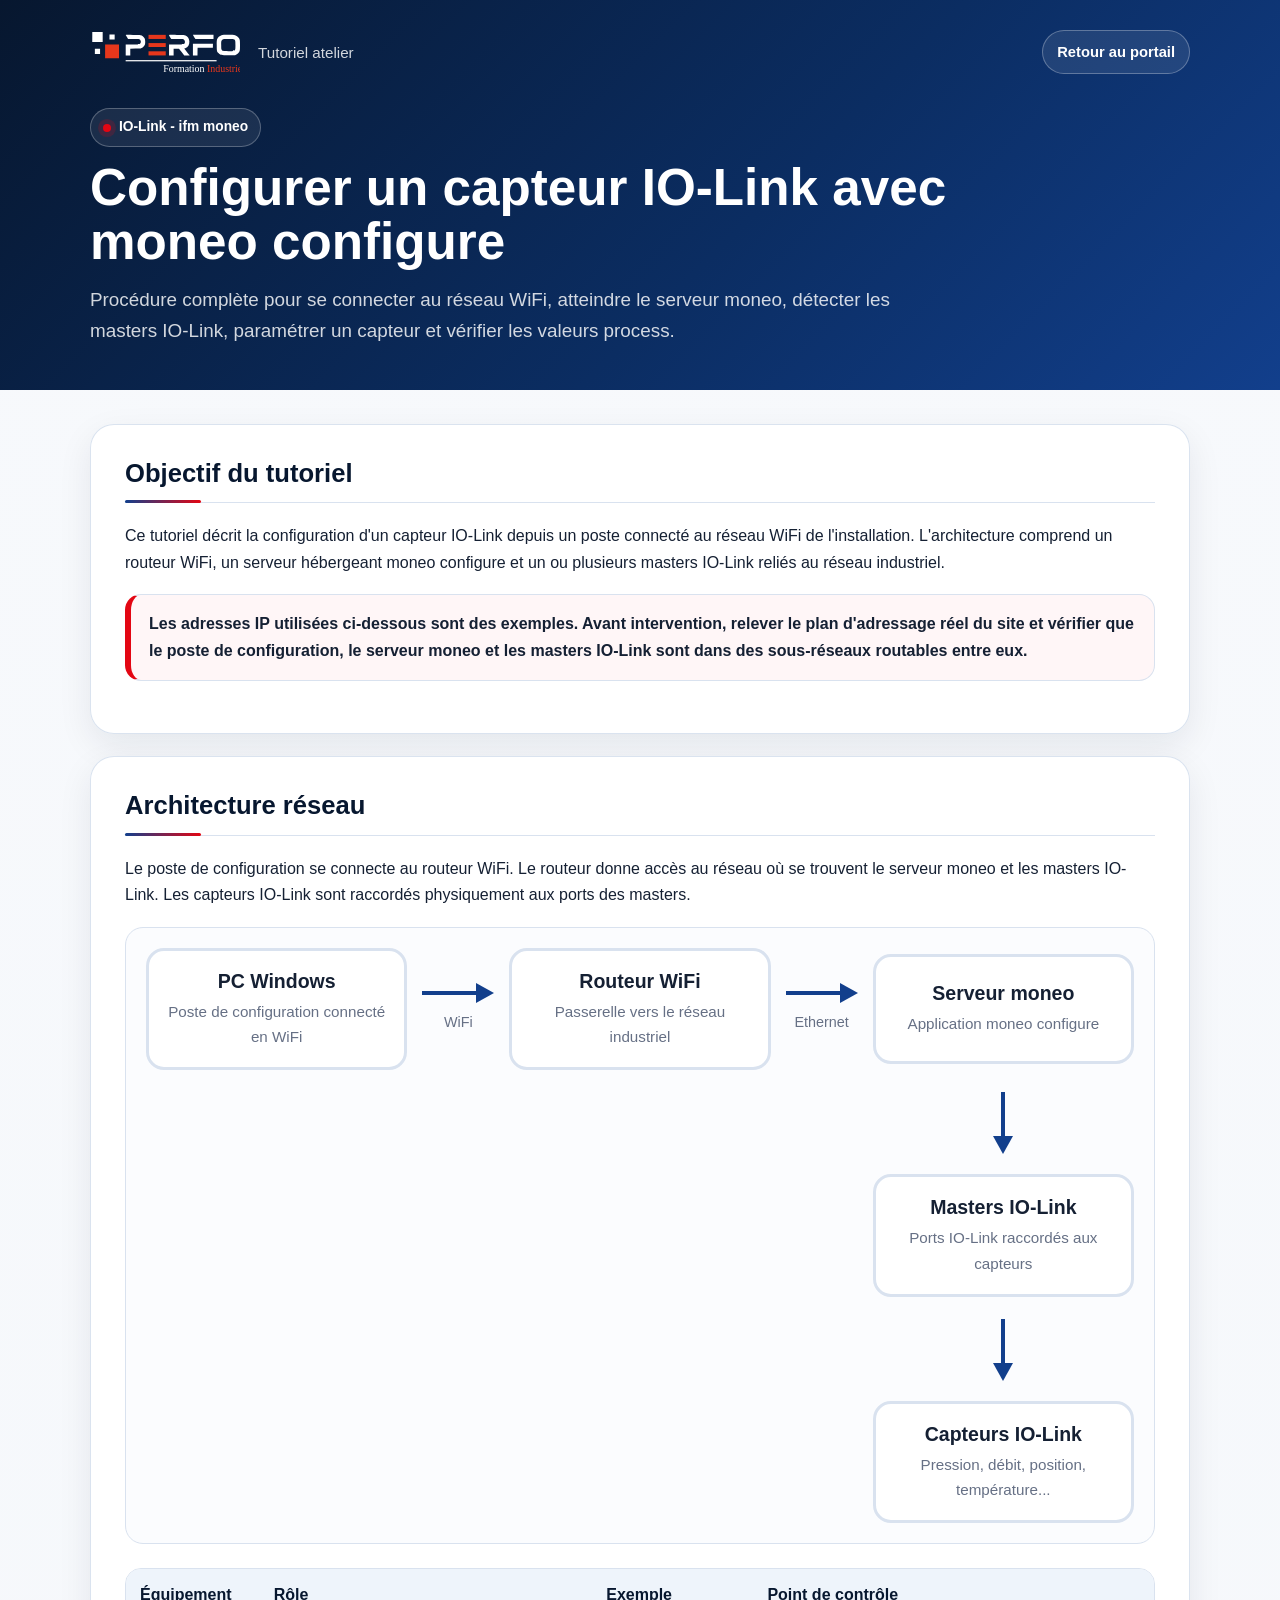
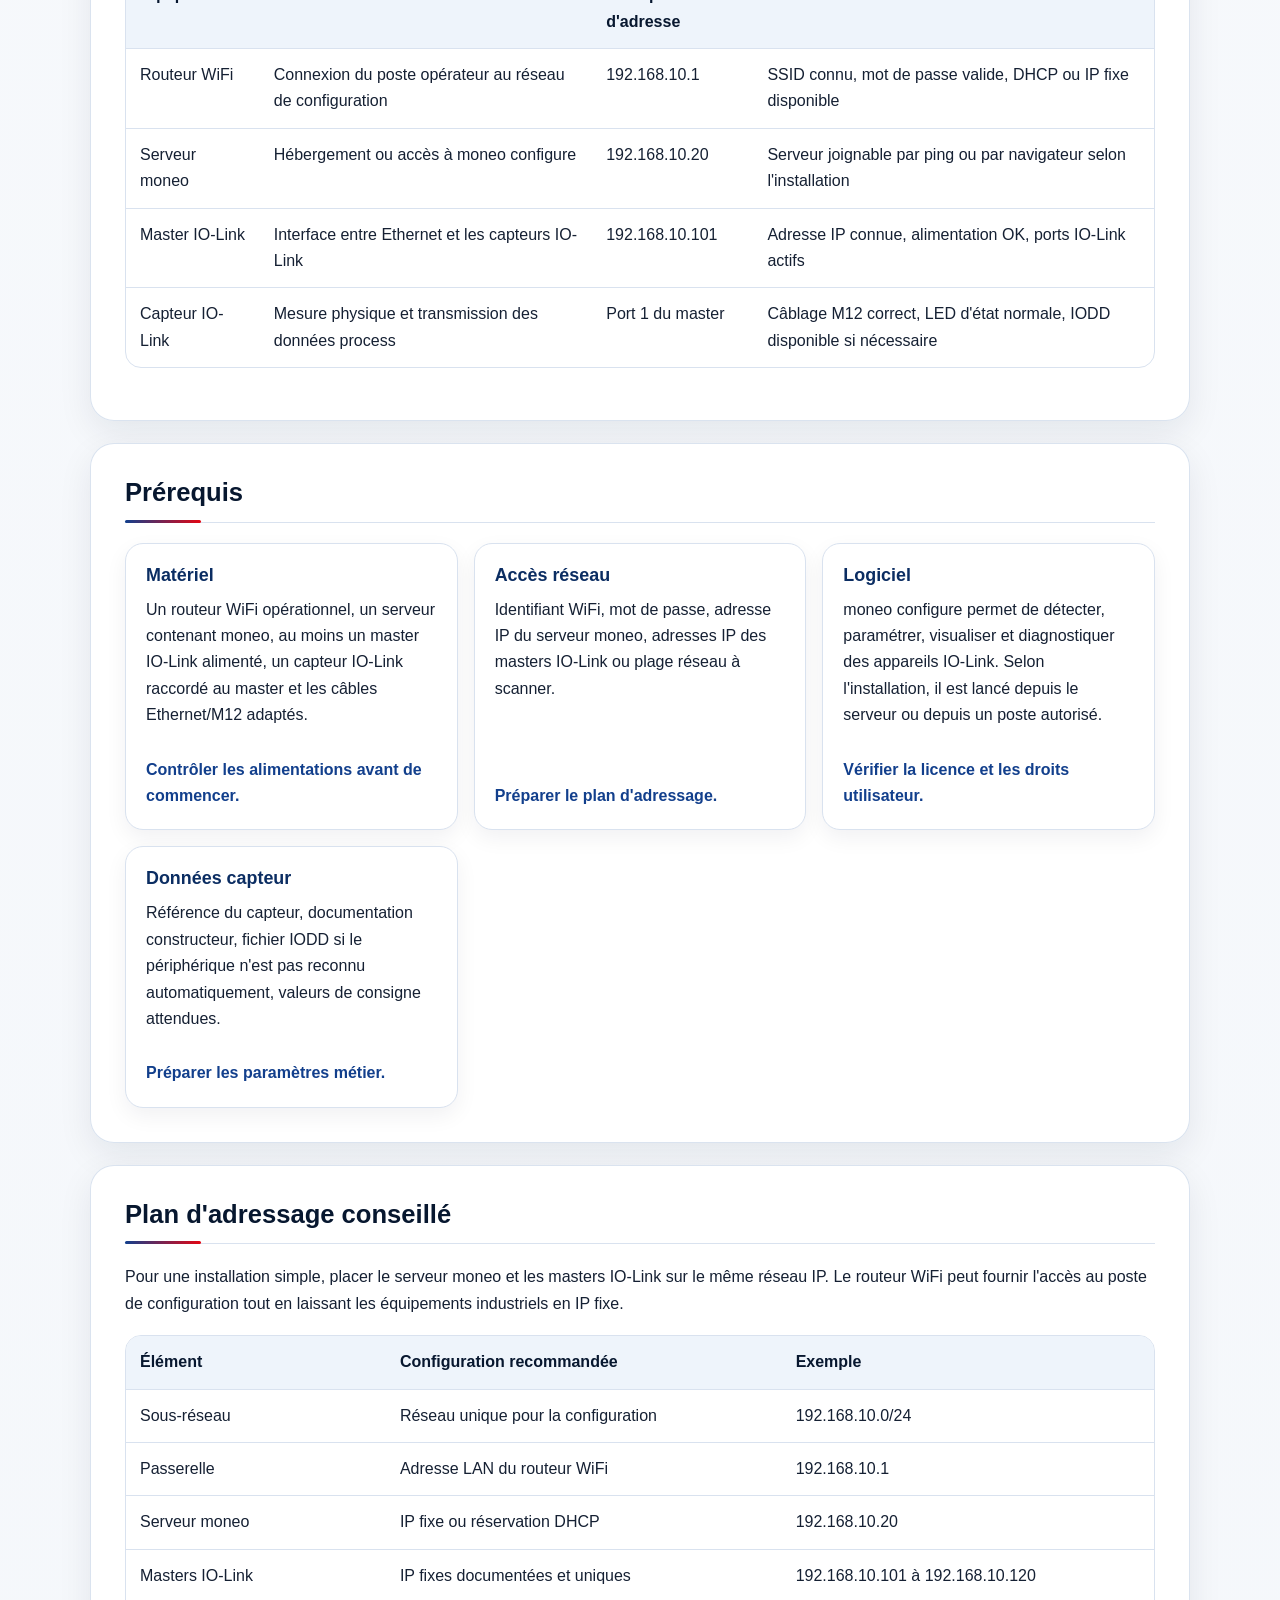
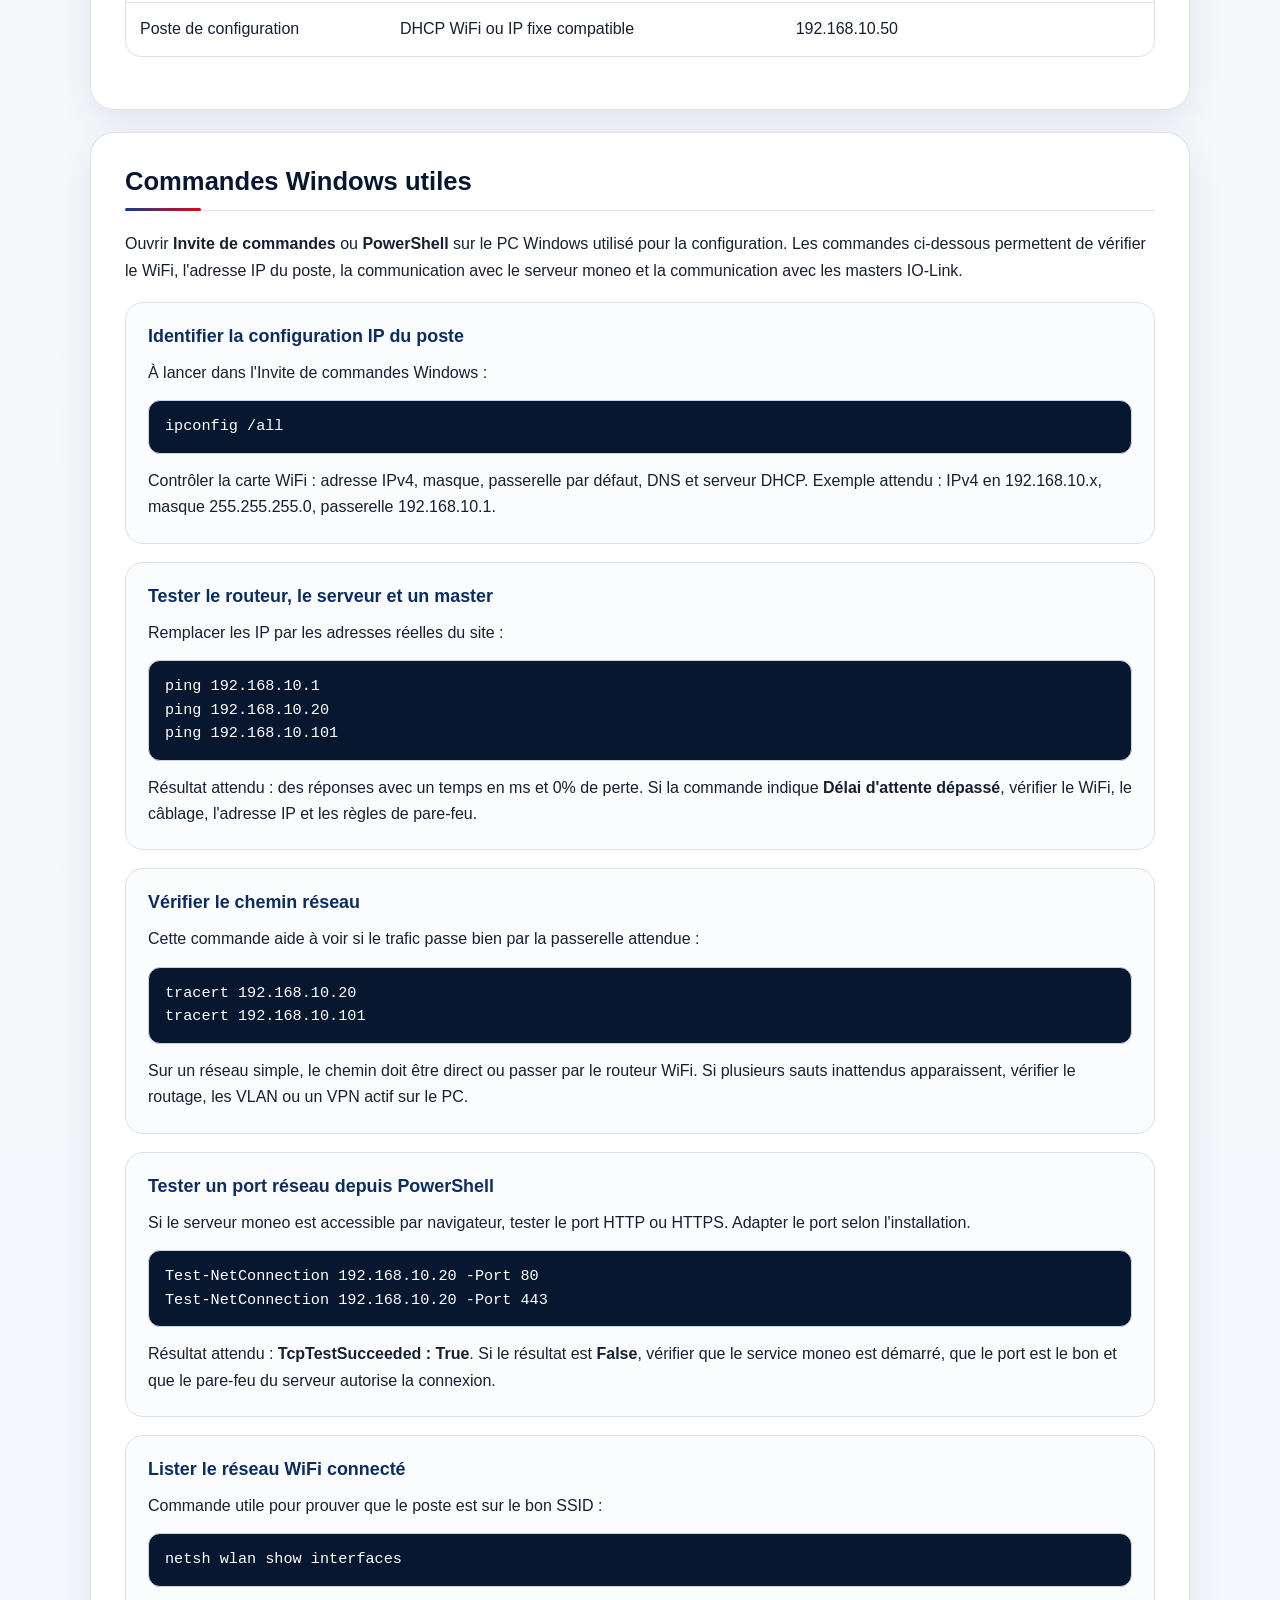
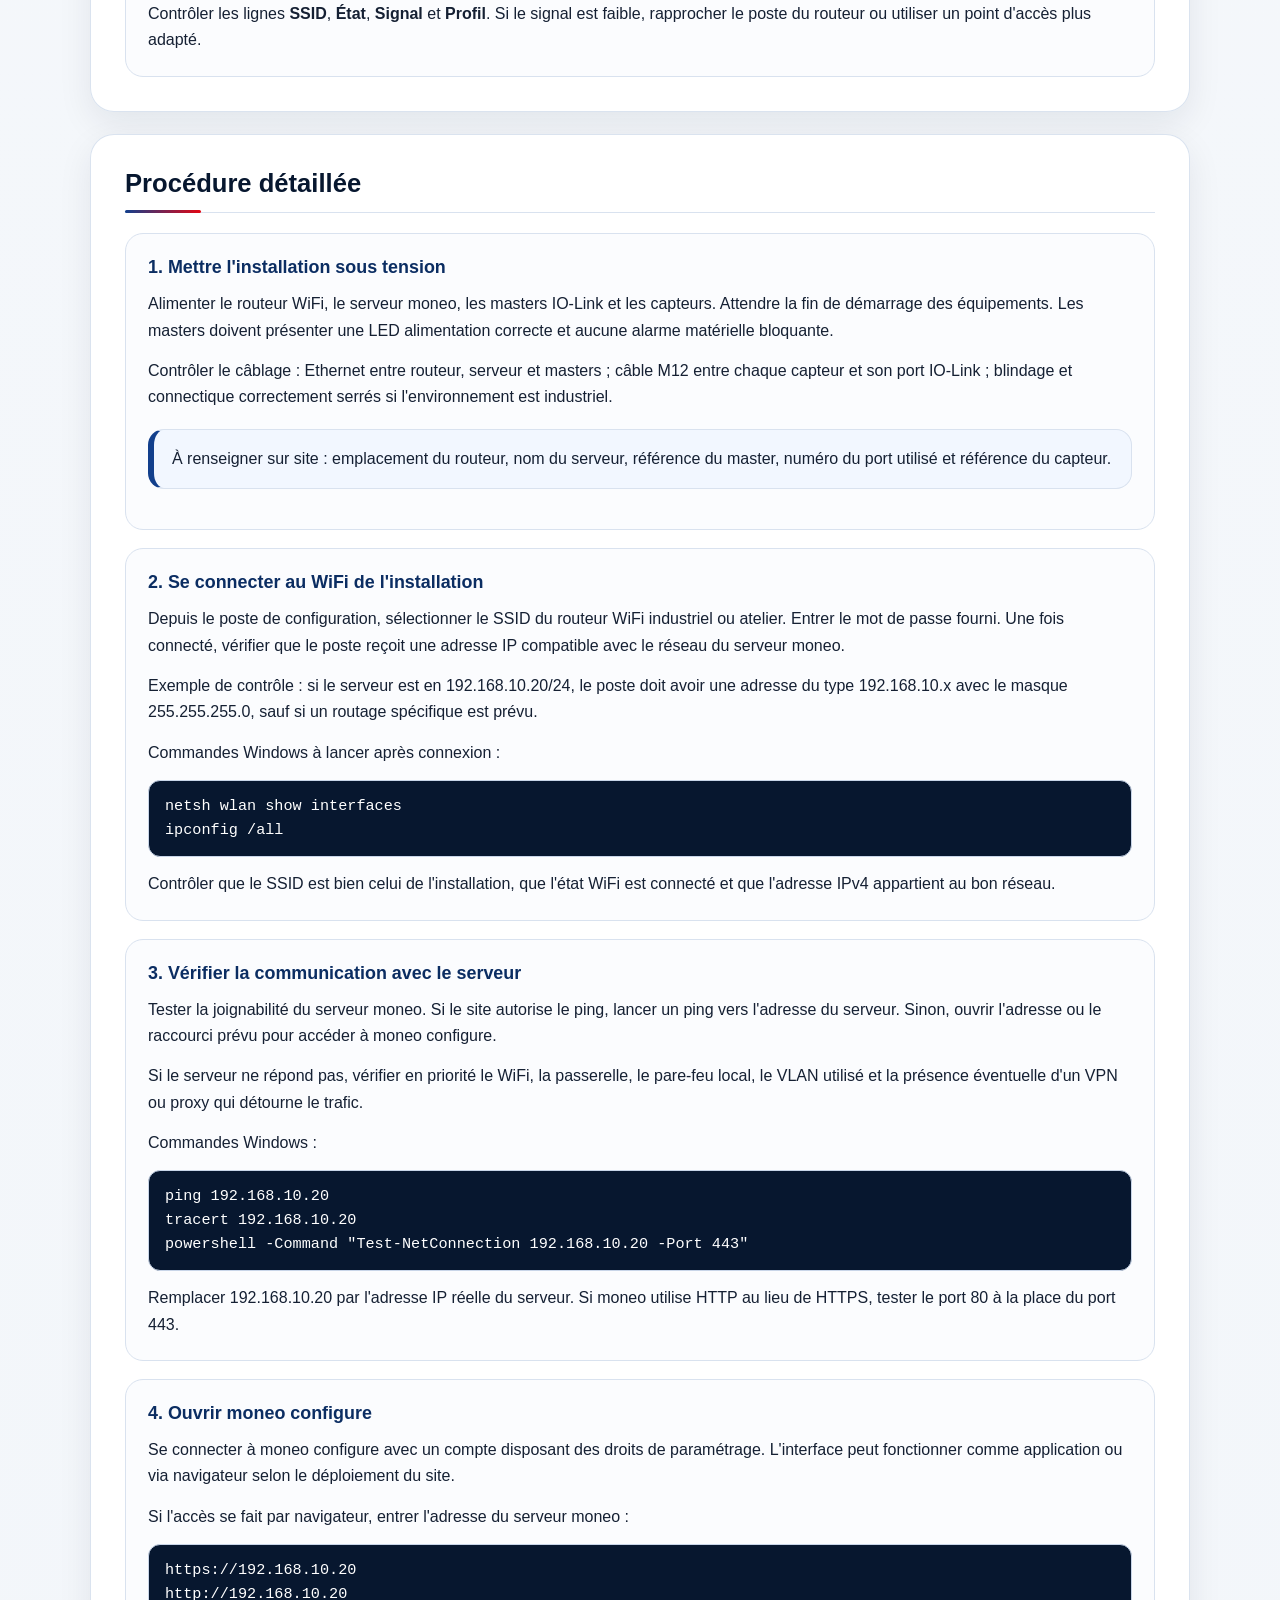
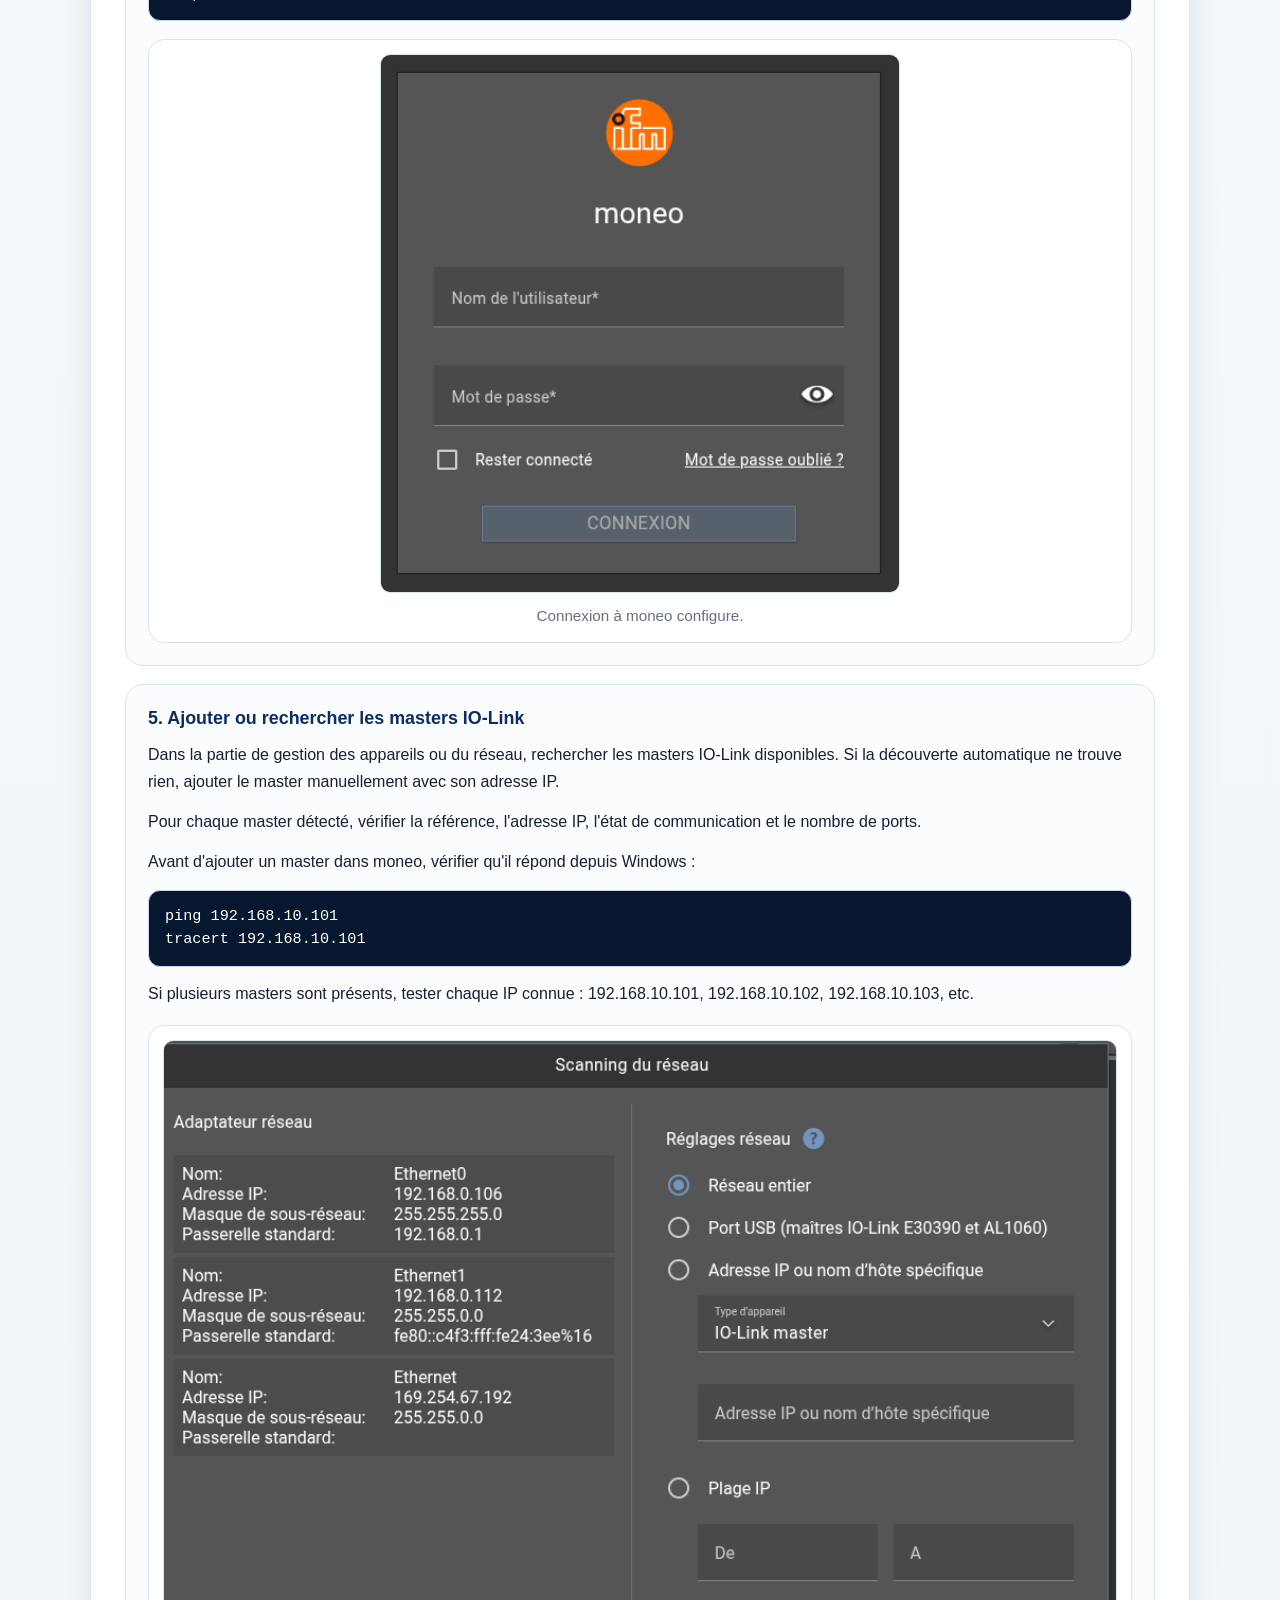
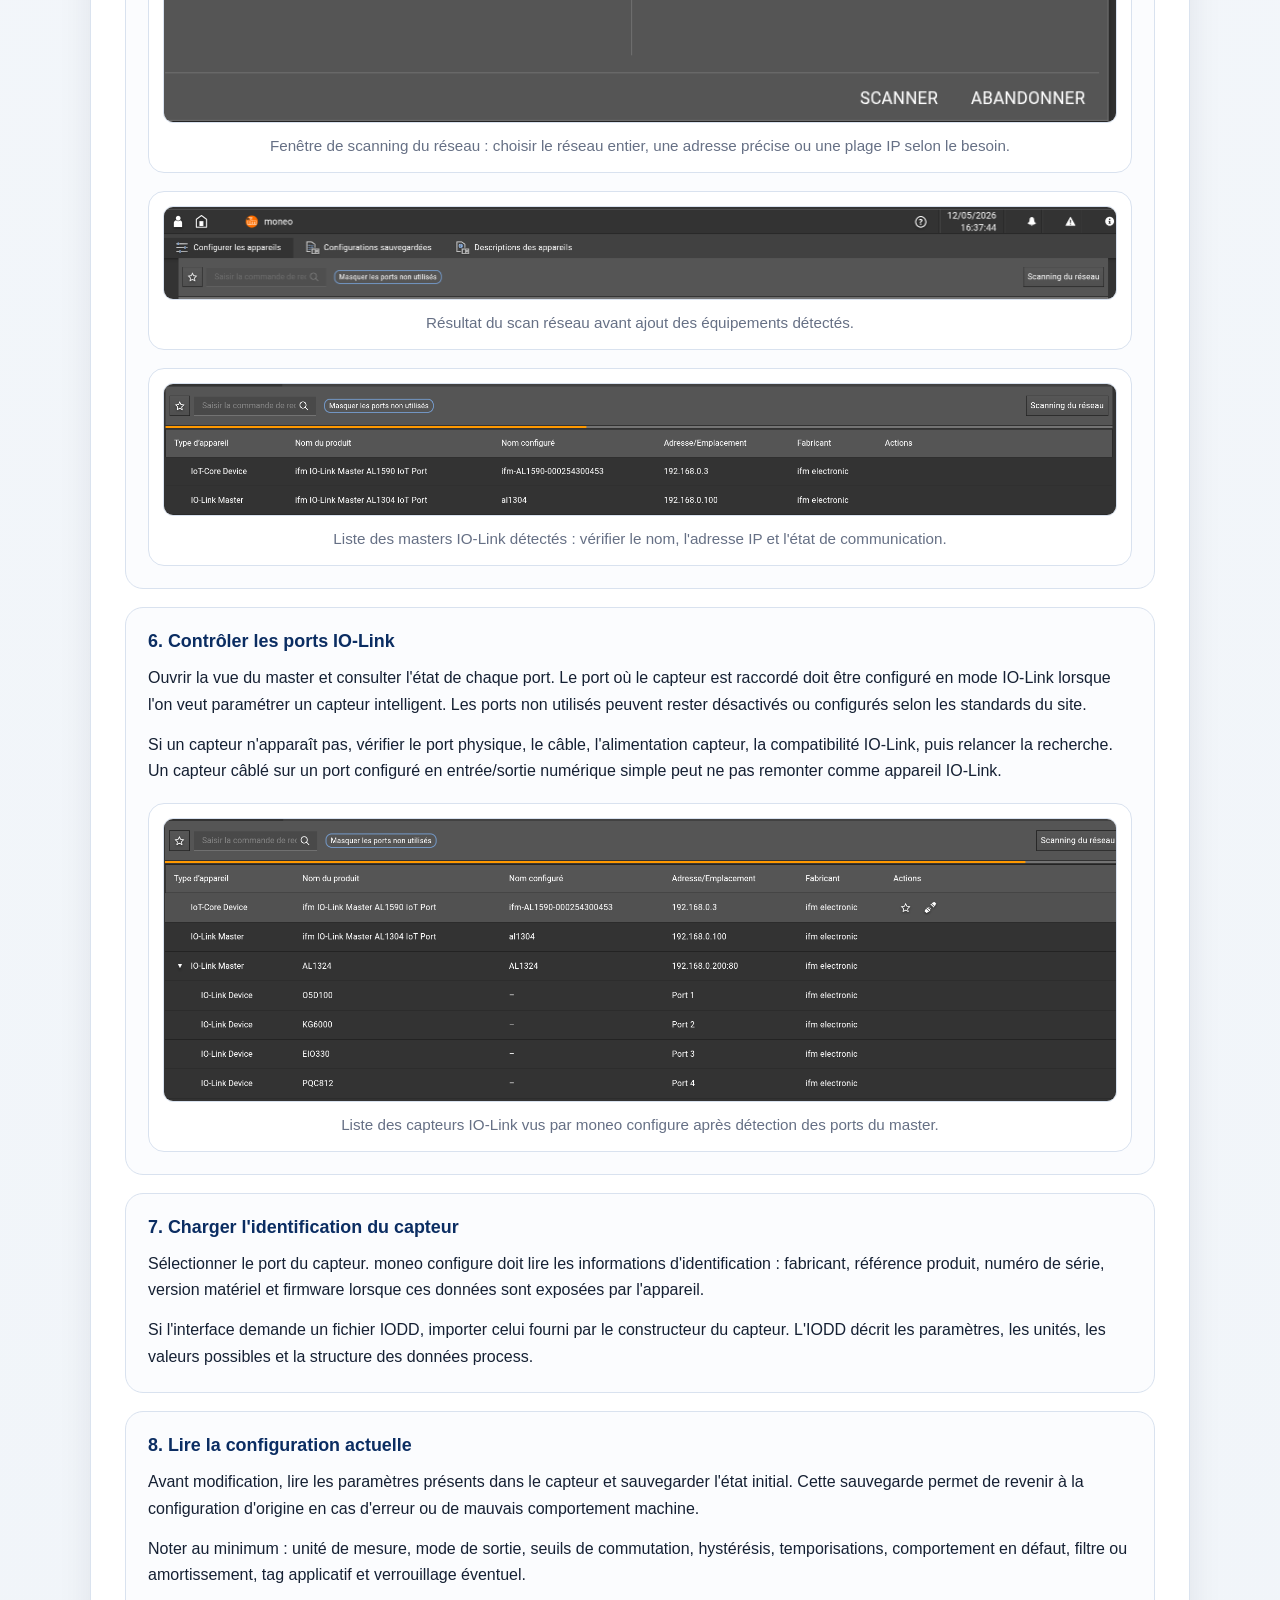
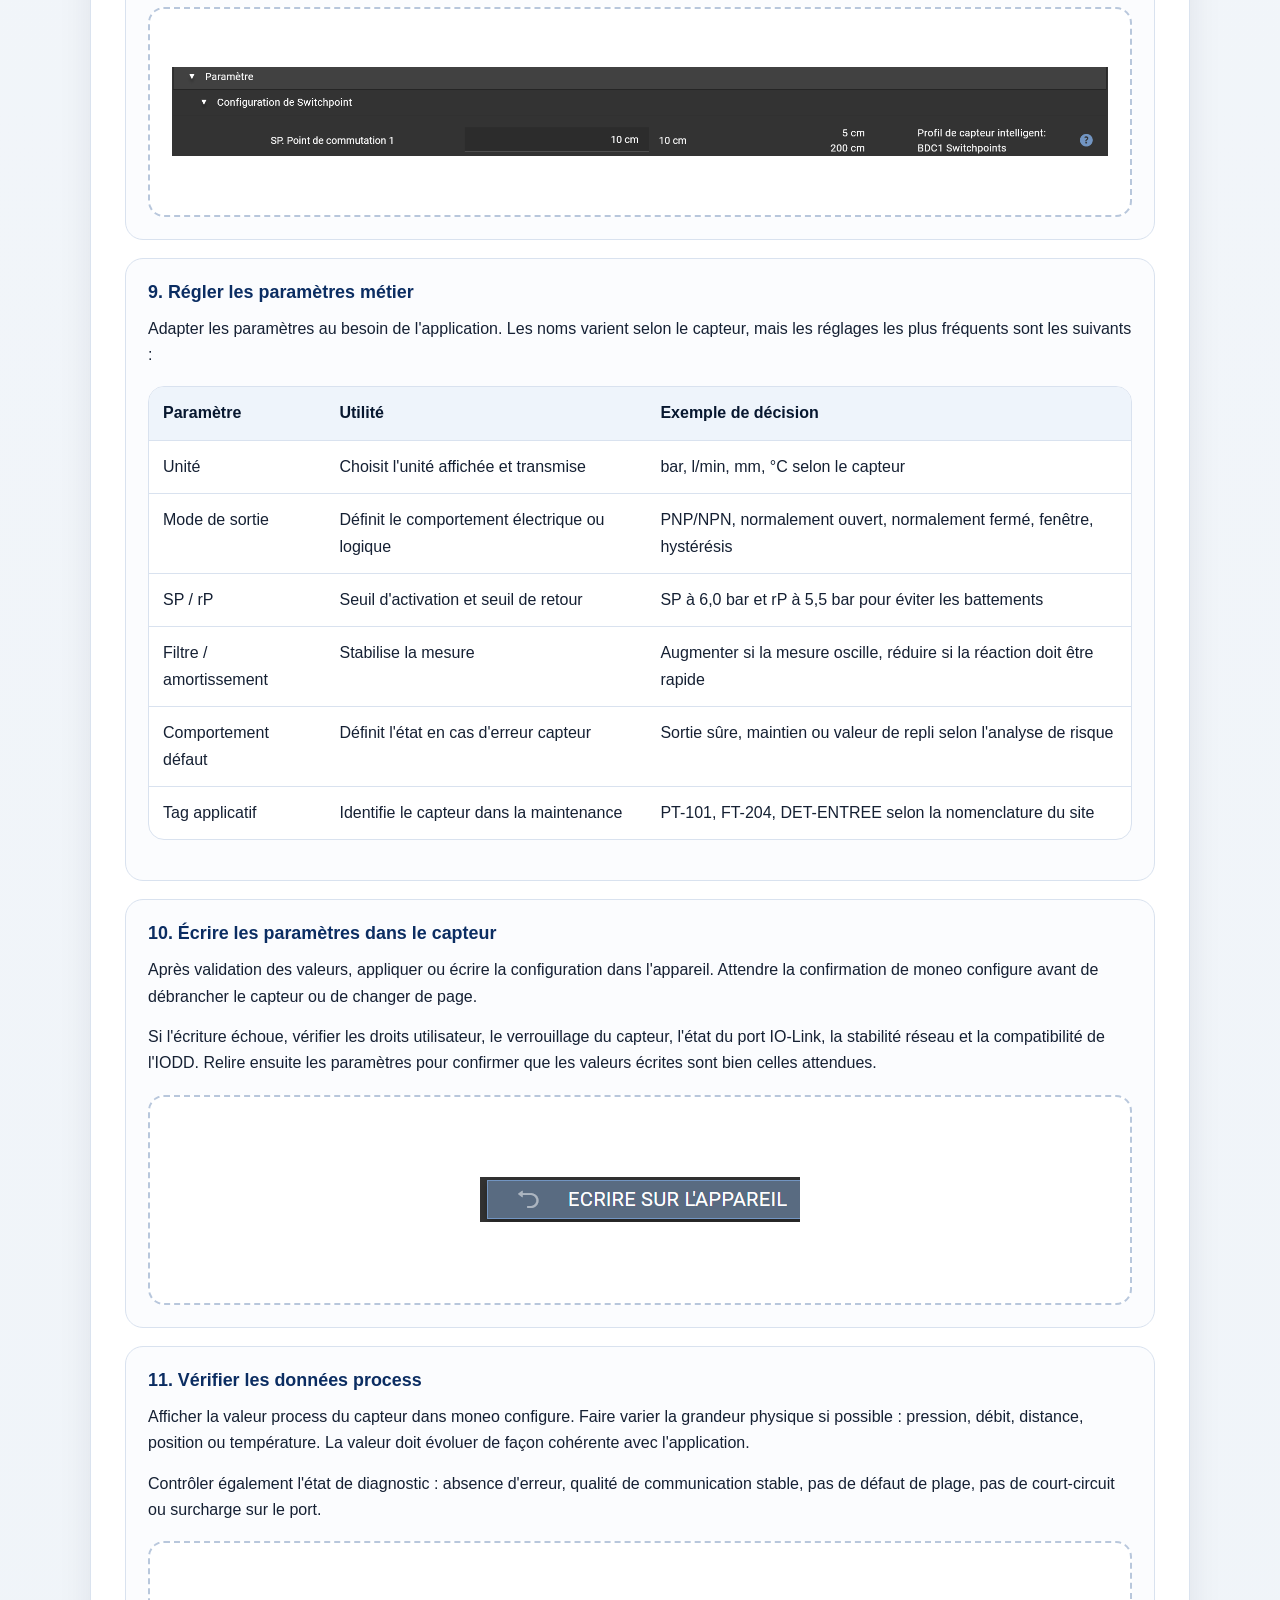
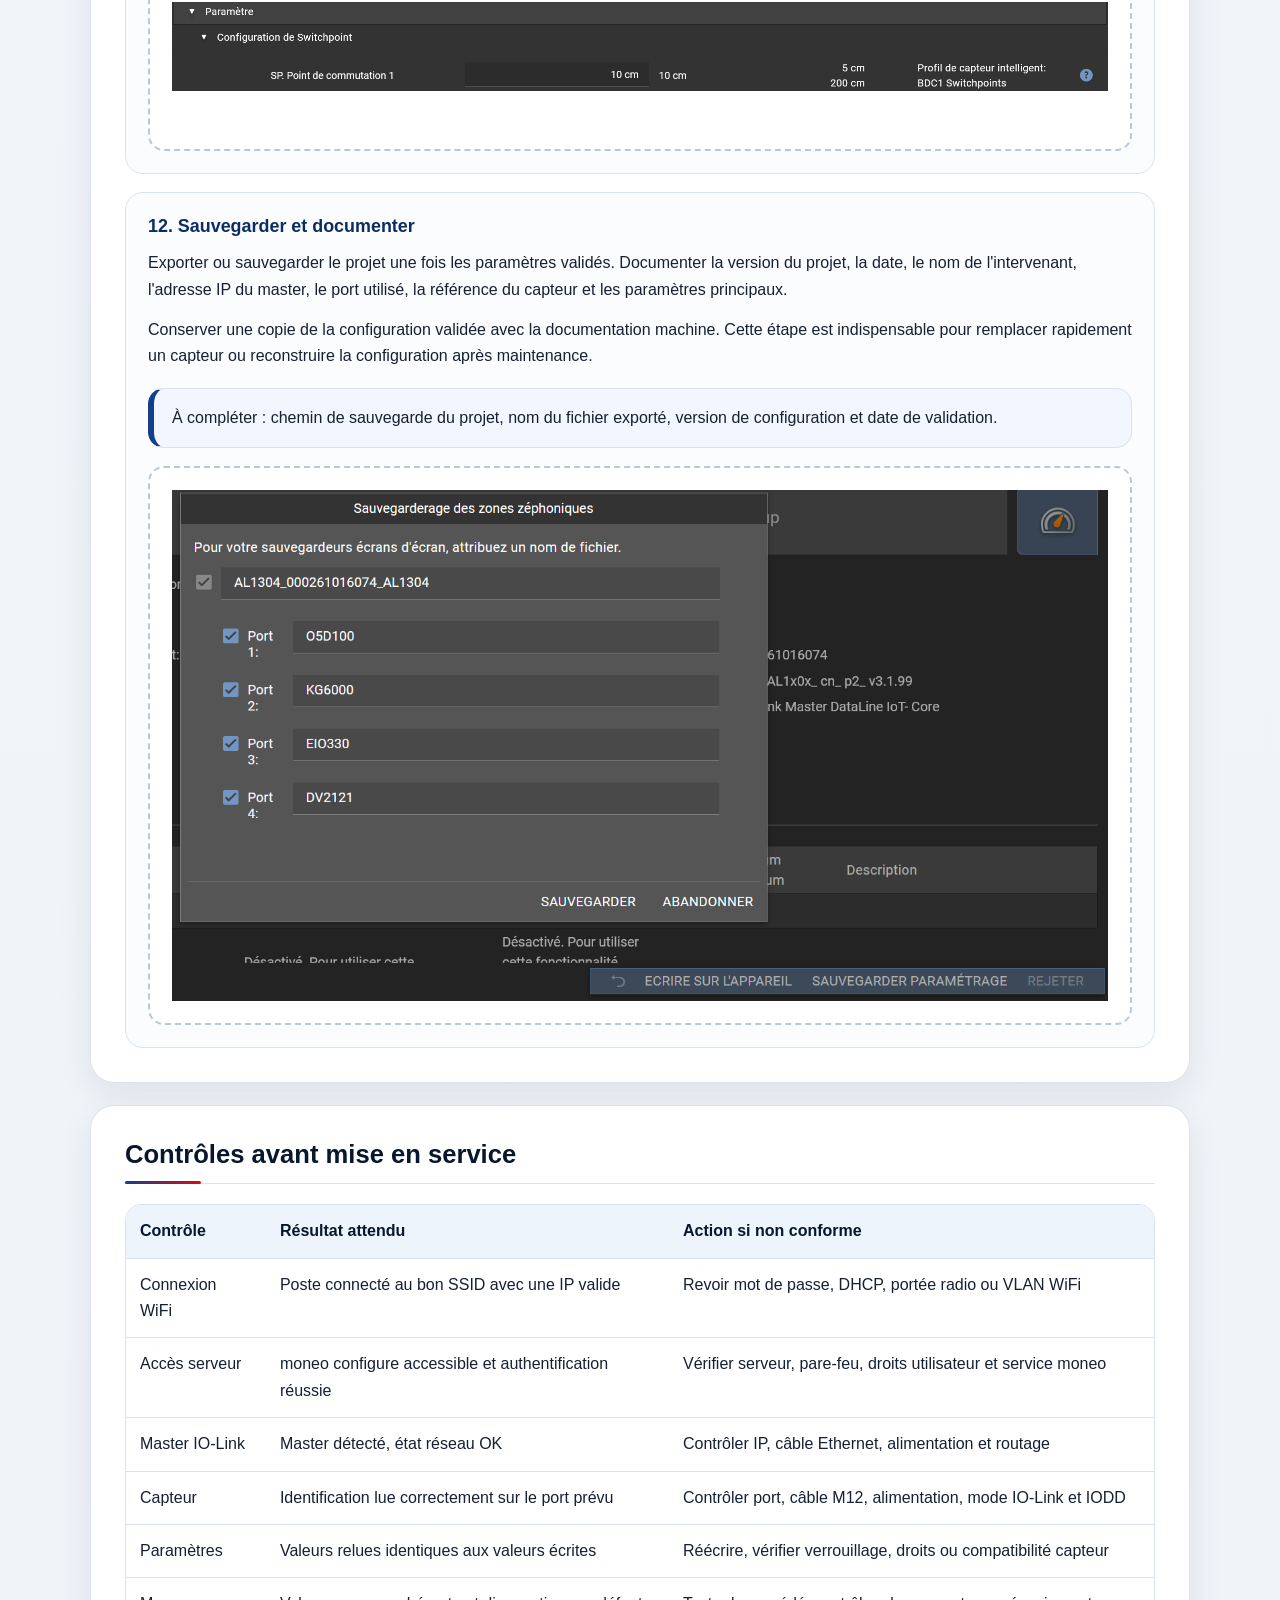
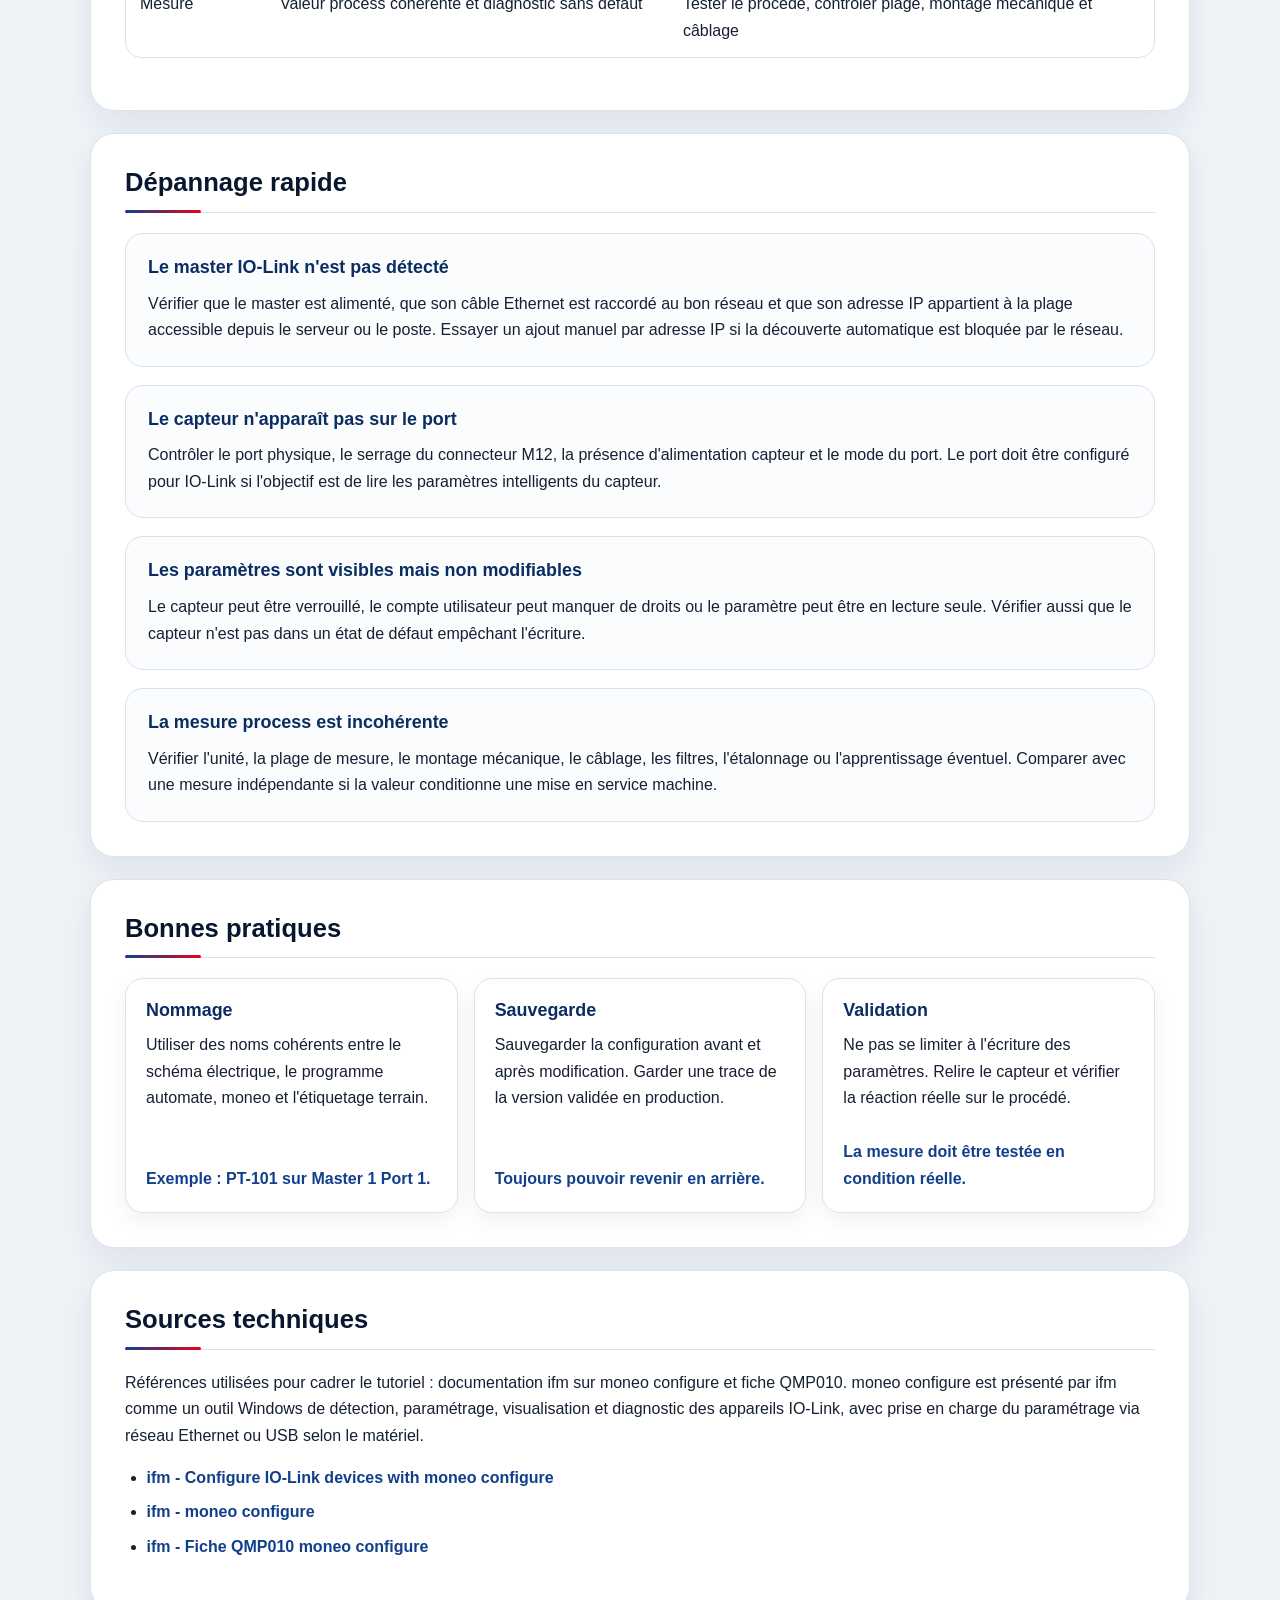
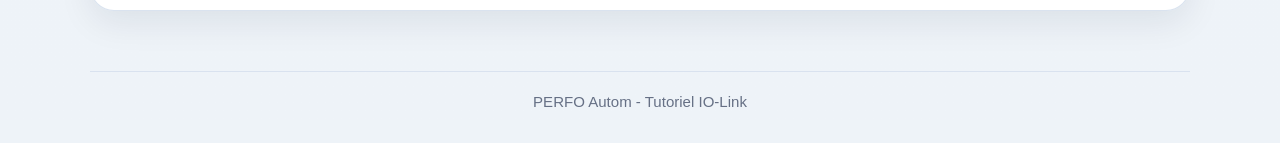
==== commit 306f4347: "Add files via upload" ====
--- a/IoLink/Moneo_Ifm.html
+++ b/IoLink/Moneo_Ifm.html
@@ -314,8 +314,7 @@
           <p>Avant modification, lire les paramètres présents dans le capteur et sauvegarder l'état initial. Cette sauvegarde permet de revenir à la configuration d'origine en cas d'erreur ou de mauvais comportement machine.</p>
           <p>Noter au minimum : unité de mesure, mode de sortie, seuils de commutation, hystérésis, temporisations, comportement en défaut, filtre ou amortissement, tag applicatif et verrouillage éventuel.</p>
           <div class="image-slot">
-            Image à insérer : capture des paramètres avant modification
-            <small>Conserver cette image comme preuve de l'état initial.</small>
+            <img src="../assets/img/chap-8-11.png">
           </div>
         </div>
 
@@ -363,10 +362,6 @@
               </tr>
             </tbody>
           </table>
-          <div class="image-slot">
-            Image à insérer : capture de la page de réglage des paramètres
-            <small>Montrer les champs modifiés : unité, seuils, hystérésis, filtre ou tag applicatif.</small>
-          </div>
         </div>
 
         <div class="step">
@@ -374,8 +369,7 @@
           <p>Après validation des valeurs, appliquer ou écrire la configuration dans l'appareil. Attendre la confirmation de moneo configure avant de débrancher le capteur ou de changer de page.</p>
           <p>Si l'écriture échoue, vérifier les droits utilisateur, le verrouillage du capteur, l'état du port IO-Link, la stabilité réseau et la compatibilité de l'IODD. Relire ensuite les paramètres pour confirmer que les valeurs écrites sont bien celles attendues.</p>
           <div class="image-slot">
-            Image à insérer : capture de confirmation d'écriture
-            <small>Montrer le message de succès ou l'absence d'erreur après application.</small>
+            <img src="../assets/img/chap-10.png">
           </div>
         </div>
 
@@ -384,8 +378,7 @@
           <p>Afficher la valeur process du capteur dans moneo configure. Faire varier la grandeur physique si possible : pression, débit, distance, position ou température. La valeur doit évoluer de façon cohérente avec l'application.</p>
           <p>Contrôler également l'état de diagnostic : absence d'erreur, qualité de communication stable, pas de défaut de plage, pas de court-circuit ou surcharge sur le port.</p>
           <div class="image-slot">
-            Image à insérer : capture des valeurs process et du diagnostic
-            <small>Montrer la valeur mesurée, l'unité et l'état du capteur.</small>
+            <img src="../assets/img/chap-8-11.png">
           </div>
         </div>
 
@@ -397,8 +390,7 @@
             À compléter : chemin de sauvegarde du projet, nom du fichier exporté, version de configuration et date de validation.
           </div>
           <div class="image-slot">
-            Image à insérer : capture ou preuve de sauvegarde du projet
-            <small>Montrer le nom du projet ou du fichier exporté sans information confidentielle.</small>
+            <img src="../assets/img/chap-12.png">
           </div>
         </div>
       </div>
